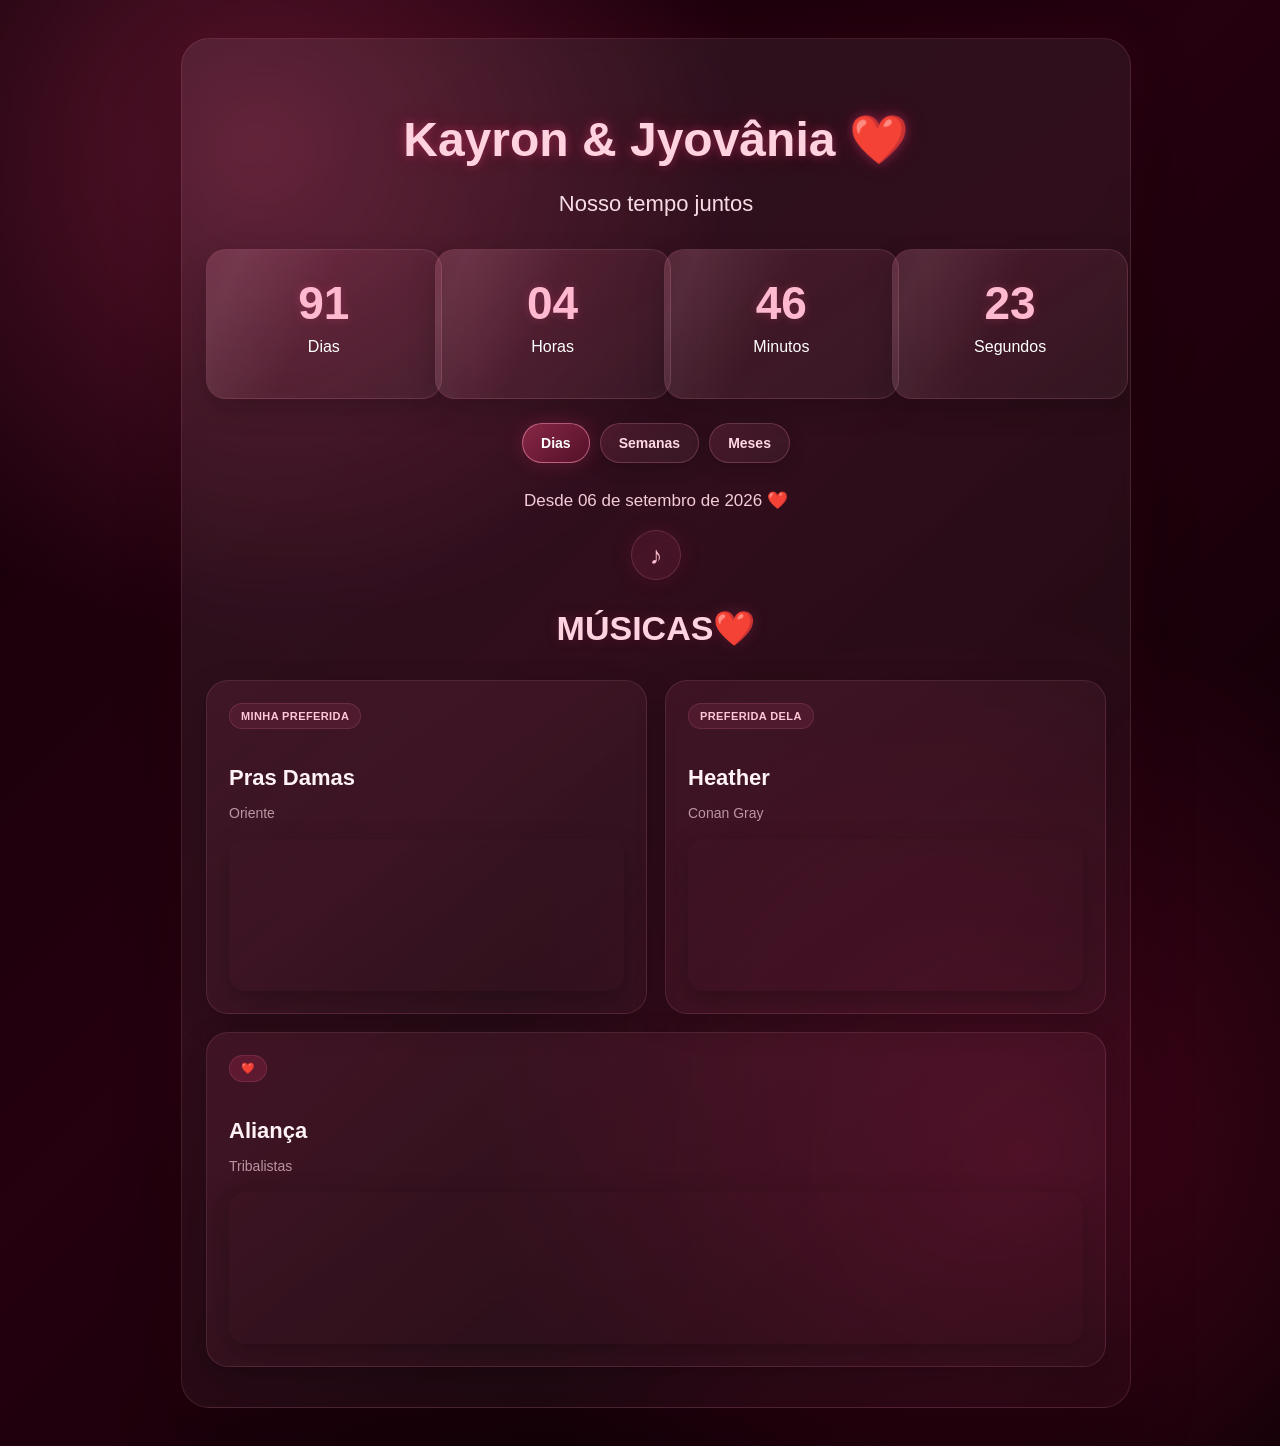
==== index.html @ 37001bbb "Add files via upload" ====
<!DOCTYPE html>
<html lang="pt-BR">
<head>
    <meta charset="UTF-8">
    <meta name="viewport" content="width=device-width, initial-scale=1.0">

    <title>Kayron & Jyovânia ❤️</title>

    <style>
        * ```css
/*
============================================
NOSSAS MÚSICAS
============================================
*/

.secao-musicas {
    width: 100%;

    /*
    Esse espaço separa bastante o contador
    da área de músicas.
    */
    margin-top: 70px;

    padding-top: 45px;

    border-top:
        1px solid
        rgba(255, 150, 185, 0.12);
}


/*
============================================
TÍTULO
============================================
*/

.titulo-musicas {
    margin-bottom: 32px;
}

.icone-musica {
    display: flex;

    justify-content: center;
    align-items: center;

    width: 48px;
    height: 48px;

    margin:
        0 auto 14px;

    border-radius:
        50%;

    font-size:
        25px;

    color:
        #ffbfd2;

    background:
        rgba(255, 80, 135, 0.10);

    border:
        1px solid
        rgba(255, 150, 185, 0.18);

    box-shadow:
        0 0 25px
        rgba(255, 40, 110, 0.10);
}

.titulo-musicas h2 {
    font-size:
        clamp(25px, 4vw, 34px);

    color:
        #ffd2df;

    margin-bottom:
        8px;

    text-shadow:
        0 0 15px
        rgba(255, 70, 130, 0.18);
}

.titulo-musicas p {
    font-size:
        14px;

    color:
        rgba(255, 225, 235, 0.70);
}


/*
============================================
LISTA
============================================
*/

.lista-musicas {
    display:
        grid;

    grid-template-columns:
        repeat(2, minmax(0, 1fr));

    gap:
        18px;

    width:
        100%;
}


/*
============================================
CARD
============================================
*/

.card-musica {
    position:
        relative;

    padding:
        22px;

    border-radius:
        22px;

    text-align:
        left;

    overflow:
        hidden;

    background:
        linear-gradient(
            145deg,
            rgba(255, 105, 150, 0.09),
            rgba(255, 255, 255, 0.025)
        );

    border:
        1px solid
        rgba(255, 160, 195, 0.13);

    box-shadow:
        0 10px 30px
        rgba(0, 0, 0, 0.22);

    transition:
        transform 0.3s ease,
        border-color 0.3s ease,
        box-shadow 0.3s ease;
}

.card-musica:hover {
    transform:
        translateY(-4px);

    border-color:
        rgba(255, 150, 185, 0.26);

    box-shadow:
        0 16px 40px
        rgba(0, 0, 0, 0.28),
        0 0 25px
        rgba(255, 40, 110, 0.07);
}


/*
A terceira música ocupa a largura inteira.
*/

.musica-extra {
    grid-column:
        1 / -1;
}


/*
============================================
ETIQUETA
============================================
*/

.tipo-musica {
    display:
        inline-block;

    margin-bottom:
        14px;

    padding:
        6px 11px;

    border-radius:
        20px;

    font-size:
        11px;

    font-weight:
        bold;

    letter-spacing:
        0.4px;

    text-transform:
        uppercase;

    color:
        #ffc7d8;

    background:
        rgba(255, 90, 145, 0.10);

    border:
        1px solid
        rgba(255, 145, 180, 0.14);
}

.tipo-musica.especial {
    color:
        #ffd7e3;

    background:
        rgba(255, 55, 120, 0.16);
}


/*
============================================
NOME DA MÚSICA
============================================
*/

.card-musica h3 {
    font-size:
        22px;

    color:
        #fff2f6;

    margin-bottom:
        4px;
}

.artista {
    font-size:
        14px;

    color:
        rgba(255, 220, 230, 0.65);

    margin-bottom:
        18px;
}


/*
============================================
SPOTIFY
============================================
*/

.spotify-player {
    width:
        100%;

    border-radius:
        16px;

    overflow:
        hidden;

    box-shadow:
        0 8px 25px
        rgba(0, 0, 0, 0.25);
}

.spotify-player iframe {
    display:
        block;

    width:
        100%;
}


/*
============================================
CELULAR
============================================
*/

@media (max-width: 600px) {

    .secao-musicas {
        margin-top:
            55px;

        padding-top:
            38px;
    }

    .lista-musicas {
        grid-template-columns:
            1fr;

        gap:
            14px;
    }

    .musica-extra {
        grid-column:
            auto;
    }

    .card-musica {
        padding:
            16px;

        border-radius:
            18px;
    }

    .card-musica h3 {
        font-size:
            20px;
    }

    .titulo-musicas {
        margin-bottom:
            25px;
    }

    .titulo-musicas p {
        font-size:
            13px;

        padding:
            0 10px;
    }

}
         {
            margin: 0;
            padding: 0;
            box-sizing: border-box;
        }

        html,
        body {
            width: 100%;
            min-height: 100%;
        }

        body {
            min-height: 100vh;

            display: flex;
            justify-content: center;
            align-items: center;

            padding: 30px 16px;

            font-family: Arial, Helvetica, sans-serif;

            color: white;
            text-align: center;

            background:
                radial-gradient(
                    circle at 20% 10%,
                    rgba(255, 70, 130, 0.28),
                    transparent 30%
                ),
                radial-gradient(
                    circle at 80% 80%,
                    rgba(255, 20, 100, 0.20),
                    transparent 35%
                ),
                linear-gradient(
                    135deg,
                    #120008,
                    #25000f 45%,
                    #090003 100%
                );

            overflow-x: hidden;

            position: relative;
        }

        /*
        ============================================
        FUNDO COM CORAÇÕES
        ============================================
        */

        .coracoes {
            position: fixed;

            inset: 0;

            width: 100%;
            height: 100%;

            pointer-events: none;

            overflow: hidden;

            z-index: 0;
        }

        .coracao {
            position: absolute;

            bottom: -60px;

            color: rgba(255, 130, 170, 0.55);

            font-size: 22px;

            filter:
                drop-shadow(
                    0 0 8px
                    rgba(255, 80, 140, 0.35)
                );

            animation:
                subirCoracao linear infinite;

            user-select: none;
        }

        @keyframes subirCoracao {

            0% {
                transform:
                    translateY(0)
                    translateX(0)
                    rotate(0deg)
                    scale(0.8);

                opacity: 0;
            }

            10% {
                opacity: 0.65;
            }

            50% {
                transform:
                    translateY(-50vh)
                    translateX(18px)
                    rotate(10deg)
                    scale(1);
            }

            90% {
                opacity: 0.45;
            }

            100% {
                transform:
                    translateY(-115vh)
                    translateX(-18px)
                    rotate(-10deg)
                    scale(1.15);

                opacity: 0;
            }
        }


        /*
        ============================================
        CONTEÚDO
        ============================================
        */

        .container {
            position: relative;

            z-index: 2;

            width: 100%;
            max-width: 900px;

            margin: 0 auto;

            padding: 40px 24px;

            border-radius: 28px;

            background:
                linear-gradient(
                    145deg,
                    rgba(255, 255, 255, 0.075),
                    rgba(255, 255, 255, 0.025)
                );

            border:
                1px solid
                rgba(255, 150, 185, 0.14);

            backdrop-filter: blur(10px);

            box-shadow:
                0 25px 60px
                rgba(0, 0, 0, 0.38),
                0 0 45px
                rgba(255, 30, 100, 0.08);
        }

        h1 {
            font-size:
                clamp(30px, 6vw, 48px);

            margin-bottom: 10px;

            color: #ffd2df;

            line-height: 1.2;

            text-shadow:
                0 0 10px
                rgba(255, 70, 130, 0.35),
                0 0 25px
                rgba(255, 30, 100, 0.18);
        }

        .subtitulo {
            font-size:
                clamp(17px, 3vw, 22px);

            margin-bottom: 32px;

            color: #f7dce5;
        }


        /*
        ============================================
        CONTADOR
        ============================================
        */

        .contador {
            width: 100%;

            display: grid;

            grid-template-columns:
                repeat(4, minmax(0, 1fr));

            gap: 15px;
        }

        .caixa {
            position: relative;

            width: 100%;

            min-width: 0;

            padding: 26px 10px;

            border-radius: 20px;

            background:
                linear-gradient(
                    145deg,
                    rgba(255, 105, 150, 0.12),
                    rgba(255, 255, 255, 0.04)
                );

            border:
                1px solid
                rgba(255, 170, 200, 0.15);

            box-shadow:
                0 10px 28px
                rgba(0, 0, 0, 0.20),
                inset 0 0 20px
                rgba(255, 255, 255, 0.025);

            overflow: hidden;

            transition:
                transform 0.3s ease,
                box-shadow 0.3s ease,
                border-color 0.3s ease;
        }

        .caixa::before {
            content: "";

            position: absolute;

            top: -40%;
            left: -40%;

            width: 80%;
            height: 180%;

            background:
                linear-gradient(
                    90deg,
                    transparent,
                    rgba(255, 255, 255, 0.08),
                    transparent
                );

            transform: rotate(25deg);

            animation:
                brilho 6s ease-in-out infinite;
        }

        @keyframes brilho {

            0%,
            100% {
                transform:
                    translateX(-120%)
                    rotate(25deg);
            }

            50% {
                transform:
                    translateX(260%)
                    rotate(25deg);
            }
        }

        .caixa:hover {
            transform:
                translateY(-4px);

            border-color:
                rgba(255, 140, 180, 0.3);

            box-shadow:
                0 16px 38px
                rgba(0, 0, 0, 0.26),
                0 0 24px
                rgba(255, 40, 110, 0.10);
        }

        .numero {
            position: relative;

            z-index: 1;

            display: block;

            font-size:
                clamp(31px, 5vw, 46px);

            font-weight: bold;

            color: #ffbad0;

            text-shadow:
                0 0 10px
                rgba(255, 80, 140, 0.25);
        }

        .texto {
            position: relative;

            z-index: 1;

            margin-top: 8px;

            font-size:
                clamp(13px, 2vw, 16px);

            color: #ffffff;
        }


        /*
        ============================================
        BOTÕES DO CONTADOR
        ============================================
        */

        .botoes-contador {
            margin-top: 24px;

            display: flex;
            justify-content: center;
            align-items: center;

            gap: 10px;

            flex-wrap: wrap;
        }

        .botao-tempo {
            border: 1px solid rgba(255, 155, 190, 0.22);

            outline: none;

            padding: 11px 18px;

            border-radius: 30px;

            cursor: pointer;

            font-size: 14px;
            font-weight: bold;

            color: #ffd9e4;

            background:
                linear-gradient(
                    145deg,
                    rgba(255, 105, 150, 0.13),
                    rgba(255, 255, 255, 0.04)
                );

            box-shadow:
                0 5px 18px
                rgba(0, 0, 0, 0.20);

            transition:
                transform 0.25s ease,
                background 0.25s ease,
                box-shadow 0.25s ease,
                border-color 0.25s ease;
        }

        .botao-tempo:hover {
            transform:
                translateY(-2px);

            border-color:
                rgba(255, 145, 180, 0.45);

            background:
                linear-gradient(
                    145deg,
                    rgba(255, 105, 150, 0.22),
                    rgba(255, 255, 255, 0.06)
                );

            box-shadow:
                0 8px 22px
                rgba(255, 40, 110, 0.12);
        }

        .botao-tempo.ativo {
            color: white;

            border-color:
                rgba(255, 150, 185, 0.55);

            background:
                linear-gradient(
                    145deg,
                    rgba(255, 75, 130, 0.40),
                    rgba(180, 20, 70, 0.25)
                );

            box-shadow:
                0 0 20px
                rgba(255, 50, 115, 0.18);
        }


        .desde {
            margin-top: 25px;

            font-size:
                clamp(14px, 2.5vw, 17px);

            color: #f5cbd8;

            line-height: 1.5;
        }


        /*
        ============================================
        TABLET
        ============================================
        */

        @media (max-width: 768px) {

            body {
                align-items: flex-start;

                padding-top: 45px;
            }

            .container {
                max-width: 600px;

                padding: 30px 16px;
            }

            .contador {
                grid-template-columns:
                    repeat(2, 1fr);

                gap: 12px;
            }

            .caixa {
                padding:
                    24px 10px;
            }

        }


        /*
        ============================================
        CELULAR
        ============================================
        */

        @media (max-width: 480px) {

            body {
                padding:
                    28px 12px
                    22px;
            }

            .container {
                padding:
                    28px 12px;

                border-radius:
                    22px;
            }

            h1 {
                font-size:
                    30px;

                padding:
                    0 5px;
            }

            .subtitulo {
                font-size:
                    17px;

                margin-top:
                    5px;

                margin-bottom:
                    25px;
            }

            .contador {
                grid-template-columns:
                    repeat(2, minmax(0, 1fr));

                gap:
                    10px;
            }

            .caixa {
                padding:
                    21px 6px;

                border-radius:
                    16px;
            }

            .numero {
                font-size:
                    34px;
            }

            .texto {
                font-size:
                    13px;
            }

            .botoes-contador {
                gap: 8px;

                margin-top: 20px;
            }

            .botao-tempo {
                padding:
                    10px 13px;

                font-size:
                    12px;
            }

            .desde {
                margin-top:
                    22px;

                padding:
                    0 10px;

                font-size:
                    14px;
            }

            .coracao {
                font-size:
                    18px;
            }

        }


        /*
        ============================================
        CELULARES MUITO PEQUENOS
        ============================================
        */

        @media (max-width: 340px) {

            .contador {
                grid-template-columns:
                    1fr;
            }

            .caixa {
                max-width:
                    220px;

                margin:
                    0 auto;
            }

        }
    </style>
</head>

<body>

    <div
        class="coracoes"
        id="coracoes"
    ></div>


    <main class="container">

        <h1>
            Kayron & Jyovânia ❤️
        </h1>

        <p class="subtitulo">
            Nosso tempo juntos
        </p>


        <section class="contador">

            <div class="caixa">

                <span
                    class="numero"
                    id="valor1"
                >
                    0
                </span>

                <p
                    class="texto"
                    id="texto1"
                >
                    Dias
                </p>

            </div>


            <div class="caixa">

                <span
                    class="numero"
                    id="valor2"
                >
                    00
                </span>

                <p
                    class="texto"
                    id="texto2"
                >
                    Horas
                </p>

            </div>


            <div class="caixa">

                <span
                    class="numero"
                    id="valor3"
                >
                    00
                </span>

                <p
                    class="texto"
                    id="texto3"
                >
                    Minutos
                </p>

            </div>


            <div class="caixa">

                <span
                    class="numero"
                    id="valor4"
                >
                    00
                </span>

                <p
                    class="texto"
                    id="texto4"
                >
                    Segundos
                </p>

            </div>

        </section>


        <div class="botoes-contador">

            <button
                class="botao-tempo ativo"
                id="botaoNormal"
                type="button"
            >
                Dias
            </button>

            <button
                class="botao-tempo"
                id="botaoSemanas"
                type="button"
            >
                Semanas
            </button>

            <button
                class="botao-tempo"
                id="botaoMeses"
                type="button"
            >
                Meses
            </button>

        </div>


        <p class="desde">
            Desde 06 de setembro de 2026 ❤️
        </p>
<!-- ============================================
     NOSSAS MÚSICAS
============================================= -->

<section class="secao-musicas">

    <div class="titulo-musicas">

        <span class="icone-musica">
            ♪
        </span>

        <h2>
            MÚSICAS❤️
        </h2>

        <p>
          
        </p>

    </div>


    <div class="lista-musicas">


        <!-- MINHA MÚSICA -->

        <article class="card-musica">

            <div class="tipo-musica">
                Minha preferida
            </div>

            <h3>
                Pras Damas
            </h3>

            <p class="artista">
                Oriente
            </p>

            <div class="spotify-player">

                <iframe
                    style="border-radius: 16px;"
                    src="https://open.spotify.com/embed/track/274REus0NhGTKYA09jvvbW?utm_source=generator"
                    width="100%"
                    height="152"
                    frameborder="0"
                    allowfullscreen=""
                    allow="
                        autoplay;
                        clipboard-write;
                        encrypted-media;
                        fullscreen;
                        picture-in-picture
                    "
                    loading="lazy">
                </iframe>

            </div>

        </article>



        <!-- MÚSICA DELA -->

        <article class="card-musica">

            <div class="tipo-musica">
                Preferida dela
            </div>

            <h3>
                Heather
            </h3>

            <p class="artista">
                Conan Gray
            </p>

            <div class="spotify-player">

                <iframe
                    style="border-radius: 16px;"
                    src="https://open.spotify.com/embed/track/4xqrdfXkTW4T0RauPLv3WA?utm_source=generator"
                    width="100%"
                    height="152"
                    frameborder="0"
                    allowfullscreen=""
                    allow="
                        autoplay;
                        clipboard-write;
                        encrypted-media;
                        fullscreen;
                        picture-in-picture
                    "
                    loading="lazy">
                </iframe>

            </div>

        </article>



        <!-- MÚSICA EXTRA -->

        <article class="card-musica musica-extra">

            <div class="tipo-musica especial">
                ❤️
            </div>

            <h3>
                Aliança
            </h3>

            <p class="artista">
                Tribalistas
            </p>

            <div class="spotify-player">

                <iframe
                    style="border-radius: 16px;"
                    src="https://open.spotify.com/embed/track/1DLKuppSYytOuxhtI6KBGu?utm_source=generator"
                    width="100%"
                    height="152"
                    frameborder="0"
                    allowfullscreen=""
                    allow="
                        autoplay;
                        clipboard-write;
                        encrypted-media;
                        fullscreen;
                        picture-in-picture
                    "
                    loading="lazy">
                </iframe>

            </div>

        </article>


    </div>

</section>

    </main>


    <script>

        document.addEventListener(
            "DOMContentLoaded",
            function () {

                /*
                ========================================
                ELEMENTOS DO CONTADOR
                ========================================
                */

                const valor1 =
                    document.getElementById("valor1");

                const valor2 =
                    document.getElementById("valor2");

                const valor3 =
                    document.getElementById("valor3");

                const valor4 =
                    document.getElementById("valor4");


                const texto1 =
                    document.getElementById("texto1");

                const texto2 =
                    document.getElementById("texto2");

                const texto3 =
                    document.getElementById("texto3");

                const texto4 =
                    document.getElementById("texto4");


                /*
                ========================================
                BOTÕES
                ========================================
                */

                const botaoNormal =
                    document.getElementById(
                        "botaoNormal"
                    );

                const botaoSemanas =
                    document.getElementById(
                        "botaoSemanas"
                    );

                const botaoMeses =
                    document.getElementById(
                        "botaoMeses"
                    );


                /*
                ========================================
                DATA INICIAL
                ========================================
                */

                const dataInicial =
                    new Date(
                        2026,
                        8,
                        6,
                        0,
                        0,
                        0
                    );


                /*
                ========================================
                MODO ATUAL
                ========================================
                */

                let modoAtual =
                    "dias";


                /*
                ========================================
                ALTERAR BOTÃO ATIVO
                ========================================
                */

                function atualizarBotaoAtivo() {

                    botaoNormal
                        .classList
                        .remove("ativo");

                    botaoSemanas
                        .classList
                        .remove("ativo");

                    botaoMeses
                        .classList
                        .remove("ativo");


                    if (modoAtual === "dias") {

                        botaoNormal
                            .classList
                            .add("ativo");

                    }


                    if (modoAtual === "semanas") {

                        botaoSemanas
                            .classList
                            .add("ativo");

                    }


                    if (modoAtual === "meses") {

                        botaoMeses
                            .classList
                            .add("ativo");

                    }

                }


                /*
                ========================================
                CALCULAR TEMPO
                ========================================
                */

                function obterTempo() {

                    const agora =
                        new Date();


                    const diferenca =
                        agora.getTime()
                        -
                        dataInicial.getTime();


                    if (diferenca < 0) {

                        return {
                            dias: 0,
                            horas: 0,
                            minutos: 0,
                            segundos: 0
                        };

                    }


                    const totalSegundos =
                        Math.floor(
                            diferenca / 1000
                        );


                    const dias =
                        Math.floor(
                            totalSegundos
                            / 86400
                        );


                    const horas =
                        Math.floor(
                            (
                                totalSegundos
                                % 86400
                            )
                            / 3600
                        );


                    const minutos =
                        Math.floor(
                            (
                                totalSegundos
                                % 3600
                            )
                            / 60
                        );


                    const segundos =
                        totalSegundos
                        % 60;


                    return {
                        dias,
                        horas,
                        minutos,
                        segundos
                    };

                }


                /*
                ========================================
                ATUALIZAR CONTADOR
                ========================================
                */

                function atualizarContador() {

                    const tempo =
                        obterTempo();


                    /*
                    ------------------------------------
                    MODO NORMAL
                    ------------------------------------
                    */

                    if (modoAtual === "dias") {

                        valor1.textContent =
                            tempo.dias;

                        texto1.textContent =
                            tempo.dias === 1
                                ? "Dia"
                                : "Dias";


                        valor2.textContent =
                            String(
                                tempo.horas
                            )
                            .padStart(
                                2,
                                "0"
                            );

                        texto2.textContent =
                            tempo.horas === 1
                                ? "Hora"
                                : "Horas";


                        valor3.textContent =
                            String(
                                tempo.minutos
                            )
                            .padStart(
                                2,
                                "0"
                            );

                        texto3.textContent =
                            tempo.minutos === 1
                                ? "Minuto"
                                : "Minutos";


                        valor4.textContent =
                            String(
                                tempo.segundos
                            )
                            .padStart(
                                2,
                                "0"
                            );

                        texto4.textContent =
                            tempo.segundos === 1
                                ? "Segundo"
                                : "Segundos";

                    }


                    /*
                    ------------------------------------
                    MODO SEMANAS
                    ------------------------------------
                    */

                    if (modoAtual === "semanas") {

                        const semanas =
                            Math.floor(
                                tempo.dias / 7
                            );


                        const diasRestantes =
                            tempo.dias % 7;


                        valor1.textContent =
                            semanas;

                        texto1.textContent =
                            semanas === 1
                                ? "Semana"
                                : "Semanas";


                        valor2.textContent =
                            diasRestantes;

                        texto2.textContent =
                            diasRestantes === 1
                                ? "Dia"
                                : "Dias";


                        valor3.textContent =
                            String(
                                tempo.horas
                            )
                            .padStart(
                                2,
                                "0"
                            );

                        texto3.textContent =
                            tempo.horas === 1
                                ? "Hora"
                                : "Horas";


                        valor4.textContent =
                            String(
                                tempo.minutos
                            )
                            .padStart(
                                2,
                                "0"
                            );

                        texto4.textContent =
                            tempo.minutos === 1
                                ? "Minuto"
                                : "Minutos";

                    }


                    /*
                    ------------------------------------
                    MODO MESES
                    1 MÊS = 30 DIAS
                    ------------------------------------
                    */

                    if (modoAtual === "meses") {

                        const meses =
                            Math.floor(
                                tempo.dias / 30
                            );


                        const diasRestantes =
                            tempo.dias % 30;


                        valor1.textContent =
                            meses;

                        texto1.textContent =
                            meses === 1
                                ? "Mês"
                                : "Meses";


                        valor2.textContent =
                            diasRestantes;

                        texto2.textContent =
                            diasRestantes === 1
                                ? "Dia"
                                : "Dias";


                        valor3.textContent =
                            String(
                                tempo.horas
                            )
                            .padStart(
                                2,
                                "0"
                            );

                        texto3.textContent =
                            tempo.horas === 1
                                ? "Hora"
                                : "Horas";


                        valor4.textContent =
                            String(
                                tempo.minutos
                            )
                            .padStart(
                                2,
                                "0"
                            );

                        texto4.textContent =
                            tempo.minutos === 1
                                ? "Minuto"
                                : "Minutos";

                    }

                }


                /*
                ========================================
                CLIQUE EM DIAS
                ========================================
                */

                botaoNormal.addEventListener(
                    "click",
                    function () {

                        modoAtual =
                            "dias";

                        atualizarBotaoAtivo();

                        atualizarContador();

                    }
                );


                /*
                ========================================
                CLIQUE EM SEMANAS
                ========================================
                */

                botaoSemanas.addEventListener(
                    "click",
                    function () {

                        modoAtual =
                            "semanas";

                        atualizarBotaoAtivo();

                        atualizarContador();

                    }
                );


                /*
                ========================================
                CLIQUE EM MESES
                ========================================
                */

                botaoMeses.addEventListener(
                    "click",
                    function () {

                        const tempo =
                            obterTempo();


                        /*
                        Só funciona quando completar
                        pelo menos 30 dias.
                        */

                        if (tempo.dias < 30) {

                            return;

                        }


                        modoAtual =
                            "meses";

                        atualizarBotaoAtivo();

                        atualizarContador();

                    }
                );


                /*
                ========================================
                INICIAR CONTADOR
                ========================================
                */

                atualizarContador();


                setInterval(
                    atualizarContador,
                    1000
                );


                /*
                ========================================
                CORAÇÕES ANIMADOS
                ========================================
                */

                const areaCoracoes =
                    document.getElementById(
                        "coracoes"
                    );


                const quantidadeCoracoes =
                    window.innerWidth <= 480
                    ? 18
                    : 30;


                for (
                    let i = 0;
                    i < quantidadeCoracoes;
                    i++
                ) {

                    const coracao =
                        document.createElement(
                            "span"
                        );


                    coracao.classList.add(
                        "coracao"
                    );


                    coracao.innerHTML =
                        "♥";


                    coracao.style.left =
                        Math.random()
                        * 100
                        + "%";


                    coracao.style.fontSize =
                        (
                            Math.random()
                            * 18
                            + 12
                        )
                        + "px";


                    coracao.style.animationDuration =
                        (
                            Math.random()
                            * 10
                            + 12
                        )
                        + "s";


                    coracao.style.animationDelay =
                        (
                            Math.random()
                            * -18
                        )
                        + "s";


                    coracao.style.opacity =
                        Math.random()
                        * 0.45
                        + 0.2;


                    areaCoracoes.appendChild(
                        coracao
                    );

                }

            }
        );

    </script>

</body>
</html>
```
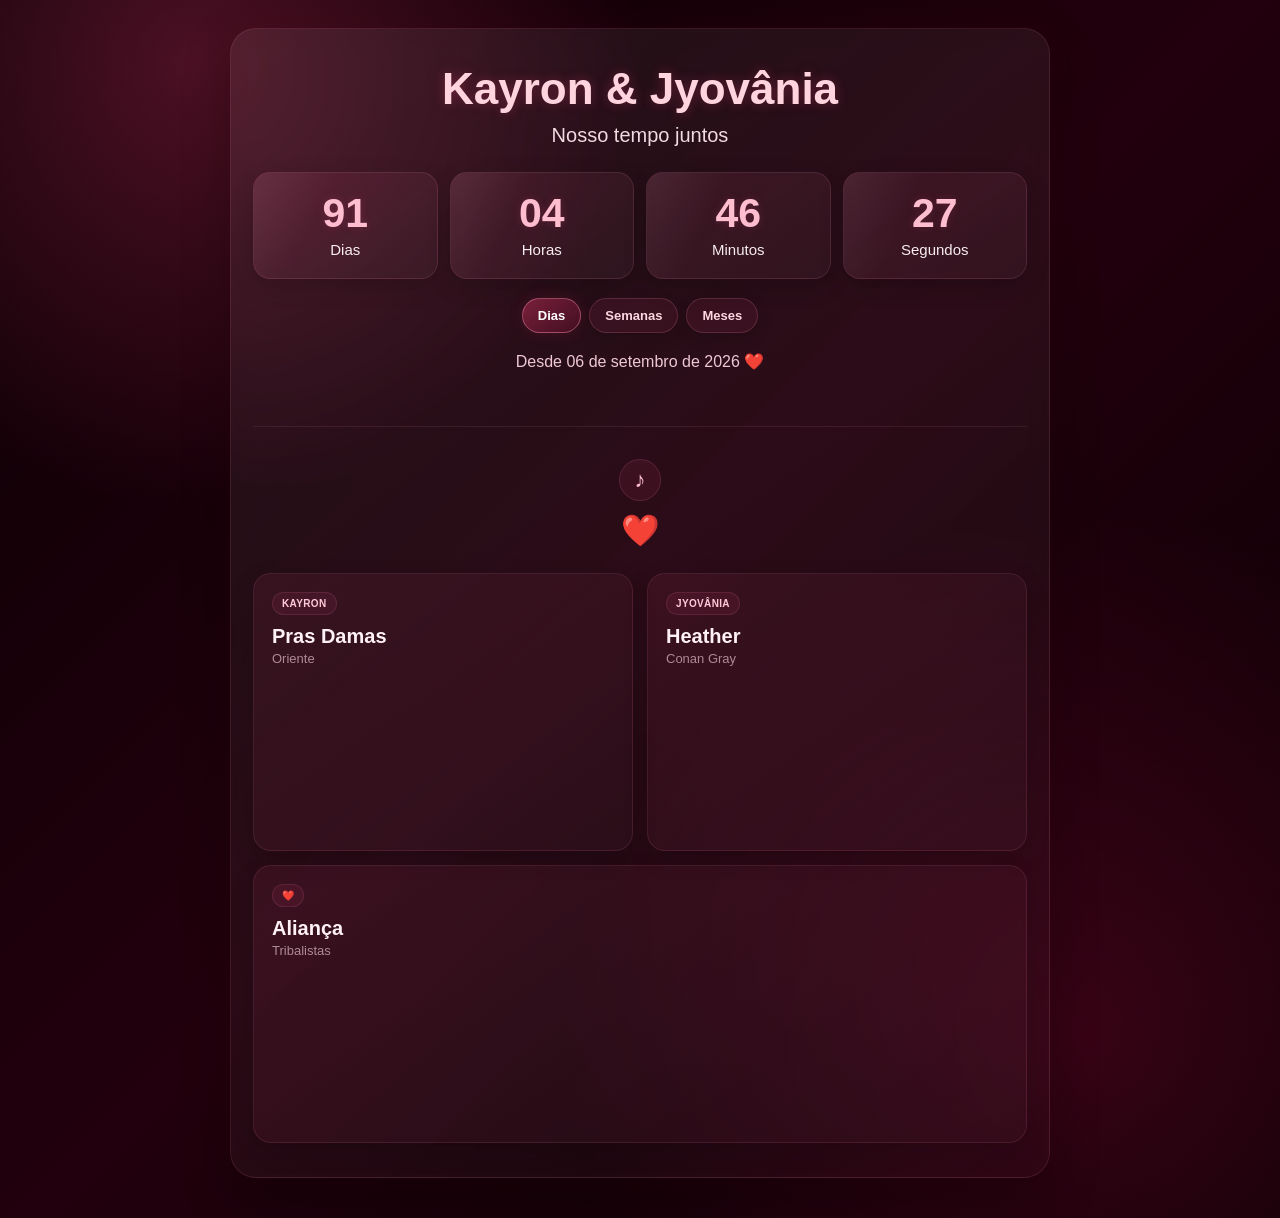
==== commit 532a7928: "Add files via upload" ====
--- a/index.html
+++ b/index.html
@@ -4,356 +4,10 @@
     <meta charset="UTF-8">
     <meta name="viewport" content="width=device-width, initial-scale=1.0">
 
-    <title>Kayron & Jyovânia ❤️</title>
+    <title>Kayron & Jyovânia </title>
 
     <style>
-        * ```css
-/*
-============================================
-NOSSAS MÚSICAS
-============================================
-*/
-
-.secao-musicas {
-    width: 100%;
-
-    /*
-    Esse espaço separa bastante o contador
-    da área de músicas.
-    */
-    margin-top: 70px;
-
-    padding-top: 45px;
-
-    border-top:
-        1px solid
-        rgba(255, 150, 185, 0.12);
-}
-
-
-/*
-============================================
-TÍTULO
-============================================
-*/
-
-.titulo-musicas {
-    margin-bottom: 32px;
-}
-
-.icone-musica {
-    display: flex;
-
-    justify-content: center;
-    align-items: center;
-
-    width: 48px;
-    height: 48px;
-
-    margin:
-        0 auto 14px;
-
-    border-radius:
-        50%;
-
-    font-size:
-        25px;
-
-    color:
-        #ffbfd2;
-
-    background:
-        rgba(255, 80, 135, 0.10);
-
-    border:
-        1px solid
-        rgba(255, 150, 185, 0.18);
-
-    box-shadow:
-        0 0 25px
-        rgba(255, 40, 110, 0.10);
-}
-
-.titulo-musicas h2 {
-    font-size:
-        clamp(25px, 4vw, 34px);
-
-    color:
-        #ffd2df;
-
-    margin-bottom:
-        8px;
-
-    text-shadow:
-        0 0 15px
-        rgba(255, 70, 130, 0.18);
-}
-
-.titulo-musicas p {
-    font-size:
-        14px;
-
-    color:
-        rgba(255, 225, 235, 0.70);
-}
-
-
-/*
-============================================
-LISTA
-============================================
-*/
-
-.lista-musicas {
-    display:
-        grid;
-
-    grid-template-columns:
-        repeat(2, minmax(0, 1fr));
-
-    gap:
-        18px;
-
-    width:
-        100%;
-}
-
-
-/*
-============================================
-CARD
-============================================
-*/
-
-.card-musica {
-    position:
-        relative;
-
-    padding:
-        22px;
-
-    border-radius:
-        22px;
-
-    text-align:
-        left;
-
-    overflow:
-        hidden;
-
-    background:
-        linear-gradient(
-            145deg,
-            rgba(255, 105, 150, 0.09),
-            rgba(255, 255, 255, 0.025)
-        );
-
-    border:
-        1px solid
-        rgba(255, 160, 195, 0.13);
-
-    box-shadow:
-        0 10px 30px
-        rgba(0, 0, 0, 0.22);
-
-    transition:
-        transform 0.3s ease,
-        border-color 0.3s ease,
-        box-shadow 0.3s ease;
-}
-
-.card-musica:hover {
-    transform:
-        translateY(-4px);
-
-    border-color:
-        rgba(255, 150, 185, 0.26);
-
-    box-shadow:
-        0 16px 40px
-        rgba(0, 0, 0, 0.28),
-        0 0 25px
-        rgba(255, 40, 110, 0.07);
-}
-
-
-/*
-A terceira música ocupa a largura inteira.
-*/
-
-.musica-extra {
-    grid-column:
-        1 / -1;
-}
-
-
-/*
-============================================
-ETIQUETA
-============================================
-*/
-
-.tipo-musica {
-    display:
-        inline-block;
-
-    margin-bottom:
-        14px;
-
-    padding:
-        6px 11px;
-
-    border-radius:
-        20px;
-
-    font-size:
-        11px;
-
-    font-weight:
-        bold;
-
-    letter-spacing:
-        0.4px;
-
-    text-transform:
-        uppercase;
-
-    color:
-        #ffc7d8;
-
-    background:
-        rgba(255, 90, 145, 0.10);
-
-    border:
-        1px solid
-        rgba(255, 145, 180, 0.14);
-}
-
-.tipo-musica.especial {
-    color:
-        #ffd7e3;
-
-    background:
-        rgba(255, 55, 120, 0.16);
-}
-
-
-/*
-============================================
-NOME DA MÚSICA
-============================================
-*/
-
-.card-musica h3 {
-    font-size:
-        22px;
-
-    color:
-        #fff2f6;
-
-    margin-bottom:
-        4px;
-}
-
-.artista {
-    font-size:
-        14px;
-
-    color:
-        rgba(255, 220, 230, 0.65);
-
-    margin-bottom:
-        18px;
-}
-
-
-/*
-============================================
-SPOTIFY
-============================================
-*/
-
-.spotify-player {
-    width:
-        100%;
-
-    border-radius:
-        16px;
-
-    overflow:
-        hidden;
-
-    box-shadow:
-        0 8px 25px
-        rgba(0, 0, 0, 0.25);
-}
-
-.spotify-player iframe {
-    display:
-        block;
-
-    width:
-        100%;
-}
-
-
-/*
-============================================
-CELULAR
-============================================
-*/
-
-@media (max-width: 600px) {
-
-    .secao-musicas {
-        margin-top:
-            55px;
-
-        padding-top:
-            38px;
-    }
-
-    .lista-musicas {
-        grid-template-columns:
-            1fr;
-
-        gap:
-            14px;
-    }
-
-    .musica-extra {
-        grid-column:
-            auto;
-    }
-
-    .card-musica {
-        padding:
-            16px;
-
-        border-radius:
-            18px;
-    }
-
-    .card-musica h3 {
-        font-size:
-            20px;
-    }
-
-    .titulo-musicas {
-        margin-bottom:
-            25px;
-    }
-
-    .titulo-musicas p {
-        font-size:
-            13px;
-
-        padding:
-            0 10px;
-    }
-
-}
-         {
+        * {
             margin: 0;
             padding: 0;
             box-sizing: border-box;
@@ -370,9 +24,9 @@
 
             display: flex;
             justify-content: center;
-            align-items: center;
-
-            padding: 30px 16px;
+            align-items: flex-start;
+
+            padding: 28px 14px 40px;
 
             font-family: Arial, Helvetica, sans-serif;
 
@@ -381,20 +35,20 @@
 
             background:
                 radial-gradient(
-                    circle at 20% 10%,
-                    rgba(255, 70, 130, 0.28),
-                    transparent 30%
+                    circle at 15% 5%,
+                    rgba(255, 65, 125, 0.25),
+                    transparent 28%
                 ),
                 radial-gradient(
-                    circle at 80% 80%,
-                    rgba(255, 20, 100, 0.20),
+                    circle at 85% 85%,
+                    rgba(255, 20, 100, 0.16),
                     transparent 35%
                 ),
                 linear-gradient(
                     135deg,
-                    #120008,
-                    #25000f 45%,
-                    #090003 100%
+                    #0b0004,
+                    #22000d 50%,
+                    #090003
                 );
 
             overflow-x: hidden;
@@ -404,20 +58,18 @@
 
         /*
         ============================================
-        FUNDO COM CORAÇÕES
+        CORAÇÕES DE FUNDO
         ============================================
         */
 
         .coracoes {
             position: fixed;
-
             inset: 0;
 
             width: 100%;
             height: 100%;
 
             pointer-events: none;
-
             overflow: hidden;
 
             z-index: 0;
@@ -428,14 +80,12 @@
 
             bottom: -60px;
 
-            color: rgba(255, 130, 170, 0.55);
-
-            font-size: 22px;
+            color: rgba(255, 125, 165, 0.48);
 
             filter:
                 drop-shadow(
-                    0 0 8px
-                    rgba(255, 80, 140, 0.35)
+                    0 0 7px
+                    rgba(255, 70, 130, 0.25)
                 );
 
             animation:
@@ -450,34 +100,27 @@
                 transform:
                     translateY(0)
                     translateX(0)
-                    rotate(0deg)
                     scale(0.8);
 
                 opacity: 0;
             }
 
             10% {
-                opacity: 0.65;
+                opacity: 0.6;
             }
 
             50% {
                 transform:
                     translateY(-50vh)
-                    translateX(18px)
-                    rotate(10deg)
+                    translateX(14px)
                     scale(1);
-            }
-
-            90% {
-                opacity: 0.45;
             }
 
             100% {
                 transform:
                     translateY(-115vh)
-                    translateX(-18px)
-                    rotate(-10deg)
-                    scale(1.15);
+                    translateX(-12px)
+                    scale(1.1);
 
                 opacity: 0;
             }
@@ -486,68 +129,63 @@
 
         /*
         ============================================
-        CONTEÚDO
+        CONTAINER PRINCIPAL
         ============================================
         */
 
         .container {
             position: relative;
-
             z-index: 2;
 
             width: 100%;
-            max-width: 900px;
+            max-width: 820px;
 
             margin: 0 auto;
 
-            padding: 40px 24px;
-
-            border-radius: 28px;
+            padding: 34px 22px;
+
+            border-radius: 26px;
 
             background:
                 linear-gradient(
                     145deg,
-                    rgba(255, 255, 255, 0.075),
-                    rgba(255, 255, 255, 0.025)
+                    rgba(255, 255, 255, 0.07),
+                    rgba(255, 255, 255, 0.02)
                 );
 
             border:
                 1px solid
-                rgba(255, 150, 185, 0.14);
+                rgba(255, 145, 180, 0.12);
 
             backdrop-filter: blur(10px);
 
             box-shadow:
-                0 25px 60px
-                rgba(0, 0, 0, 0.38),
-                0 0 45px
-                rgba(255, 30, 100, 0.08);
+                0 20px 45px
+                rgba(0, 0, 0, 0.34),
+                0 0 35px
+                rgba(255, 20, 90, 0.05);
         }
 
         h1 {
-            font-size:
-                clamp(30px, 6vw, 48px);
-
-            margin-bottom: 10px;
-
-            color: #ffd2df;
+            font-size: clamp(29px, 5vw, 44px);
 
             line-height: 1.2;
 
+            margin-bottom: 8px;
+
+            color: #ffd4df;
+
             text-shadow:
-                0 0 10px
-                rgba(255, 70, 130, 0.35),
-                0 0 25px
-                rgba(255, 30, 100, 0.18);
+                0 0 12px
+                rgba(255, 70, 130, 0.28);
         }
 
         .subtitulo {
-            font-size:
-                clamp(17px, 3vw, 22px);
-
-            margin-bottom: 32px;
-
-            color: #f7dce5;
+            font-size: clamp(16px, 2.8vw, 20px);
+
+            margin-bottom: 25px;
+
+            color: #f3d9e1;
         }
 
 
@@ -565,7 +203,7 @@
             grid-template-columns:
                 repeat(4, minmax(0, 1fr));
 
-            gap: 15px;
+            gap: 12px;
         }
 
         .caixa {
@@ -575,33 +213,26 @@
 
             min-width: 0;
 
-            padding: 26px 10px;
-
-            border-radius: 20px;
+            padding: 20px 8px;
+
+            border-radius: 17px;
 
             background:
                 linear-gradient(
                     145deg,
-                    rgba(255, 105, 150, 0.12),
-                    rgba(255, 255, 255, 0.04)
+                    rgba(255, 95, 145, 0.105),
+                    rgba(255, 255, 255, 0.03)
                 );
 
             border:
                 1px solid
-                rgba(255, 170, 200, 0.15);
+                rgba(255, 160, 195, 0.12);
 
             box-shadow:
-                0 10px 28px
-                rgba(0, 0, 0, 0.20),
-                inset 0 0 20px
-                rgba(255, 255, 255, 0.025);
+                0 8px 22px
+                rgba(0, 0, 0, 0.18);
 
             overflow: hidden;
-
-            transition:
-                transform 0.3s ease,
-                box-shadow 0.3s ease,
-                border-color 0.3s ease;
         }
 
         .caixa::before {
@@ -609,24 +240,24 @@
 
             position: absolute;
 
-            top: -40%;
-            left: -40%;
-
-            width: 80%;
-            height: 180%;
+            top: -50%;
+            left: -45%;
+
+            width: 75%;
+            height: 190%;
 
             background:
                 linear-gradient(
                     90deg,
                     transparent,
-                    rgba(255, 255, 255, 0.08),
+                    rgba(255,255,255,0.06),
                     transparent
                 );
 
             transform: rotate(25deg);
 
             animation:
-                brilho 6s ease-in-out infinite;
+                brilho 7s ease-in-out infinite;
         }
 
         @keyframes brilho {
@@ -634,163 +265,318 @@
             0%,
             100% {
                 transform:
-                    translateX(-120%)
+                    translateX(-140%)
                     rotate(25deg);
             }
 
             50% {
                 transform:
-                    translateX(260%)
+                    translateX(300%)
                     rotate(25deg);
             }
-        }
-
-        .caixa:hover {
-            transform:
-                translateY(-4px);
-
-            border-color:
-                rgba(255, 140, 180, 0.3);
-
-            box-shadow:
-                0 16px 38px
-                rgba(0, 0, 0, 0.26),
-                0 0 24px
-                rgba(255, 40, 110, 0.10);
         }
 
         .numero {
             position: relative;
-
             z-index: 1;
 
             display: block;
 
             font-size:
-                clamp(31px, 5vw, 46px);
+                clamp(28px, 4.5vw, 41px);
 
             font-weight: bold;
 
-            color: #ffbad0;
+            line-height: 1;
+
+            color: #ffbdd0;
 
             text-shadow:
-                0 0 10px
-                rgba(255, 80, 140, 0.25);
+                0 0 8px
+                rgba(255, 80, 140, 0.18);
         }
 
         .texto {
             position: relative;
-
             z-index: 1;
 
-            margin-top: 8px;
+            margin-top: 7px;
 
             font-size:
-                clamp(13px, 2vw, 16px);
-
-            color: #ffffff;
+                clamp(12px, 1.8vw, 15px);
+
+            color: #f7edf0;
         }
 
 
         /*
         ============================================
-        BOTÕES DO CONTADOR
+        BOTÕES
         ============================================
         */
 
         .botoes-contador {
-            margin-top: 24px;
+            margin-top: 19px;
 
             display: flex;
             justify-content: center;
             align-items: center;
 
-            gap: 10px;
+            gap: 8px;
 
             flex-wrap: wrap;
         }
 
         .botao-tempo {
-            border: 1px solid rgba(255, 155, 190, 0.22);
+            border:
+                1px solid
+                rgba(255, 145, 180, 0.18);
 
             outline: none;
 
-            padding: 11px 18px;
-
-            border-radius: 30px;
+            padding:
+                9px 15px;
+
+            border-radius:
+                999px;
 
             cursor: pointer;
 
-            font-size: 14px;
+            font-size: 13px;
             font-weight: bold;
 
-            color: #ffd9e4;
+            color: #ffd7e2;
+
+            background:
+                rgba(255, 85, 135, 0.08);
+
+            box-shadow:
+                0 5px 15px
+                rgba(0, 0, 0, 0.15);
+
+            transition:
+                0.25s ease;
+        }
+
+        .botao-tempo:hover {
+            transform:
+                translateY(-2px);
+
+            background:
+                rgba(255, 90, 145, 0.15);
+        }
+
+        .botao-tempo.ativo {
+            color: white;
 
             background:
                 linear-gradient(
                     145deg,
-                    rgba(255, 105, 150, 0.13),
-                    rgba(255, 255, 255, 0.04)
+                    rgba(255, 65, 120, 0.38),
+                    rgba(155, 15, 60, 0.24)
                 );
 
+            border-color:
+                rgba(255, 150, 185, 0.4);
+
             box-shadow:
-                0 5px 18px
-                rgba(0, 0, 0, 0.20);
-
-            transition:
-                transform 0.25s ease,
-                background 0.25s ease,
-                box-shadow 0.25s ease,
-                border-color 0.25s ease;
-        }
-
-        .botao-tempo:hover {
-            transform:
-                translateY(-2px);
-
-            border-color:
-                rgba(255, 145, 180, 0.45);
+                0 0 16px
+                rgba(255, 40, 105, 0.12);
+        }
+
+        .desde {
+            margin-top: 19px;
+
+            font-size:
+                clamp(13px, 2vw, 16px);
+
+            color: #efc8d4;
+        }
+
+
+        /*
+        ============================================
+        SEÇÃO DE MÚSICAS
+        ============================================
+        */
+
+        .secao-musicas {
+            width: 100%;
+
+            margin-top: 55px;
+
+            padding-top: 32px;
+
+            border-top:
+                1px solid
+                rgba(255, 145, 180, 0.10);
+        }
+
+        .titulo-musicas {
+            margin-bottom: 24px;
+        }
+
+        .icone-musica {
+            display: flex;
+            justify-content: center;
+            align-items: center;
+
+            width: 42px;
+            height: 42px;
+
+            margin:
+                0 auto 11px;
+
+            border-radius: 50%;
+
+            font-size: 22px;
+
+            color: #ffc1d2;
+
+            background:
+                rgba(255, 70, 125, 0.09);
+
+            border:
+                1px solid
+                rgba(255, 145, 180, 0.14);
+        }
+
+        .titulo-musicas h2 {
+            font-size:
+                clamp(23px, 4vw, 31px);
+
+            color:
+                #ffd2df;
+
+            margin-bottom:
+                6px;
+        }
+
+        .titulo-musicas p {
+            font-size:
+                13px;
+
+            color:
+                rgba(255, 220, 230, 0.66);
+        }
+
+        .lista-musicas {
+            display:
+                grid;
+
+            grid-template-columns:
+                repeat(2, minmax(0, 1fr));
+
+            gap:
+                14px;
+        }
+
+        .card-musica {
+            padding:
+                18px;
+
+            border-radius:
+                18px;
+
+            text-align:
+                left;
 
             background:
                 linear-gradient(
                     145deg,
-                    rgba(255, 105, 150, 0.22),
-                    rgba(255, 255, 255, 0.06)
+                    rgba(255, 85, 135, 0.075),
+                    rgba(255,255,255,0.02)
                 );
+
+            border:
+                1px solid
+                rgba(255, 150, 185, 0.11);
 
             box-shadow:
                 0 8px 22px
-                rgba(255, 40, 110, 0.12);
-        }
-
-        .botao-tempo.ativo {
-            color: white;
-
-            border-color:
-                rgba(255, 150, 185, 0.55);
+                rgba(0,0,0,0.18);
+        }
+
+        .musica-extra {
+            grid-column:
+                1 / -1;
+        }
+
+        .tipo-musica {
+            display:
+                inline-block;
+
+            margin-bottom:
+                10px;
+
+            padding:
+                5px 9px;
+
+            border-radius:
+                999px;
+
+            font-size:
+                10px;
+
+            font-weight:
+                bold;
+
+            text-transform:
+                uppercase;
+
+            letter-spacing:
+                0.35px;
+
+            color:
+                #ffc9d8;
 
             background:
-                linear-gradient(
-                    145deg,
-                    rgba(255, 75, 130, 0.40),
-                    rgba(180, 20, 70, 0.25)
-                );
-
-            box-shadow:
-                0 0 20px
-                rgba(255, 50, 115, 0.18);
-        }
-
-
-        .desde {
-            margin-top: 25px;
-
+                rgba(255, 85, 135, 0.08);
+
+            border:
+                1px solid
+                rgba(255, 140, 180, 0.12);
+        }
+
+        .card-musica h3 {
             font-size:
-                clamp(14px, 2.5vw, 17px);
-
-            color: #f5cbd8;
-
-            line-height: 1.5;
+                20px;
+
+            margin-bottom:
+                3px;
+
+            color:
+                #fff1f5;
+        }
+
+        .artista {
+            margin-bottom:
+                14px;
+
+            font-size:
+                13px;
+
+            color:
+                rgba(255, 220, 230, 0.60);
+        }
+
+        .spotify-player {
+            width:
+                100%;
+
+            border-radius:
+                14px;
+
+            overflow:
+                hidden;
+        }
+
+        .spotify-player iframe {
+            display:
+                block;
+
+            width:
+                100%;
         }
 
 
@@ -800,30 +586,36 @@
         ============================================
         */
 
-        @media (max-width: 768px) {
-
-            body {
-                align-items: flex-start;
-
-                padding-top: 45px;
-            }
+        @media (max-width: 700px) {
 
             .container {
-                max-width: 600px;
-
-                padding: 30px 16px;
+                max-width: 560px;
+
+                padding:
+                    28px 16px;
             }
 
             .contador {
                 grid-template-columns:
-                    repeat(2, 1fr);
-
-                gap: 12px;
+                    repeat(2, minmax(0, 1fr));
+
+                gap:
+                    10px;
             }
 
             .caixa {
                 padding:
-                    24px 10px;
+                    18px 8px;
+            }
+
+            .lista-musicas {
+                grid-template-columns:
+                    1fr;
+            }
+
+            .musica-extra {
+                grid-column:
+                    auto;
             }
 
         }
@@ -839,91 +631,177 @@
 
             body {
                 padding:
-                    28px 12px
-                    22px;
+                    18px 10px 30px;
             }
 
             .container {
+                width:
+                    100%;
+
                 padding:
-                    28px 12px;
+                    23px 12px;
 
                 border-radius:
-                    22px;
+                    20px;
             }
 
             h1 {
                 font-size:
-                    30px;
-
-                padding:
-                    0 5px;
+                    28px;
+
+                margin-bottom:
+                    6px;
             }
 
             .subtitulo {
                 font-size:
-                    17px;
-
+                    15px;
+
+                margin-bottom:
+                    20px;
+            }
+
+            .contador {
+                grid-template-columns:
+                    repeat(2, 1fr);
+
+                gap:
+                    8px;
+            }
+
+            .caixa {
+                padding:
+                    15px 5px;
+
+                border-radius:
+                    14px;
+            }
+
+            .numero {
+                font-size:
+                    29px;
+            }
+
+            .texto {
                 margin-top:
                     5px;
 
+                font-size:
+                    11px;
+            }
+
+            .botoes-contador {
+                margin-top:
+                    15px;
+
+                gap:
+                    6px;
+            }
+
+            .botao-tempo {
+                padding:
+                    8px 11px;
+
+                font-size:
+                    11px;
+            }
+
+            .desde {
+                margin-top:
+                    15px;
+
+                font-size:
+                    13px;
+            }
+
+            .secao-musicas {
+                margin-top:
+                    42px;
+
+                padding-top:
+                    28px;
+            }
+
+            .titulo-musicas {
                 margin-bottom:
-                    25px;
-            }
-
-            .contador {
-                grid-template-columns:
-                    repeat(2, minmax(0, 1fr));
-
+                    19px;
+            }
+
+            .icone-musica {
+                width:
+                    38px;
+
+                height:
+                    38px;
+
+                font-size:
+                    20px;
+
+                margin-bottom:
+                    9px;
+            }
+
+            .titulo-musicas h2 {
+                font-size:
+                    23px;
+            }
+
+            .titulo-musicas p {
+                font-size:
+                    12px;
+
+                line-height:
+                    1.4;
+
+                padding:
+                    0 8px;
+            }
+
+            .lista-musicas {
                 gap:
                     10px;
             }
 
-            .caixa {
+            .card-musica {
                 padding:
-                    21px 6px;
+                    14px;
 
                 border-radius:
-                    16px;
-            }
-
-            .numero {
+                    15px;
+            }
+
+            .card-musica h3 {
                 font-size:
-                    34px;
-            }
-
-            .texto {
-                font-size:
-                    13px;
-            }
-
-            .botoes-contador {
-                gap: 8px;
-
-                margin-top: 20px;
-            }
-
-            .botao-tempo {
-                padding:
-                    10px 13px;
-
+                    18px;
+            }
+
+            .artista {
                 font-size:
                     12px;
-            }
-
-            .desde {
-                margin-top:
-                    22px;
+
+                margin-bottom:
+                    11px;
+            }
+
+            .tipo-musica {
+                font-size:
+                    9px;
 
                 padding:
-                    0 10px;
-
-                font-size:
-                    14px;
+                    4px 8px;
+
+                margin-bottom:
+                    8px;
+            }
+
+            .spotify-player iframe {
+                height:
+                    152px;
             }
 
             .coracao {
                 font-size:
-                    18px;
+                    15px;
             }
 
         }
@@ -937,17 +815,32 @@
 
         @media (max-width: 340px) {
 
+            .container {
+                padding:
+                    20px 9px;
+            }
+
             .contador {
-                grid-template-columns:
-                    1fr;
+                gap:
+                    7px;
             }
 
             .caixa {
-                max-width:
-                    220px;
-
-                margin:
-                    0 auto;
+                padding:
+                    14px 4px;
+            }
+
+            .numero {
+                font-size:
+                    26px;
+            }
+
+            .botao-tempo {
+                padding:
+                    7px 9px;
+
+                font-size:
+                    10px;
             }
 
         }
@@ -965,7 +858,7 @@
     <main class="container">
 
         <h1>
-            Kayron & Jyovânia ❤️
+            Kayron & Jyovânia 
         </h1>
 
         <p class="subtitulo">
@@ -976,7 +869,6 @@
         <section class="contador">
 
             <div class="caixa">
-
                 <span
                     class="numero"
                     id="valor1"
@@ -990,12 +882,10 @@
                 >
                     Dias
                 </p>
-
             </div>
 
 
             <div class="caixa">
-
                 <span
                     class="numero"
                     id="valor2"
@@ -1009,12 +899,10 @@
                 >
                     Horas
                 </p>
-
             </div>
 
 
             <div class="caixa">
-
                 <span
                     class="numero"
                     id="valor3"
@@ -1028,12 +916,10 @@
                 >
                     Minutos
                 </p>
-
             </div>
 
 
             <div class="caixa">
-
                 <span
                     class="numero"
                     id="valor4"
@@ -1047,7 +933,6 @@
                 >
                     Segundos
                 </p>
-
             </div>
 
         </section>
@@ -1085,157 +970,152 @@
         <p class="desde">
             Desde 06 de setembro de 2026 ❤️
         </p>
-<!-- ============================================
-     NOSSAS MÚSICAS
-============================================= -->
-
-<section class="secao-musicas">
-
-    <div class="titulo-musicas">
-
-        <span class="icone-musica">
-            ♪
-        </span>
-
-        <h2>
-            MÚSICAS❤️
-        </h2>
-
-        <p>
-          
-        </p>
-
-    </div>
-
-
-    <div class="lista-musicas">
-
-
-        <!-- MINHA MÚSICA -->
-
-        <article class="card-musica">
-
-            <div class="tipo-musica">
-                Minha preferida
+
+
+        <!-- ========================================
+             MÚSICAS
+        ========================================= -->
+
+        <section class="secao-musicas">
+
+            <div class="titulo-musicas">
+
+                <span class="icone-musica">
+                    ♪
+                </span>
+
+                <h2>
+                      ❤️
+                </h2>
+
+                <p>
+                    
+                </p>
+
             </div>
 
-            <h3>
-                Pras Damas
-            </h3>
-
-            <p class="artista">
-                Oriente
-            </p>
-
-            <div class="spotify-player">
-
-                <iframe
-                    style="border-radius: 16px;"
-                    src="https://open.spotify.com/embed/track/274REus0NhGTKYA09jvvbW?utm_source=generator"
-                    width="100%"
-                    height="152"
-                    frameborder="0"
-                    allowfullscreen=""
-                    allow="
-                        autoplay;
-                        clipboard-write;
-                        encrypted-media;
-                        fullscreen;
-                        picture-in-picture
-                    "
-                    loading="lazy">
-                </iframe>
+
+            <div class="lista-musicas">
+
+
+                <article class="card-musica">
+
+                    <div class="tipo-musica">
+                        Kayron
+                    </div>
+
+                    <h3>
+                        Pras Damas
+                    </h3>
+
+                    <p class="artista">
+                        Oriente
+                    </p>
+
+                    <div class="spotify-player">
+
+                        <iframe
+                            style="border-radius: 14px;"
+                            src="https://open.spotify.com/embed/track/274REus0NhGTKYA09jvvbW?utm_source=generator"
+                            width="100%"
+                            height="152"
+                            frameborder="0"
+                            allowfullscreen=""
+                            allow="
+                                autoplay;
+                                clipboard-write;
+                                encrypted-media;
+                                fullscreen;
+                                picture-in-picture
+                            "
+                            loading="lazy">
+                        </iframe>
+
+                    </div>
+
+                </article>
+
+
+
+                <article class="card-musica">
+
+                    <div class="tipo-musica">
+                        Jyovânia
+                    </div>
+
+                    <h3>
+                        Heather
+                    </h3>
+
+                    <p class="artista">
+                        Conan Gray
+                    </p>
+
+                    <div class="spotify-player">
+
+                        <iframe
+                            style="border-radius: 14px;"
+                            src="https://open.spotify.com/embed/track/4xqrdfXkTW4T0RauPLv3WA?utm_source=generator"
+                            width="100%"
+                            height="152"
+                            frameborder="0"
+                            allowfullscreen=""
+                            allow="
+                                autoplay;
+                                clipboard-write;
+                                encrypted-media;
+                                fullscreen;
+                                picture-in-picture
+                            "
+                            loading="lazy">
+                        </iframe>
+
+                    </div>
+
+                </article>
+
+
+
+                <article class="card-musica musica-extra">
+
+                    <div class="tipo-musica">
+                       ❤️
+                    </div>
+
+                    <h3>
+                        Aliança
+                    </h3>
+
+                    <p class="artista">
+                        Tribalistas
+                    </p>
+
+                    <div class="spotify-player">
+
+                        <iframe
+                            style="border-radius: 14px;"
+                            src="https://open.spotify.com/embed/track/1DLKuppSYytOuxhtI6KBGu?utm_source=generator"
+                            width="100%"
+                            height="152"
+                            frameborder="0"
+                            allowfullscreen=""
+                            allow="
+                                autoplay;
+                                clipboard-write;
+                                encrypted-media;
+                                fullscreen;
+                                picture-in-picture
+                            "
+                            loading="lazy">
+                        </iframe>
+
+                    </div>
+
+                </article>
 
             </div>
 
-        </article>
-
-
-
-        <!-- MÚSICA DELA -->
-
-        <article class="card-musica">
-
-            <div class="tipo-musica">
-                Preferida dela
-            </div>
-
-            <h3>
-                Heather
-            </h3>
-
-            <p class="artista">
-                Conan Gray
-            </p>
-
-            <div class="spotify-player">
-
-                <iframe
-                    style="border-radius: 16px;"
-                    src="https://open.spotify.com/embed/track/4xqrdfXkTW4T0RauPLv3WA?utm_source=generator"
-                    width="100%"
-                    height="152"
-                    frameborder="0"
-                    allowfullscreen=""
-                    allow="
-                        autoplay;
-                        clipboard-write;
-                        encrypted-media;
-                        fullscreen;
-                        picture-in-picture
-                    "
-                    loading="lazy">
-                </iframe>
-
-            </div>
-
-        </article>
-
-
-
-        <!-- MÚSICA EXTRA -->
-
-        <article class="card-musica musica-extra">
-
-            <div class="tipo-musica especial">
-                ❤️
-            </div>
-
-            <h3>
-                Aliança
-            </h3>
-
-            <p class="artista">
-                Tribalistas
-            </p>
-
-            <div class="spotify-player">
-
-                <iframe
-                    style="border-radius: 16px;"
-                    src="https://open.spotify.com/embed/track/1DLKuppSYytOuxhtI6KBGu?utm_source=generator"
-                    width="100%"
-                    height="152"
-                    frameborder="0"
-                    allowfullscreen=""
-                    allow="
-                        autoplay;
-                        clipboard-write;
-                        encrypted-media;
-                        fullscreen;
-                        picture-in-picture
-                    "
-                    loading="lazy">
-                </iframe>
-
-            </div>
-
-        </article>
-
-
-    </div>
-
-</section>
+        </section>
 
     </main>
 
@@ -1246,12 +1126,6 @@
             "DOMContentLoaded",
             function () {
 
-                /*
-                ========================================
-                ELEMENTOS DO CONTADOR
-                ========================================
-                */
-
                 const valor1 =
                     document.getElementById("valor1");
 
@@ -1277,12 +1151,6 @@
                 const texto4 =
                     document.getElementById("texto4");
 
-
-                /*
-                ========================================
-                BOTÕES
-                ========================================
-                */
 
                 const botaoNormal =
                     document.getElementById(
@@ -1299,12 +1167,6 @@
                         "botaoMeses"
                     );
 
-
-                /*
-                ========================================
-                DATA INICIAL
-                ========================================
-                */
 
                 const dataInicial =
                     new Date(
@@ -1317,71 +1179,33 @@
                     );
 
 
-                /*
-                ========================================
-                MODO ATUAL
-                ========================================
-                */
-
                 let modoAtual =
                     "dias";
 
 
-                /*
-                ========================================
-                ALTERAR BOTÃO ATIVO
-                ========================================
-                */
-
                 function atualizarBotaoAtivo() {
 
-                    botaoNormal
-                        .classList
-                        .remove("ativo");
-
-                    botaoSemanas
-                        .classList
-                        .remove("ativo");
-
-                    botaoMeses
-                        .classList
-                        .remove("ativo");
+                    botaoNormal.classList.remove("ativo");
+                    botaoSemanas.classList.remove("ativo");
+                    botaoMeses.classList.remove("ativo");
 
 
                     if (modoAtual === "dias") {
-
-                        botaoNormal
-                            .classList
-                            .add("ativo");
-
+                        botaoNormal.classList.add("ativo");
                     }
 
 
                     if (modoAtual === "semanas") {
-
-                        botaoSemanas
-                            .classList
-                            .add("ativo");
-
+                        botaoSemanas.classList.add("ativo");
                     }
 
 
                     if (modoAtual === "meses") {
-
-                        botaoMeses
-                            .classList
-                            .add("ativo");
-
+                        botaoMeses.classList.add("ativo");
                     }
 
                 }
 
-
-                /*
-                ========================================
-                CALCULAR TEMPO
-                ========================================
-                */
 
                 function obterTempo() {
 
@@ -1413,65 +1237,46 @@
                         );
 
 
-                    const dias =
-                        Math.floor(
+                    return {
+
+                        dias:
+                            Math.floor(
+                                totalSegundos
+                                / 86400
+                            ),
+
+                        horas:
+                            Math.floor(
+                                (
+                                    totalSegundos
+                                    % 86400
+                                )
+                                / 3600
+                            ),
+
+                        minutos:
+                            Math.floor(
+                                (
+                                    totalSegundos
+                                    % 3600
+                                )
+                                / 60
+                            ),
+
+                        segundos:
                             totalSegundos
-                            / 86400
-                        );
-
-
-                    const horas =
-                        Math.floor(
-                            (
-                                totalSegundos
-                                % 86400
-                            )
-                            / 3600
-                        );
-
-
-                    const minutos =
-                        Math.floor(
-                            (
-                                totalSegundos
-                                % 3600
-                            )
-                            / 60
-                        );
-
-
-                    const segundos =
-                        totalSegundos
-                        % 60;
-
-
-                    return {
-                        dias,
-                        horas,
-                        minutos,
-                        segundos
+                            % 60
+
                     };
 
                 }
 
-
-                /*
-                ========================================
-                ATUALIZAR CONTADOR
-                ========================================
-                */
 
                 function atualizarContador() {
 
                     const tempo =
                         obterTempo();
 
-
-                    /*
-                    ------------------------------------
-                    MODO NORMAL
-                    ------------------------------------
-                    */
 
                     if (modoAtual === "dias") {
 
@@ -1487,55 +1292,31 @@
                         valor2.textContent =
                             String(
                                 tempo.horas
-                            )
-                            .padStart(
-                                2,
-                                "0"
-                            );
+                            ).padStart(2, "0");
 
                         texto2.textContent =
-                            tempo.horas === 1
-                                ? "Hora"
-                                : "Horas";
+                            "Horas";
 
 
                         valor3.textContent =
                             String(
                                 tempo.minutos
-                            )
-                            .padStart(
-                                2,
-                                "0"
-                            );
+                            ).padStart(2, "0");
 
                         texto3.textContent =
-                            tempo.minutos === 1
-                                ? "Minuto"
-                                : "Minutos";
+                            "Minutos";
 
 
                         valor4.textContent =
                             String(
                                 tempo.segundos
-                            )
-                            .padStart(
-                                2,
-                                "0"
-                            );
+                            ).padStart(2, "0");
 
                         texto4.textContent =
-                            tempo.segundos === 1
-                                ? "Segundo"
-                                : "Segundos";
+                            "Segundos";
 
                     }
 
-
-                    /*
-                    ------------------------------------
-                    MODO SEMANAS
-                    ------------------------------------
-                    */
 
                     if (modoAtual === "semanas") {
 
@@ -1570,41 +1351,22 @@
                         valor3.textContent =
                             String(
                                 tempo.horas
-                            )
-                            .padStart(
-                                2,
-                                "0"
-                            );
+                            ).padStart(2, "0");
 
                         texto3.textContent =
-                            tempo.horas === 1
-                                ? "Hora"
-                                : "Horas";
+                            "Horas";
 
 
                         valor4.textContent =
                             String(
                                 tempo.minutos
-                            )
-                            .padStart(
-                                2,
-                                "0"
-                            );
+                            ).padStart(2, "0");
 
                         texto4.textContent =
-                            tempo.minutos === 1
-                                ? "Minuto"
-                                : "Minutos";
+                            "Minutos";
 
                     }
 
-
-                    /*
-                    ------------------------------------
-                    MODO MESES
-                    1 MÊS = 30 DIAS
-                    ------------------------------------
-                    */
 
                     if (modoAtual === "meses") {
 
@@ -1639,42 +1401,24 @@
                         valor3.textContent =
                             String(
                                 tempo.horas
-                            )
-                            .padStart(
-                                2,
-                                "0"
-                            );
+                            ).padStart(2, "0");
 
                         texto3.textContent =
-                            tempo.horas === 1
-                                ? "Hora"
-                                : "Horas";
+                            "Horas";
 
 
                         valor4.textContent =
                             String(
                                 tempo.minutos
-                            )
-                            .padStart(
-                                2,
-                                "0"
-                            );
+                            ).padStart(2, "0");
 
                         texto4.textContent =
-                            tempo.minutos === 1
-                                ? "Minuto"
-                                : "Minutos";
+                            "Minutos";
 
                     }
 
                 }
 
-
-                /*
-                ========================================
-                CLIQUE EM DIAS
-                ========================================
-                */
 
                 botaoNormal.addEventListener(
                     "click",
@@ -1684,18 +1428,11 @@
                             "dias";
 
                         atualizarBotaoAtivo();
-
                         atualizarContador();
 
                     }
                 );
 
-
-                /*
-                ========================================
-                CLIQUE EM SEMANAS
-                ========================================
-                */
 
                 botaoSemanas.addEventListener(
                     "click",
@@ -1705,18 +1442,11 @@
                             "semanas";
 
                         atualizarBotaoAtivo();
-
                         atualizarContador();
 
                     }
                 );
 
-
-                /*
-                ========================================
-                CLIQUE EM MESES
-                ========================================
-                */
 
                 botaoMeses.addEventListener(
                     "click",
@@ -1726,15 +1456,8 @@
                             obterTempo();
 
 
-                        /*
-                        Só funciona quando completar
-                        pelo menos 30 dias.
-                        */
-
                         if (tempo.dias < 30) {
-
                             return;
-
                         }
 
 
@@ -1742,21 +1465,13 @@
                             "meses";
 
                         atualizarBotaoAtivo();
-
                         atualizarContador();
 
                     }
                 );
 
 
-                /*
-                ========================================
-                INICIAR CONTADOR
-                ========================================
-                */
-
                 atualizarContador();
-
 
                 setInterval(
                     atualizarContador,
@@ -1766,7 +1481,7 @@
 
                 /*
                 ========================================
-                CORAÇÕES ANIMADOS
+                CORAÇÕES
                 ========================================
                 */
 
@@ -1778,8 +1493,8 @@
 
                 const quantidadeCoracoes =
                     window.innerWidth <= 480
-                    ? 18
-                    : 30;
+                    ? 15
+                    : 26;
 
 
                 for (
@@ -1812,8 +1527,8 @@
                     coracao.style.fontSize =
                         (
                             Math.random()
-                            * 18
-                            + 12
+                            * 14
+                            + 10
                         )
                         + "px";
 
@@ -1822,7 +1537,7 @@
                         (
                             Math.random()
                             * 10
-                            + 12
+                            + 13
                         )
                         + "s";
 
@@ -1835,12 +1550,6 @@
                         + "s";
 
 
-                    coracao.style.opacity =
-                        Math.random()
-                        * 0.45
-                        + 0.2;
-
-
                     areaCoracoes.appendChild(
                         coracao
                     );
@@ -1853,5 +1562,4 @@
     </script>
 
 </body>
-</html>
-```+</html>
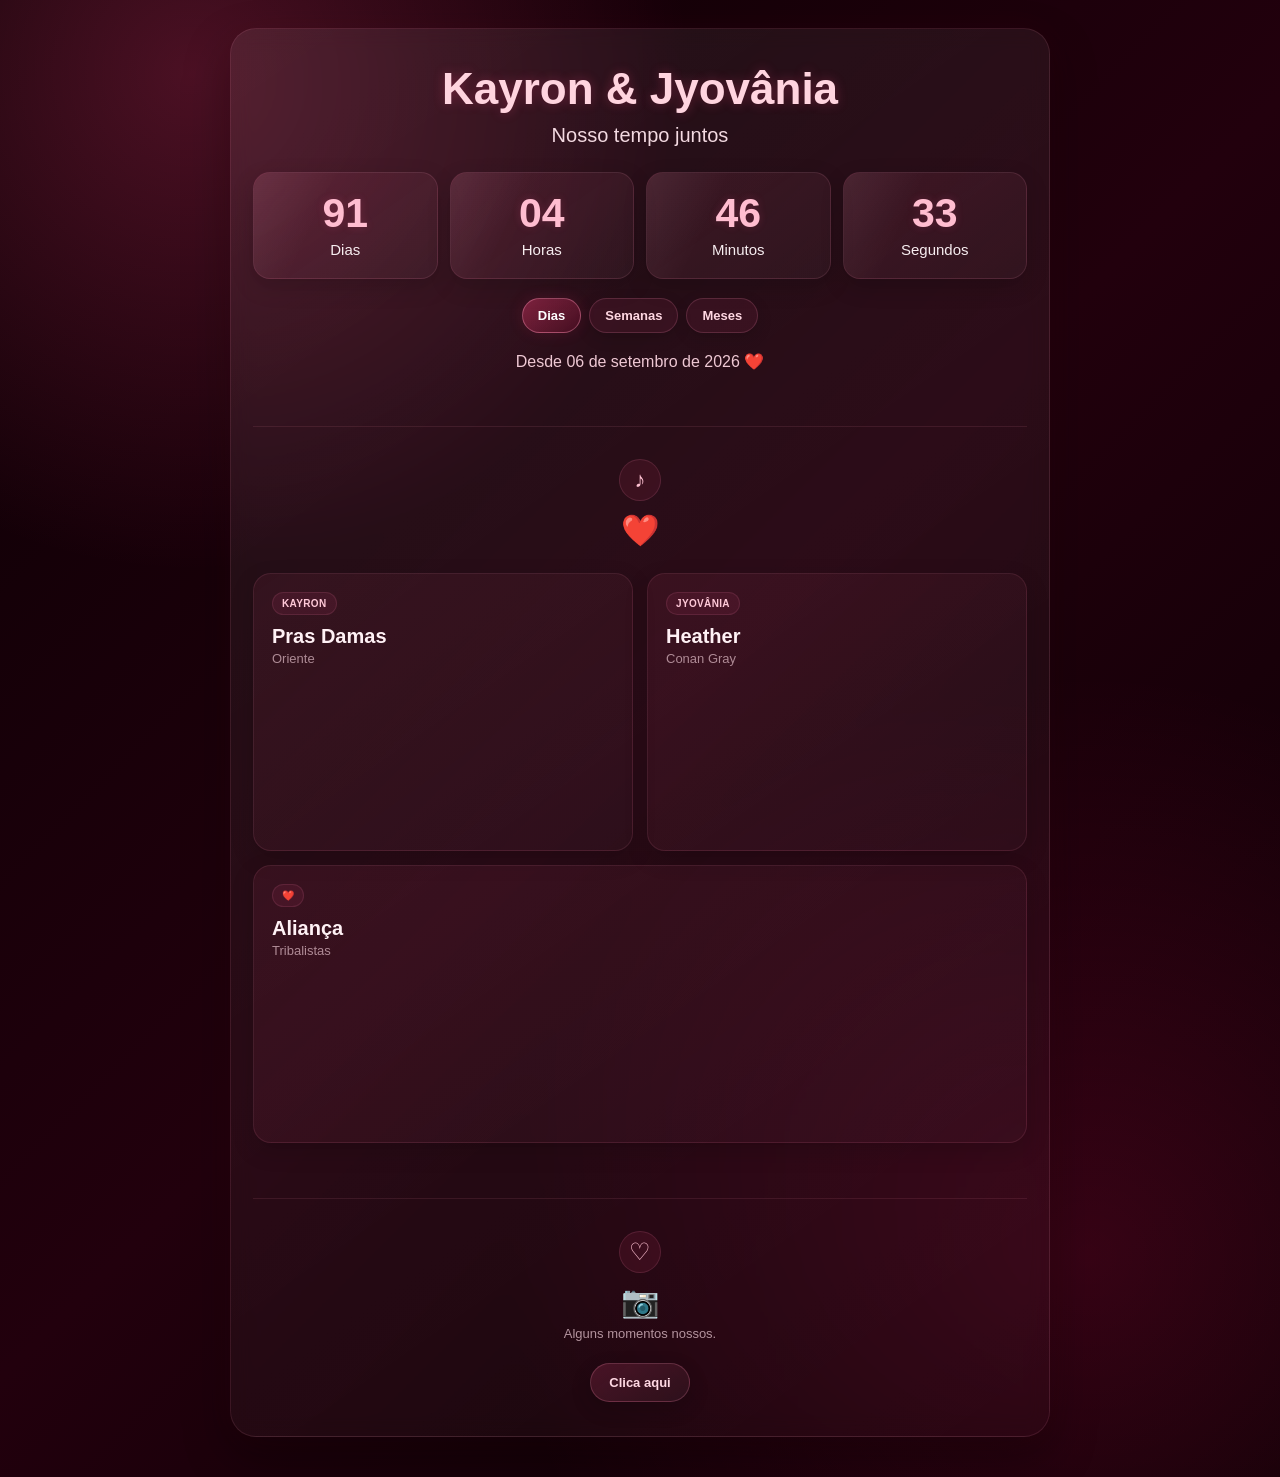
==== commit 4db33919: "Add files via upload" ====
--- a/index.html
+++ b/index.html
@@ -844,6 +844,467 @@
             }
 
         }
+        /* ============================================
+   FOTOS
+============================================ */
+
+.secao-fotos {
+    width: 100%;
+    margin-top: 55px;
+    padding-top: 32px;
+
+    border-top:
+        1px solid
+        rgba(255, 145, 180, 0.10);
+}
+
+.titulo-fotos {
+    margin-bottom: 22px;
+}
+
+.icone-foto {
+    display: flex;
+    justify-content: center;
+    align-items: center;
+
+    width: 42px;
+    height: 42px;
+
+    margin: 0 auto 10px;
+
+    border-radius: 50%;
+
+    font-size: 24px;
+
+    color: #ffc1d2;
+
+    background:
+        rgba(255, 70, 125, 0.09);
+
+    border:
+        1px solid
+        rgba(255, 145, 180, 0.14);
+}
+
+.titulo-fotos h2 {
+    font-size:
+        clamp(23px, 4vw, 31px);
+
+    color: #ffd2df;
+
+    margin-bottom: 6px;
+}
+
+.titulo-fotos p {
+    font-size: 13px;
+
+    color:
+        rgba(255, 220, 230, 0.66);
+}
+
+
+/* GALERIA */
+
+.galeria-fotos {
+    display: grid;
+
+    grid-template-columns:
+        repeat(2, 1fr);
+
+    gap: 10px;
+}
+
+.foto-card {
+    width: 100%;
+
+    aspect-ratio: 1 / 1;
+
+    overflow: hidden;
+
+    border-radius: 16px;
+
+    border:
+        1px solid
+        rgba(255, 150, 185, 0.12);
+
+    background:
+        rgba(255,255,255,0.03);
+
+    box-shadow:
+        0 8px 22px
+        rgba(0,0,0,0.20);
+}
+
+.foto-card img {
+    width: 100%;
+    height: 100%;
+
+    display: block;
+
+    object-fit: cover;
+
+    transition:
+        transform 0.35s ease;
+}
+
+.foto-card:hover img {
+    transform:
+        scale(1.04);
+}
+
+
+/* Foto vertical das alianças */
+
+.foto-alta {
+    grid-row:
+        span 2;
+
+    aspect-ratio:
+        auto;
+
+    min-height:
+        420px;
+}
+
+
+/* Última foto ocupa largura inteira */
+
+.foto-destaque {
+    grid-column:
+        1 / -1;
+
+    aspect-ratio:
+        16 / 9;
+}
+
+
+/* ============================================
+   CELULAR
+============================================ */
+
+@media (max-width: 480px) {
+
+    .secao-fotos {
+        margin-top:
+            42px;
+
+        padding-top:
+            28px;
+    }
+
+    .galeria-fotos {
+        grid-template-columns:
+            repeat(2, 1fr);
+
+        gap:
+            7px;
+    }
+
+    .foto-card {
+        border-radius:
+            12px;
+    }
+
+    .foto-alta {
+        min-height:
+            320px;
+    }
+
+    .foto-destaque {
+        grid-column:
+            1 / -1;
+    }
+
+}
+/* ============================================
+   BOTÃO PARA REVELAR AS FOTOS
+============================================ */
+
+.botao-revelar-fotos {
+    border:
+        1px solid
+        rgba(255, 145, 180, 0.22);
+
+    outline: none;
+
+    padding:
+        11px 18px;
+
+    border-radius:
+        999px;
+
+    cursor: pointer;
+
+    font-size: 13px;
+    font-weight: bold;
+
+    color: #ffd8e3;
+
+    background:
+        linear-gradient(
+            145deg,
+            rgba(255, 80, 135, 0.18),
+            rgba(255, 255, 255, 0.04)
+        );
+
+    box-shadow:
+        0 7px 20px
+        rgba(0, 0, 0, 0.20);
+
+    transition:
+        transform 0.25s ease,
+        background 0.25s ease,
+        box-shadow 0.25s ease;
+}
+
+.botao-revelar-fotos:hover {
+    transform:
+        translateY(-2px);
+
+    background:
+        linear-gradient(
+            145deg,
+            rgba(255, 80, 135, 0.27),
+            rgba(255, 255, 255, 0.06)
+        );
+
+    box-shadow:
+        0 10px 25px
+        rgba(255, 40, 110, 0.10);
+}
+
+
+/* ============================================
+   MOSTRAR / ESCONDER GALERIA
+============================================ */
+
+.galeria-fotos {
+    margin-top: 22px;
+
+    transition:
+        opacity 0.4s ease,
+        transform 0.4s ease;
+}
+
+.galeria-fotos.escondida {
+    display: none;
+}
+
+.galeria-fotos.aparecendo {
+    animation:
+        aparecerGaleria 0.5s ease;
+}
+
+@keyframes aparecerGaleria {
+
+    from {
+        opacity: 0;
+
+        transform:
+            translateY(15px);
+    }
+
+    to {
+        opacity: 1;
+
+        transform:
+            translateY(0);
+    }
+}
+
+
+/* ============================================
+   FOTOS CLICÁVEIS
+============================================ */
+
+.foto-card {
+    cursor: pointer;
+}
+
+.foto-card img {
+    cursor: zoom-in;
+}
+
+
+/* ============================================
+   TELA CHEIA
+============================================ */
+
+.visualizador-foto {
+    position: fixed;
+
+    inset: 0;
+
+    width: 100%;
+    height: 100%;
+
+    display: none;
+
+    justify-content: center;
+    align-items: center;
+
+    padding: 25px;
+
+    background:
+        rgba(0, 0, 0, 0.94);
+
+    backdrop-filter:
+        blur(8px);
+
+    z-index: 99999;
+}
+
+.visualizador-foto.ativo {
+    display: flex;
+
+    animation:
+        aparecerVisualizador
+        0.25s ease;
+}
+
+@keyframes aparecerVisualizador {
+
+    from {
+        opacity: 0;
+    }
+
+    to {
+        opacity: 1;
+    }
+}
+
+
+/* FOTO AMPLIADA */
+
+.visualizador-foto img {
+    display: block;
+
+    max-width:
+        95vw;
+
+    max-height:
+        90vh;
+
+    width:
+        auto;
+
+    height:
+        auto;
+
+    object-fit:
+        contain;
+
+    border-radius:
+        14px;
+
+    box-shadow:
+        0 15px 60px
+        rgba(0, 0, 0, 0.65);
+}
+
+
+/* BOTÃO X */
+
+.fechar-foto {
+    position: absolute;
+
+    top: 20px;
+    right: 20px;
+
+    width: 44px;
+    height: 44px;
+
+    display: flex;
+    justify-content: center;
+    align-items: center;
+
+    border: none;
+
+    border-radius:
+        50%;
+
+    cursor: pointer;
+
+    font-size:
+        21px;
+
+    color: white;
+
+    background:
+        rgba(255, 255, 255, 0.12);
+
+    border:
+        1px solid
+        rgba(255, 255, 255, 0.16);
+
+    backdrop-filter:
+        blur(10px);
+
+    z-index:
+        100000;
+
+    transition:
+        background 0.25s ease,
+        transform 0.25s ease;
+}
+
+.fechar-foto:hover {
+    background:
+        rgba(255, 75, 125, 0.35);
+
+    transform:
+        scale(1.06);
+}
+
+
+/* ============================================
+   CELULAR
+============================================ */
+
+@media (max-width: 480px) {
+
+    .botao-revelar-fotos {
+        padding:
+            10px 15px;
+
+        font-size:
+            12px;
+    }
+
+    .visualizador-foto {
+        padding:
+            12px;
+    }
+
+    .visualizador-foto img {
+        max-width:
+            96vw;
+
+        max-height:
+            86vh;
+
+        border-radius:
+            10px;
+    }
+
+    .fechar-foto {
+        top:
+            12px;
+
+        right:
+            12px;
+
+        width:
+            40px;
+
+        height:
+            40px;
+
+        font-size:
+            19px;
+    }
+
+}
     </style>
 </head>
 
@@ -1116,7 +1577,98 @@
             </div>
 
         </section>
-
+    <section class="secao-fotos">
+
+    <div class="titulo-fotos">
+        <span class="icone-foto">♡</span>
+
+        <h2>📷</h2>
+
+        <p>Alguns momentos nossos.</p>
+    </div>
+
+    <button
+        class="botao-revelar-fotos"
+        id="botaoRevelarFotos"
+        type="button"
+    >
+        Clica aqui
+    </button>
+
+
+    <div
+        class="galeria-fotos escondida"
+        id="galeriaFotos"
+    >
+
+        <div class="foto-card foto-alta">
+            <img
+                src="imagens/foto1.jpeg"
+                alt="Nossa foto 1"
+                class="foto-galeria"
+            >
+        </div>
+
+        <div class="foto-card">
+            <img
+                src="imagens/foto2.jpeg"
+                alt="Nossa foto 2"
+                class="foto-galeria"
+            >
+        </div>
+
+        <div class="foto-card">
+            <img
+                src="imagens/foto3.jpeg"
+                alt="Nossa foto 3"
+                class="foto-galeria"
+            >
+        </div>
+
+        <div class="foto-card">
+            <img
+                src="imagens/foto4.jpeg"
+                alt="Nossa foto 4"
+                class="foto-galeria"
+            >
+        </div>
+
+        <div class="foto-card foto-destaque">
+            <img
+                src="imagens/foto5.jpeg"
+                alt="Nossa foto 5"
+                class="foto-galeria"
+            >
+        </div>
+
+    </div>
+
+</section>
+
+
+<!-- FOTO EM TELA CHEIA -->
+
+<div
+    class="visualizador-foto"
+    id="visualizadorFoto"
+>
+
+    <button
+        class="fechar-foto"
+        id="fecharFoto"
+        type="button"
+        aria-label="Fechar foto"
+    >
+        ✕
+    </button>
+
+    <img
+        src=""
+        alt="Foto ampliada"
+        id="fotoAmpliada"
+    >
+
+</div>
     </main>
 
 
@@ -1559,6 +2111,209 @@
             }
         );
 
+        /*
+========================================
+GALERIA DE FOTOS
+========================================
+*/
+
+const botaoRevelarFotos =
+    document.getElementById(
+        "botaoRevelarFotos"
+    );
+
+const galeriaFotos =
+    document.getElementById(
+        "galeriaFotos"
+    );
+
+const fotosGaleria =
+    document.querySelectorAll(
+        ".foto-galeria"
+    );
+
+const visualizadorFoto =
+    document.getElementById(
+        "visualizadorFoto"
+    );
+
+const fotoAmpliada =
+    document.getElementById(
+        "fotoAmpliada"
+    );
+
+const fecharFoto =
+    document.getElementById(
+        "fecharFoto"
+    );
+
+
+/*
+----------------------------------------
+MOSTRAR / ESCONDER FOTOS
+----------------------------------------
+*/
+
+botaoRevelarFotos.addEventListener(
+    "click",
+    function () {
+
+        const estaEscondida =
+            galeriaFotos
+                .classList
+                .contains(
+                    "escondida"
+                );
+
+
+        if (estaEscondida) {
+
+            galeriaFotos
+                .classList
+                .remove(
+                    "escondida"
+                );
+
+            galeriaFotos
+                .classList
+                .add(
+                    "aparecendo"
+                );
+
+            botaoRevelarFotos
+                .textContent =
+                "Esconder nossas fotos ❤️";
+
+        }
+
+        else {
+
+            galeriaFotos
+                .classList
+                .add(
+                    "escondida"
+                );
+
+            galeriaFotos
+                .classList
+                .remove(
+                    "aparecendo"
+                );
+
+            botaoRevelarFotos
+                .textContent =
+                "Ver nossas fotos ❤️";
+
+        }
+
+    }
+);
+
+
+/*
+----------------------------------------
+ABRIR FOTO EM TELA CHEIA
+----------------------------------------
+*/
+
+fotosGaleria.forEach(
+    function (foto) {
+
+        foto.addEventListener(
+            "click",
+            function () {
+
+                fotoAmpliada.src =
+                    foto.src;
+
+                fotoAmpliada.alt =
+                    foto.alt;
+
+                visualizadorFoto
+                    .classList
+                    .add(
+                        "ativo"
+                    );
+
+                document.body.style.overflow =
+                    "hidden";
+
+            }
+        );
+
+    }
+);
+
+
+/*
+----------------------------------------
+FECHAR FOTO
+----------------------------------------
+*/
+
+function fecharVisualizador() {
+
+    visualizadorFoto
+        .classList
+        .remove(
+            "ativo"
+        );
+
+    fotoAmpliada.src =
+        "";
+
+    document.body.style.overflow =
+        "";
+
+}
+
+
+fecharFoto.addEventListener(
+    "click",
+    fecharVisualizador
+);
+
+
+/*
+Clique fora da foto também fecha.
+*/
+
+visualizadorFoto.addEventListener(
+    "click",
+    function (evento) {
+
+        if (
+            evento.target ===
+            visualizadorFoto
+        ) {
+
+            fecharVisualizador();
+
+        }
+
+    }
+);
+
+
+/*
+ESC também fecha no computador.
+*/
+
+document.addEventListener(
+    "keydown",
+    function (evento) {
+
+        if (
+            evento.key ===
+            "Escape"
+        ) {
+
+            fecharVisualizador();
+
+        }
+
+    }
+);
     </script>
 
 </body>
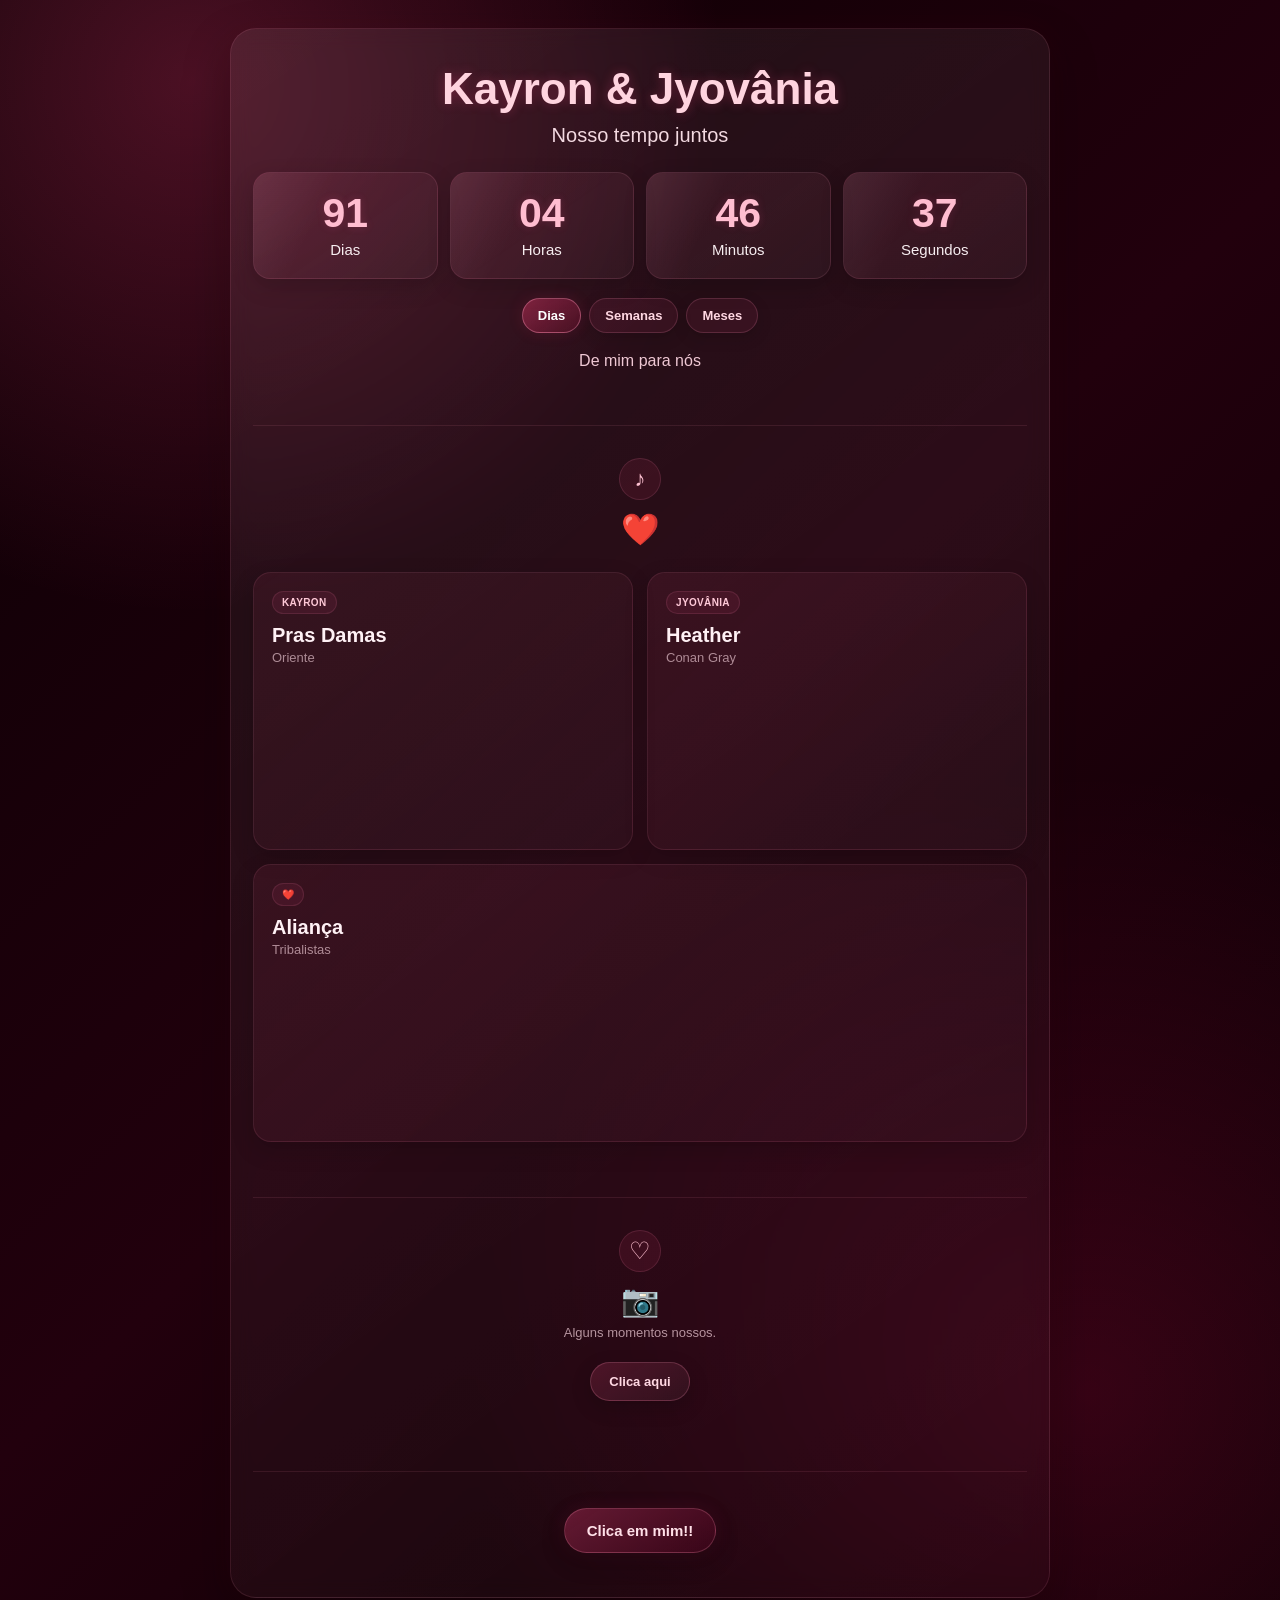
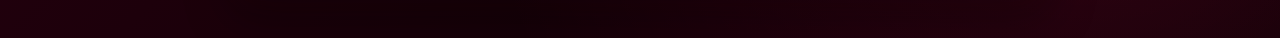
==== commit 80d41944: "Add files via upload" ====
--- a/index.html
+++ b/index.html
@@ -1,2320 +1,4241 @@
-<!DOCTYPE html>
-<html lang="pt-BR">
-<head>
-    <meta charset="UTF-8">
-    <meta name="viewport" content="width=device-width, initial-scale=1.0">
-
-    <title>Kayron & Jyovânia </title>
-
-    <style>
-        * {
-            margin: 0;
-            padding: 0;
-            box-sizing: border-box;
-        }
-
-        html,
-        body {
-            width: 100%;
-            min-height: 100%;
-        }
-
-        body {
-            min-height: 100vh;
-
-            display: flex;
-            justify-content: center;
-            align-items: flex-start;
-
-            padding: 28px 14px 40px;
-
-            font-family: Arial, Helvetica, sans-serif;
-
-            color: white;
-            text-align: center;
-
-            background:
-                radial-gradient(
-                    circle at 15% 5%,
-                    rgba(255, 65, 125, 0.25),
-                    transparent 28%
-                ),
-                radial-gradient(
-                    circle at 85% 85%,
-                    rgba(255, 20, 100, 0.16),
-                    transparent 35%
-                ),
-                linear-gradient(
-                    135deg,
-                    #0b0004,
-                    #22000d 50%,
-                    #090003
-                );
-
-            overflow-x: hidden;
-
-            position: relative;
-        }
-
-        /*
-        ============================================
-        CORAÇÕES DE FUNDO
-        ============================================
-        */
-
-        .coracoes {
-            position: fixed;
-            inset: 0;
-
-            width: 100%;
-            height: 100%;
-
-            pointer-events: none;
-            overflow: hidden;
-
-            z-index: 0;
-        }
-
-        .coracao {
-            position: absolute;
-
-            bottom: -60px;
-
-            color: rgba(255, 125, 165, 0.48);
-
-            filter:
-                drop-shadow(
-                    0 0 7px
-                    rgba(255, 70, 130, 0.25)
-                );
-
-            animation:
-                subirCoracao linear infinite;
-
-            user-select: none;
-        }
-
-        @keyframes subirCoracao {
-
-            0% {
-                transform:
-                    translateY(0)
-                    translateX(0)
-                    scale(0.8);
-
-                opacity: 0;
-            }
-
-            10% {
-                opacity: 0.6;
-            }
-
-            50% {
-                transform:
-                    translateY(-50vh)
-                    translateX(14px)
-                    scale(1);
-            }
-
-            100% {
-                transform:
-                    translateY(-115vh)
-                    translateX(-12px)
-                    scale(1.1);
-
-                opacity: 0;
-            }
-        }
-
-
-        /*
-        ============================================
-        CONTAINER PRINCIPAL
-        ============================================
-        */
-
-        .container {
-            position: relative;
-            z-index: 2;
-
-            width: 100%;
-            max-width: 820px;
-
-            margin: 0 auto;
-
-            padding: 34px 22px;
-
-            border-radius: 26px;
-
-            background:
-                linear-gradient(
-                    145deg,
-                    rgba(255, 255, 255, 0.07),
-                    rgba(255, 255, 255, 0.02)
-                );
-
-            border:
-                1px solid
-                rgba(255, 145, 180, 0.12);
-
-            backdrop-filter: blur(10px);
-
-            box-shadow:
-                0 20px 45px
-                rgba(0, 0, 0, 0.34),
-                0 0 35px
-                rgba(255, 20, 90, 0.05);
-        }
-
-        h1 {
-            font-size: clamp(29px, 5vw, 44px);
-
-            line-height: 1.2;
-
-            margin-bottom: 8px;
-
-            color: #ffd4df;
-
-            text-shadow:
-                0 0 12px
-                rgba(255, 70, 130, 0.28);
-        }
-
-        .subtitulo {
-            font-size: clamp(16px, 2.8vw, 20px);
-
-            margin-bottom: 25px;
-
-            color: #f3d9e1;
-        }
-
-
-        /*
-        ============================================
-        CONTADOR
-        ============================================
-        */
-
-        .contador {
-            width: 100%;
-
-            display: grid;
-
-            grid-template-columns:
-                repeat(4, minmax(0, 1fr));
-
-            gap: 12px;
-        }
-
-        .caixa {
-            position: relative;
-
-            width: 100%;
-
-            min-width: 0;
-
-            padding: 20px 8px;
-
-            border-radius: 17px;
-
-            background:
-                linear-gradient(
-                    145deg,
-                    rgba(255, 95, 145, 0.105),
-                    rgba(255, 255, 255, 0.03)
-                );
-
-            border:
-                1px solid
-                rgba(255, 160, 195, 0.12);
-
-            box-shadow:
-                0 8px 22px
-                rgba(0, 0, 0, 0.18);
-
-            overflow: hidden;
-        }
-
-        .caixa::before {
-            content: "";
-
-            position: absolute;
-
-            top: -50%;
-            left: -45%;
-
-            width: 75%;
-            height: 190%;
-
-            background:
-                linear-gradient(
-                    90deg,
-                    transparent,
-                    rgba(255,255,255,0.06),
-                    transparent
-                );
-
-            transform: rotate(25deg);
-
-            animation:
-                brilho 7s ease-in-out infinite;
-        }
-
-        @keyframes brilho {
-
-            0%,
-            100% {
-                transform:
-                    translateX(-140%)
-                    rotate(25deg);
-            }
-
-            50% {
-                transform:
-                    translateX(300%)
-                    rotate(25deg);
-            }
-        }
-
-        .numero {
-            position: relative;
-            z-index: 1;
-
-            display: block;
-
-            font-size:
-                clamp(28px, 4.5vw, 41px);
-
-            font-weight: bold;
-
-            line-height: 1;
-
-            color: #ffbdd0;
-
-            text-shadow:
-                0 0 8px
-                rgba(255, 80, 140, 0.18);
-        }
-
-        .texto {
-            position: relative;
-            z-index: 1;
-
-            margin-top: 7px;
-
-            font-size:
-                clamp(12px, 1.8vw, 15px);
-
-            color: #f7edf0;
-        }
-
-
-        /*
-        ============================================
-        BOTÕES
-        ============================================
-        */
-
-        .botoes-contador {
-            margin-top: 19px;
-
-            display: flex;
-            justify-content: center;
-            align-items: center;
-
-            gap: 8px;
-
-            flex-wrap: wrap;
-        }
-
-        .botao-tempo {
-            border:
-                1px solid
-                rgba(255, 145, 180, 0.18);
-
-            outline: none;
-
-            padding:
-                9px 15px;
-
-            border-radius:
-                999px;
-
-            cursor: pointer;
-
-            font-size: 13px;
-            font-weight: bold;
-
-            color: #ffd7e2;
-
-            background:
-                rgba(255, 85, 135, 0.08);
-
-            box-shadow:
-                0 5px 15px
-                rgba(0, 0, 0, 0.15);
-
-            transition:
-                0.25s ease;
-        }
-
-        .botao-tempo:hover {
-            transform:
-                translateY(-2px);
-
-            background:
-                rgba(255, 90, 145, 0.15);
-        }
-
-        .botao-tempo.ativo {
-            color: white;
-
-            background:
-                linear-gradient(
-                    145deg,
-                    rgba(255, 65, 120, 0.38),
-                    rgba(155, 15, 60, 0.24)
-                );
-
-            border-color:
-                rgba(255, 150, 185, 0.4);
-
-            box-shadow:
-                0 0 16px
-                rgba(255, 40, 105, 0.12);
-        }
-
-        .desde {
-            margin-top: 19px;
-
-            font-size:
-                clamp(13px, 2vw, 16px);
-
-            color: #efc8d4;
-        }
-
-
-        /*
-        ============================================
-        SEÇÃO DE MÚSICAS
-        ============================================
-        */
-
-        .secao-musicas {
-            width: 100%;
-
-            margin-top: 55px;
-
-            padding-top: 32px;
-
-            border-top:
-                1px solid
-                rgba(255, 145, 180, 0.10);
-        }
-
-        .titulo-musicas {
-            margin-bottom: 24px;
-        }
-
-        .icone-musica {
-            display: flex;
-            justify-content: center;
-            align-items: center;
-
-            width: 42px;
-            height: 42px;
-
-            margin:
-                0 auto 11px;
-
-            border-radius: 50%;
-
-            font-size: 22px;
-
-            color: #ffc1d2;
-
-            background:
-                rgba(255, 70, 125, 0.09);
-
-            border:
-                1px solid
-                rgba(255, 145, 180, 0.14);
-        }
-
-        .titulo-musicas h2 {
-            font-size:
-                clamp(23px, 4vw, 31px);
-
-            color:
-                #ffd2df;
-
-            margin-bottom:
-                6px;
-        }
-
-        .titulo-musicas p {
-            font-size:
-                13px;
-
-            color:
-                rgba(255, 220, 230, 0.66);
-        }
-
-        .lista-musicas {
-            display:
-                grid;
-
-            grid-template-columns:
-                repeat(2, minmax(0, 1fr));
-
-            gap:
-                14px;
-        }
-
-        .card-musica {
-            padding:
-                18px;
-
-            border-radius:
-                18px;
-
-            text-align:
-                left;
-
-            background:
-                linear-gradient(
-                    145deg,
-                    rgba(255, 85, 135, 0.075),
-                    rgba(255,255,255,0.02)
-                );
-
-            border:
-                1px solid
-                rgba(255, 150, 185, 0.11);
-
-            box-shadow:
-                0 8px 22px
-                rgba(0,0,0,0.18);
-        }
-
-        .musica-extra {
-            grid-column:
-                1 / -1;
-        }
-
-        .tipo-musica {
-            display:
-                inline-block;
-
-            margin-bottom:
-                10px;
-
-            padding:
-                5px 9px;
-
-            border-radius:
-                999px;
-
-            font-size:
-                10px;
-
-            font-weight:
-                bold;
-
-            text-transform:
-                uppercase;
-
-            letter-spacing:
-                0.35px;
-
-            color:
-                #ffc9d8;
-
-            background:
-                rgba(255, 85, 135, 0.08);
-
-            border:
-                1px solid
-                rgba(255, 140, 180, 0.12);
-        }
-
-        .card-musica h3 {
-            font-size:
-                20px;
-
-            margin-bottom:
-                3px;
-
-            color:
-                #fff1f5;
-        }
-
-        .artista {
-            margin-bottom:
-                14px;
-
-            font-size:
-                13px;
-
-            color:
-                rgba(255, 220, 230, 0.60);
-        }
-
-        .spotify-player {
-            width:
-                100%;
-
-            border-radius:
-                14px;
-
-            overflow:
-                hidden;
-        }
-
-        .spotify-player iframe {
-            display:
-                block;
-
-            width:
-                100%;
-        }
-
-
-        /*
-        ============================================
-        TABLET
-        ============================================
-        */
-
-        @media (max-width: 700px) {
-
-            .container {
-                max-width: 560px;
-
-                padding:
-                    28px 16px;
-            }
-
-            .contador {
-                grid-template-columns:
-                    repeat(2, minmax(0, 1fr));
-
-                gap:
-                    10px;
-            }
-
-            .caixa {
-                padding:
-                    18px 8px;
-            }
-
-            .lista-musicas {
-                grid-template-columns:
-                    1fr;
-            }
-
-            .musica-extra {
-                grid-column:
-                    auto;
-            }
-
-        }
-
-
-        /*
-        ============================================
-        CELULAR
-        ============================================
-        */
-
-        @media (max-width: 480px) {
-
-            body {
-                padding:
-                    18px 10px 30px;
-            }
-
-            .container {
-                width:
-                    100%;
-
-                padding:
-                    23px 12px;
-
-                border-radius:
-                    20px;
-            }
-
-            h1 {
-                font-size:
-                    28px;
-
-                margin-bottom:
-                    6px;
-            }
-
-            .subtitulo {
-                font-size:
-                    15px;
-
-                margin-bottom:
-                    20px;
-            }
-
-            .contador {
-                grid-template-columns:
-                    repeat(2, 1fr);
-
-                gap:
-                    8px;
-            }
-
-            .caixa {
-                padding:
-                    15px 5px;
-
-                border-radius:
-                    14px;
-            }
-
-            .numero {
-                font-size:
-                    29px;
-            }
-
-            .texto {
-                margin-top:
-                    5px;
-
-                font-size:
-                    11px;
-            }
-
-            .botoes-contador {
-                margin-top:
-                    15px;
-
-                gap:
-                    6px;
-            }
-
-            .botao-tempo {
-                padding:
-                    8px 11px;
-
-                font-size:
-                    11px;
-            }
-
-            .desde {
-                margin-top:
-                    15px;
-
-                font-size:
-                    13px;
-            }
-
-            .secao-musicas {
-                margin-top:
-                    42px;
-
-                padding-top:
-                    28px;
-            }
-
-            .titulo-musicas {
-                margin-bottom:
-                    19px;
-            }
-
-            .icone-musica {
-                width:
-                    38px;
-
-                height:
-                    38px;
-
-                font-size:
-                    20px;
-
-                margin-bottom:
-                    9px;
-            }
-
-            .titulo-musicas h2 {
-                font-size:
-                    23px;
-            }
-
-            .titulo-musicas p {
-                font-size:
-                    12px;
-
-                line-height:
-                    1.4;
-
-                padding:
-                    0 8px;
-            }
-
-            .lista-musicas {
-                gap:
-                    10px;
-            }
-
-            .card-musica {
-                padding:
-                    14px;
-
-                border-radius:
-                    15px;
-            }
-
-            .card-musica h3 {
-                font-size:
-                    18px;
-            }
-
-            .artista {
-                font-size:
-                    12px;
-
-                margin-bottom:
-                    11px;
-            }
-
-            .tipo-musica {
-                font-size:
-                    9px;
-
-                padding:
-                    4px 8px;
-
-                margin-bottom:
-                    8px;
-            }
-
-            .spotify-player iframe {
-                height:
-                    152px;
-            }
-
-            .coracao {
-                font-size:
-                    15px;
-            }
-
-        }
-
-
-        /*
-        ============================================
-        CELULARES MUITO PEQUENOS
-        ============================================
-        */
-
-        @media (max-width: 340px) {
-
-            .container {
-                padding:
-                    20px 9px;
-            }
-
-            .contador {
-                gap:
-                    7px;
-            }
-
-            .caixa {
-                padding:
-                    14px 4px;
-            }
-
-            .numero {
-                font-size:
-                    26px;
-            }
-
-            .botao-tempo {
-                padding:
-                    7px 9px;
-
-                font-size:
-                    10px;
-            }
-
-        }
-        /* ============================================
-   FOTOS
-============================================ */
-
-.secao-fotos {
-    width: 100%;
-    margin-top: 55px;
-    padding-top: 32px;
-
-    border-top:
-        1px solid
-        rgba(255, 145, 180, 0.10);
-}
-
-.titulo-fotos {
-    margin-bottom: 22px;
-}
-
-.icone-foto {
-    display: flex;
-    justify-content: center;
-    align-items: center;
-
-    width: 42px;
-    height: 42px;
-
-    margin: 0 auto 10px;
-
-    border-radius: 50%;
-
-    font-size: 24px;
-
-    color: #ffc1d2;
-
-    background:
-        rgba(255, 70, 125, 0.09);
-
-    border:
-        1px solid
-        rgba(255, 145, 180, 0.14);
-}
-
-.titulo-fotos h2 {
-    font-size:
-        clamp(23px, 4vw, 31px);
-
-    color: #ffd2df;
-
-    margin-bottom: 6px;
-}
-
-.titulo-fotos p {
-    font-size: 13px;
-
-    color:
-        rgba(255, 220, 230, 0.66);
-}
-
-
-/* GALERIA */
-
-.galeria-fotos {
-    display: grid;
-
-    grid-template-columns:
-        repeat(2, 1fr);
-
-    gap: 10px;
-}
-
-.foto-card {
-    width: 100%;
-
-    aspect-ratio: 1 / 1;
-
-    overflow: hidden;
-
-    border-radius: 16px;
-
-    border:
-        1px solid
-        rgba(255, 150, 185, 0.12);
-
-    background:
-        rgba(255,255,255,0.03);
-
-    box-shadow:
-        0 8px 22px
-        rgba(0,0,0,0.20);
-}
-
-.foto-card img {
-    width: 100%;
-    height: 100%;
-
-    display: block;
-
-    object-fit: cover;
-
-    transition:
-        transform 0.35s ease;
-}
-
-.foto-card:hover img {
-    transform:
-        scale(1.04);
-}
-
-
-/* Foto vertical das alianças */
-
-.foto-alta {
-    grid-row:
-        span 2;
-
-    aspect-ratio:
-        auto;
-
-    min-height:
-        420px;
-}
-
-
-/* Última foto ocupa largura inteira */
-
-.foto-destaque {
-    grid-column:
-        1 / -1;
-
-    aspect-ratio:
-        16 / 9;
-}
-
-
-/* ============================================
-   CELULAR
-============================================ */
-
-@media (max-width: 480px) {
-
-    .secao-fotos {
-        margin-top:
-            42px;
-
-        padding-top:
-            28px;
-    }
-
-    .galeria-fotos {
-        grid-template-columns:
-            repeat(2, 1fr);
-
-        gap:
-            7px;
-    }
-
-    .foto-card {
-        border-radius:
-            12px;
-    }
-
-    .foto-alta {
-        min-height:
-            320px;
-    }
-
-    .foto-destaque {
-        grid-column:
-            1 / -1;
-    }
-
-}
-/* ============================================
-   BOTÃO PARA REVELAR AS FOTOS
-============================================ */
-
-.botao-revelar-fotos {
-    border:
-        1px solid
-        rgba(255, 145, 180, 0.22);
-
-    outline: none;
-
-    padding:
-        11px 18px;
-
-    border-radius:
-        999px;
-
-    cursor: pointer;
-
-    font-size: 13px;
-    font-weight: bold;
-
-    color: #ffd8e3;
-
-    background:
-        linear-gradient(
-            145deg,
-            rgba(255, 80, 135, 0.18),
-            rgba(255, 255, 255, 0.04)
-        );
-
-    box-shadow:
-        0 7px 20px
-        rgba(0, 0, 0, 0.20);
-
-    transition:
-        transform 0.25s ease,
-        background 0.25s ease,
-        box-shadow 0.25s ease;
-}
-
-.botao-revelar-fotos:hover {
-    transform:
-        translateY(-2px);
-
-    background:
-        linear-gradient(
-            145deg,
-            rgba(255, 80, 135, 0.27),
-            rgba(255, 255, 255, 0.06)
-        );
-
-    box-shadow:
-        0 10px 25px
-        rgba(255, 40, 110, 0.10);
-}
-
-
-/* ============================================
-   MOSTRAR / ESCONDER GALERIA
-============================================ */
-
-.galeria-fotos {
-    margin-top: 22px;
-
-    transition:
-        opacity 0.4s ease,
-        transform 0.4s ease;
-}
-
-.galeria-fotos.escondida {
-    display: none;
-}
-
-.galeria-fotos.aparecendo {
-    animation:
-        aparecerGaleria 0.5s ease;
-}
-
-@keyframes aparecerGaleria {
-
-    from {
-        opacity: 0;
-
-        transform:
-            translateY(15px);
-    }
-
-    to {
-        opacity: 1;
-
-        transform:
-            translateY(0);
-    }
-}
-
-
-/* ============================================
-   FOTOS CLICÁVEIS
-============================================ */
-
-.foto-card {
-    cursor: pointer;
-}
-
-.foto-card img {
-    cursor: zoom-in;
-}
-
-
-/* ============================================
-   TELA CHEIA
-============================================ */
-
-.visualizador-foto {
-    position: fixed;
-
-    inset: 0;
-
-    width: 100%;
-    height: 100%;
-
-    display: none;
-
-    justify-content: center;
-    align-items: center;
-
-    padding: 25px;
-
-    background:
-        rgba(0, 0, 0, 0.94);
-
-    backdrop-filter:
-        blur(8px);
-
-    z-index: 99999;
-}
-
-.visualizador-foto.ativo {
-    display: flex;
-
-    animation:
-        aparecerVisualizador
-        0.25s ease;
-}
-
-@keyframes aparecerVisualizador {
-
-    from {
-        opacity: 0;
-    }
-
-    to {
-        opacity: 1;
-    }
-}
-
-
-/* FOTO AMPLIADA */
-
-.visualizador-foto img {
-    display: block;
-
-    max-width:
-        95vw;
-
-    max-height:
-        90vh;
-
-    width:
-        auto;
-
-    height:
-        auto;
-
-    object-fit:
-        contain;
-
-    border-radius:
-        14px;
-
-    box-shadow:
-        0 15px 60px
-        rgba(0, 0, 0, 0.65);
-}
-
-
-/* BOTÃO X */
-
-.fechar-foto {
-    position: absolute;
-
-    top: 20px;
-    right: 20px;
-
-    width: 44px;
-    height: 44px;
-
-    display: flex;
-    justify-content: center;
-    align-items: center;
-
-    border: none;
-
-    border-radius:
-        50%;
-
-    cursor: pointer;
-
-    font-size:
-        21px;
-
-    color: white;
-
-    background:
-        rgba(255, 255, 255, 0.12);
-
-    border:
-        1px solid
-        rgba(255, 255, 255, 0.16);
-
-    backdrop-filter:
-        blur(10px);
-
-    z-index:
-        100000;
-
-    transition:
-        background 0.25s ease,
-        transform 0.25s ease;
-}
-
-.fechar-foto:hover {
-    background:
-        rgba(255, 75, 125, 0.35);
-
-    transform:
-        scale(1.06);
-}
-
-
-/* ============================================
-   CELULAR
-============================================ */
-
-@media (max-width: 480px) {
-
-    .botao-revelar-fotos {
-        padding:
-            10px 15px;
-
-        font-size:
-            12px;
-    }
-
-    .visualizador-foto {
-        padding:
-            12px;
-    }
-
-    .visualizador-foto img {
-        max-width:
-            96vw;
-
-        max-height:
-            86vh;
-
-        border-radius:
-            10px;
-    }
-
-    .fechar-foto {
-        top:
-            12px;
-
-        right:
-            12px;
-
-        width:
-            40px;
-
-        height:
-            40px;
-
-        font-size:
-            19px;
-    }
-
-}
-    </style>
-</head>
-
-<body>
-
-    <div
-        class="coracoes"
-        id="coracoes"
-    ></div>
-
-
-    <main class="container">
-
-        <h1>
-            Kayron & Jyovânia 
-        </h1>
-
-        <p class="subtitulo">
-            Nosso tempo juntos
-        </p>
-
-
-        <section class="contador">
-
-            <div class="caixa">
-                <span
-                    class="numero"
-                    id="valor1"
-                >
-                    0
-                </span>
-
-                <p
-                    class="texto"
-                    id="texto1"
-                >
-                    Dias
-                </p>
-            </div>
-
-
-            <div class="caixa">
-                <span
-                    class="numero"
-                    id="valor2"
-                >
-                    00
-                </span>
-
-                <p
-                    class="texto"
-                    id="texto2"
-                >
-                    Horas
-                </p>
-            </div>
-
-
-            <div class="caixa">
-                <span
-                    class="numero"
-                    id="valor3"
-                >
-                    00
-                </span>
-
-                <p
-                    class="texto"
-                    id="texto3"
-                >
-                    Minutos
-                </p>
-            </div>
-
-
-            <div class="caixa">
-                <span
-                    class="numero"
-                    id="valor4"
-                >
-                    00
-                </span>
-
-                <p
-                    class="texto"
-                    id="texto4"
-                >
-                    Segundos
-                </p>
-            </div>
-
-        </section>
-
-
-        <div class="botoes-contador">
-
-            <button
-                class="botao-tempo ativo"
-                id="botaoNormal"
-                type="button"
-            >
-                Dias
-            </button>
-
-            <button
-                class="botao-tempo"
-                id="botaoSemanas"
-                type="button"
-            >
-                Semanas
-            </button>
-
-            <button
-                class="botao-tempo"
-                id="botaoMeses"
-                type="button"
-            >
-                Meses
-            </button>
-
-        </div>
-
-
-        <p class="desde">
-            Desde 06 de setembro de 2026 ❤️
-        </p>
-
-
-        <!-- ========================================
-             MÚSICAS
-        ========================================= -->
-
-        <section class="secao-musicas">
-
-            <div class="titulo-musicas">
-
-                <span class="icone-musica">
-                    ♪
-                </span>
-
-                <h2>
-                      ❤️
-                </h2>
-
-                <p>
-                    
-                </p>
-
-            </div>
-
-
-            <div class="lista-musicas">
-
-
-                <article class="card-musica">
-
-                    <div class="tipo-musica">
-                        Kayron
-                    </div>
-
-                    <h3>
-                        Pras Damas
-                    </h3>
-
-                    <p class="artista">
-                        Oriente
-                    </p>
-
-                    <div class="spotify-player">
-
-                        <iframe
-                            style="border-radius: 14px;"
-                            src="https://open.spotify.com/embed/track/274REus0NhGTKYA09jvvbW?utm_source=generator"
-                            width="100%"
-                            height="152"
-                            frameborder="0"
-                            allowfullscreen=""
-                            allow="
-                                autoplay;
-                                clipboard-write;
-                                encrypted-media;
-                                fullscreen;
-                                picture-in-picture
-                            "
-                            loading="lazy">
-                        </iframe>
-
-                    </div>
-
-                </article>
-
-
-
-                <article class="card-musica">
-
-                    <div class="tipo-musica">
-                        Jyovânia
-                    </div>
-
-                    <h3>
-                        Heather
-                    </h3>
-
-                    <p class="artista">
-                        Conan Gray
-                    </p>
-
-                    <div class="spotify-player">
-
-                        <iframe
-                            style="border-radius: 14px;"
-                            src="https://open.spotify.com/embed/track/4xqrdfXkTW4T0RauPLv3WA?utm_source=generator"
-                            width="100%"
-                            height="152"
-                            frameborder="0"
-                            allowfullscreen=""
-                            allow="
-                                autoplay;
-                                clipboard-write;
-                                encrypted-media;
-                                fullscreen;
-                                picture-in-picture
-                            "
-                            loading="lazy">
-                        </iframe>
-
-                    </div>
-
-                </article>
-
-
-
-                <article class="card-musica musica-extra">
-
-                    <div class="tipo-musica">
-                       ❤️
-                    </div>
-
-                    <h3>
-                        Aliança
-                    </h3>
-
-                    <p class="artista">
-                        Tribalistas
-                    </p>
-
-                    <div class="spotify-player">
-
-                        <iframe
-                            style="border-radius: 14px;"
-                            src="https://open.spotify.com/embed/track/1DLKuppSYytOuxhtI6KBGu?utm_source=generator"
-                            width="100%"
-                            height="152"
-                            frameborder="0"
-                            allowfullscreen=""
-                            allow="
-                                autoplay;
-                                clipboard-write;
-                                encrypted-media;
-                                fullscreen;
-                                picture-in-picture
-                            "
-                            loading="lazy">
-                        </iframe>
-
-                    </div>
-
-                </article>
-
-            </div>
-
-        </section>
-    <section class="secao-fotos">
-
-    <div class="titulo-fotos">
-        <span class="icone-foto">♡</span>
-
-        <h2>📷</h2>
-
-        <p>Alguns momentos nossos.</p>
-    </div>
-
-    <button
-        class="botao-revelar-fotos"
-        id="botaoRevelarFotos"
-        type="button"
-    >
-        Clica aqui
-    </button>
-
-
-    <div
-        class="galeria-fotos escondida"
-        id="galeriaFotos"
-    >
-
-        <div class="foto-card foto-alta">
-            <img
-                src="imagens/foto1.jpeg"
-                alt="Nossa foto 1"
-                class="foto-galeria"
-            >
-        </div>
-
-        <div class="foto-card">
-            <img
-                src="imagens/foto2.jpeg"
-                alt="Nossa foto 2"
-                class="foto-galeria"
-            >
-        </div>
-
-        <div class="foto-card">
-            <img
-                src="imagens/foto3.jpeg"
-                alt="Nossa foto 3"
-                class="foto-galeria"
-            >
-        </div>
-
-        <div class="foto-card">
-            <img
-                src="imagens/foto4.jpeg"
-                alt="Nossa foto 4"
-                class="foto-galeria"
-            >
-        </div>
-
-        <div class="foto-card foto-destaque">
-            <img
-                src="imagens/foto5.jpeg"
-                alt="Nossa foto 5"
-                class="foto-galeria"
-            >
-        </div>
-
-    </div>
-
-</section>
-
-
-<!-- FOTO EM TELA CHEIA -->
-
-<div
-    class="visualizador-foto"
-    id="visualizadorFoto"
->
-
-    <button
-        class="fechar-foto"
-        id="fecharFoto"
-        type="button"
-        aria-label="Fechar foto"
-    >
-        ✕
-    </button>
-
-    <img
-        src=""
-        alt="Foto ampliada"
-        id="fotoAmpliada"
-    >
-
-</div>
-    </main>
-
-
-    <script>
-
-        document.addEventListener(
-            "DOMContentLoaded",
-            function () {
-
-                const valor1 =
-                    document.getElementById("valor1");
-
-                const valor2 =
-                    document.getElementById("valor2");
-
-                const valor3 =
-                    document.getElementById("valor3");
-
-                const valor4 =
-                    document.getElementById("valor4");
-
-
-                const texto1 =
-                    document.getElementById("texto1");
-
-                const texto2 =
-                    document.getElementById("texto2");
-
-                const texto3 =
-                    document.getElementById("texto3");
-
-                const texto4 =
-                    document.getElementById("texto4");
-
-
-                const botaoNormal =
-                    document.getElementById(
-                        "botaoNormal"
-                    );
-
-                const botaoSemanas =
-                    document.getElementById(
-                        "botaoSemanas"
-                    );
-
-                const botaoMeses =
-                    document.getElementById(
-                        "botaoMeses"
-                    );
-
-
-                const dataInicial =
-                    new Date(
-                        2026,
-                        8,
-                        6,
-                        0,
-                        0,
-                        0
-                    );
-
-
-                let modoAtual =
-                    "dias";
-
-
-                function atualizarBotaoAtivo() {
-
-                    botaoNormal.classList.remove("ativo");
-                    botaoSemanas.classList.remove("ativo");
-                    botaoMeses.classList.remove("ativo");
-
-
-                    if (modoAtual === "dias") {
-                        botaoNormal.classList.add("ativo");
-                    }
-
-
-                    if (modoAtual === "semanas") {
-                        botaoSemanas.classList.add("ativo");
-                    }
-
-
-                    if (modoAtual === "meses") {
-                        botaoMeses.classList.add("ativo");
-                    }
-
-                }
-
-
-                function obterTempo() {
-
-                    const agora =
-                        new Date();
-
-
-                    const diferenca =
-                        agora.getTime()
-                        -
-                        dataInicial.getTime();
-
-
-                    if (diferenca < 0) {
-
-                        return {
-                            dias: 0,
-                            horas: 0,
-                            minutos: 0,
-                            segundos: 0
-                        };
-
-                    }
-
-
-                    const totalSegundos =
-                        Math.floor(
-                            diferenca / 1000
-                        );
-
-
-                    return {
-
-                        dias:
-                            Math.floor(
-                                totalSegundos
-                                / 86400
-                            ),
-
-                        horas:
-                            Math.floor(
-                                (
-                                    totalSegundos
-                                    % 86400
-                                )
-                                / 3600
-                            ),
-
-                        minutos:
-                            Math.floor(
-                                (
-                                    totalSegundos
-                                    % 3600
-                                )
-                                / 60
-                            ),
-
-                        segundos:
-                            totalSegundos
-                            % 60
-
-                    };
-
-                }
-
-
-                function atualizarContador() {
-
-                    const tempo =
-                        obterTempo();
-
-
-                    if (modoAtual === "dias") {
-
-                        valor1.textContent =
-                            tempo.dias;
-
-                        texto1.textContent =
-                            tempo.dias === 1
-                                ? "Dia"
-                                : "Dias";
-
-
-                        valor2.textContent =
-                            String(
-                                tempo.horas
-                            ).padStart(2, "0");
-
-                        texto2.textContent =
-                            "Horas";
-
-
-                        valor3.textContent =
-                            String(
-                                tempo.minutos
-                            ).padStart(2, "0");
-
-                        texto3.textContent =
-                            "Minutos";
-
-
-                        valor4.textContent =
-                            String(
-                                tempo.segundos
-                            ).padStart(2, "0");
-
-                        texto4.textContent =
-                            "Segundos";
-
-                    }
-
-
-                    if (modoAtual === "semanas") {
-
-                        const semanas =
-                            Math.floor(
-                                tempo.dias / 7
-                            );
-
-
-                        const diasRestantes =
-                            tempo.dias % 7;
-
-
-                        valor1.textContent =
-                            semanas;
-
-                        texto1.textContent =
-                            semanas === 1
-                                ? "Semana"
-                                : "Semanas";
-
-
-                        valor2.textContent =
-                            diasRestantes;
-
-                        texto2.textContent =
-                            diasRestantes === 1
-                                ? "Dia"
-                                : "Dias";
-
-
-                        valor3.textContent =
-                            String(
-                                tempo.horas
-                            ).padStart(2, "0");
-
-                        texto3.textContent =
-                            "Horas";
-
-
-                        valor4.textContent =
-                            String(
-                                tempo.minutos
-                            ).padStart(2, "0");
-
-                        texto4.textContent =
-                            "Minutos";
-
-                    }
-
-
-                    if (modoAtual === "meses") {
-
-                        const meses =
-                            Math.floor(
-                                tempo.dias / 30
-                            );
-
-
-                        const diasRestantes =
-                            tempo.dias % 30;
-
-
-                        valor1.textContent =
-                            meses;
-
-                        texto1.textContent =
-                            meses === 1
-                                ? "Mês"
-                                : "Meses";
-
-
-                        valor2.textContent =
-                            diasRestantes;
-
-                        texto2.textContent =
-                            diasRestantes === 1
-                                ? "Dia"
-                                : "Dias";
-
-
-                        valor3.textContent =
-                            String(
-                                tempo.horas
-                            ).padStart(2, "0");
-
-                        texto3.textContent =
-                            "Horas";
-
-
-                        valor4.textContent =
-                            String(
-                                tempo.minutos
-                            ).padStart(2, "0");
-
-                        texto4.textContent =
-                            "Minutos";
-
-                    }
-
-                }
-
-
-                botaoNormal.addEventListener(
-                    "click",
-                    function () {
-
-                        modoAtual =
-                            "dias";
-
-                        atualizarBotaoAtivo();
-                        atualizarContador();
-
-                    }
-                );
-
-
-                botaoSemanas.addEventListener(
-                    "click",
-                    function () {
-
-                        modoAtual =
-                            "semanas";
-
-                        atualizarBotaoAtivo();
-                        atualizarContador();
-
-                    }
-                );
-
-
-                botaoMeses.addEventListener(
-                    "click",
-                    function () {
-
-                        const tempo =
-                            obterTempo();
-
-
-                        if (tempo.dias < 30) {
-                            return;
-                        }
-
-
-                        modoAtual =
-                            "meses";
-
-                        atualizarBotaoAtivo();
-                        atualizarContador();
-
-                    }
-                );
-
-
-                atualizarContador();
-
-                setInterval(
-                    atualizarContador,
-                    1000
-                );
-
-
-                /*
-                ========================================
-                CORAÇÕES
-                ========================================
-                */
-
-                const areaCoracoes =
-                    document.getElementById(
-                        "coracoes"
-                    );
-
-
-                const quantidadeCoracoes =
-                    window.innerWidth <= 480
-                    ? 15
-                    : 26;
-
-
-                for (
-                    let i = 0;
-                    i < quantidadeCoracoes;
-                    i++
-                ) {
-
-                    const coracao =
-                        document.createElement(
-                            "span"
-                        );
-
-
-                    coracao.classList.add(
-                        "coracao"
-                    );
-
-
-                    coracao.innerHTML =
-                        "♥";
-
-
-                    coracao.style.left =
-                        Math.random()
-                        * 100
-                        + "%";
-
-
-                    coracao.style.fontSize =
-                        (
-                            Math.random()
-                            * 14
-                            + 10
-                        )
-                        + "px";
-
-
-                    coracao.style.animationDuration =
-                        (
-                            Math.random()
-                            * 10
-                            + 13
-                        )
-                        + "s";
-
-
-                    coracao.style.animationDelay =
-                        (
-                            Math.random()
-                            * -18
-                        )
-                        + "s";
-
-
-                    areaCoracoes.appendChild(
-                        coracao
-                    );
-
-                }
-
-            }
-        );
-
-        /*
-========================================
-GALERIA DE FOTOS
-========================================
-*/
-
-const botaoRevelarFotos =
-    document.getElementById(
-        "botaoRevelarFotos"
-    );
-
-const galeriaFotos =
-    document.getElementById(
-        "galeriaFotos"
-    );
-
-const fotosGaleria =
-    document.querySelectorAll(
-        ".foto-galeria"
-    );
-
-const visualizadorFoto =
-    document.getElementById(
-        "visualizadorFoto"
-    );
-
-const fotoAmpliada =
-    document.getElementById(
-        "fotoAmpliada"
-    );
-
-const fecharFoto =
-    document.getElementById(
-        "fecharFoto"
-    );
-
-
-/*
-----------------------------------------
-MOSTRAR / ESCONDER FOTOS
-----------------------------------------
-*/
-
-botaoRevelarFotos.addEventListener(
-    "click",
-    function () {
-
-        const estaEscondida =
-            galeriaFotos
-                .classList
-                .contains(
-                    "escondida"
-                );
-
-
-        if (estaEscondida) {
-
-            galeriaFotos
-                .classList
-                .remove(
-                    "escondida"
-                );
-
-            galeriaFotos
-                .classList
-                .add(
-                    "aparecendo"
-                );
-
-            botaoRevelarFotos
-                .textContent =
-                "Esconder nossas fotos ❤️";
-
-        }
-
-        else {
-
-            galeriaFotos
-                .classList
-                .add(
-                    "escondida"
-                );
-
-            galeriaFotos
-                .classList
-                .remove(
-                    "aparecendo"
-                );
-
-            botaoRevelarFotos
-                .textContent =
-                "Ver nossas fotos ❤️";
-
-        }
-
-    }
-);
-
-
-/*
-----------------------------------------
-ABRIR FOTO EM TELA CHEIA
-----------------------------------------
-*/
-
-fotosGaleria.forEach(
-    function (foto) {
-
-        foto.addEventListener(
-            "click",
-            function () {
-
-                fotoAmpliada.src =
-                    foto.src;
-
-                fotoAmpliada.alt =
-                    foto.alt;
-
-                visualizadorFoto
-                    .classList
-                    .add(
-                        "ativo"
-                    );
-
-                document.body.style.overflow =
-                    "hidden";
-
-            }
-        );
-
-    }
-);
-
-
-/*
-----------------------------------------
-FECHAR FOTO
-----------------------------------------
-*/
-
-function fecharVisualizador() {
-
-    visualizadorFoto
-        .classList
-        .remove(
-            "ativo"
-        );
-
-    fotoAmpliada.src =
-        "";
-
-    document.body.style.overflow =
-        "";
-
-}
-
-
-fecharFoto.addEventListener(
-    "click",
-    fecharVisualizador
-);
-
-
-/*
-Clique fora da foto também fecha.
-*/
-
-visualizadorFoto.addEventListener(
-    "click",
-    function (evento) {
-
-        if (
-            evento.target ===
-            visualizadorFoto
-        ) {
-
-            fecharVisualizador();
-
-        }
-
-    }
-);
-
-
-/*
-ESC também fecha no computador.
-*/
-
-document.addEventListener(
-    "keydown",
-    function (evento) {
-
-        if (
-            evento.key ===
-            "Escape"
-        ) {
-
-            fecharVisualizador();
-
-        }
-
-    }
-);
-    </script>
-
-</body>
+<!DOCTYPE html>
+
+<html lang="pt-BR">
+
+<head>
+
+    <meta charset="UTF-8">
+
+    <meta name="viewport" content="width=device-width, initial-scale=1.0">
+
+
+
+    <title>Kayron & Jyovânia ❤️</title>
+
+
+
+    <style>
+
+        * {
+
+            margin: 0;
+
+            padding: 0;
+
+            box-sizing: border-box;
+
+        }
+
+
+
+        html,
+
+        body {
+
+            width: 100%;
+
+            min-height: 100%;
+
+        }
+
+
+
+        body {
+
+            min-height: 100vh;
+
+
+
+            display: flex;
+
+            justify-content: center;
+
+            align-items: flex-start;
+
+
+
+            padding: 28px 14px 40px;
+
+
+
+            font-family: Arial, Helvetica, sans-serif;
+
+
+
+            color: white;
+
+            text-align: center;
+
+
+
+            background:
+
+                radial-gradient(
+
+                    circle at 15% 5%,
+
+                    rgba(255, 65, 125, 0.25),
+
+                    transparent 28%
+
+                ),
+
+                radial-gradient(
+
+                    circle at 85% 85%,
+
+                    rgba(255, 20, 100, 0.16),
+
+                    transparent 35%
+
+                ),
+
+                linear-gradient(
+
+                    135deg,
+
+                    #0b0004,
+
+                    #22000d 50%,
+
+                    #090003
+
+                );
+
+
+
+            overflow-x: hidden;
+
+
+
+            position: relative;
+
+        }
+
+
+
+        /*
+
+        ============================================
+
+        CORAÇÕES DE FUNDO
+
+        ============================================
+
+        */
+
+
+
+        .coracoes {
+
+            position: fixed;
+
+            inset: 0;
+
+
+
+            width: 100%;
+
+            height: 100%;
+
+
+
+            pointer-events: none;
+
+            overflow: hidden;
+
+
+
+            z-index: 0;
+
+        }
+
+
+
+        .coracao {
+
+            position: absolute;
+
+
+
+            bottom: -60px;
+
+
+
+            color: rgba(255, 125, 165, 0.48);
+
+
+
+            filter:
+
+                drop-shadow(
+
+                    0 0 7px
+
+                    rgba(255, 70, 130, 0.25)
+
+                );
+
+
+
+            animation:
+
+                subirCoracao linear infinite;
+
+
+
+            user-select: none;
+
+        }
+
+
+
+        @keyframes subirCoracao {
+
+
+
+            0% {
+
+                transform:
+
+                    translateY(0)
+
+                    translateX(0)
+
+                    scale(0.8);
+
+
+
+                opacity: 0;
+
+            }
+
+
+
+            10% {
+
+                opacity: 0.6;
+
+            }
+
+
+
+            50% {
+
+                transform:
+
+                    translateY(-50vh)
+
+                    translateX(14px)
+
+                    scale(1);
+
+            }
+
+
+
+            100% {
+
+                transform:
+
+                    translateY(-115vh)
+
+                    translateX(-12px)
+
+                    scale(1.1);
+
+
+
+                opacity: 0;
+
+            }
+
+        }
+
+
+
+
+
+        /*
+
+        ============================================
+
+        CONTAINER PRINCIPAL
+
+        ============================================
+
+        */
+
+
+
+        .container {
+
+            position: relative;
+
+            z-index: 2;
+
+
+
+            width: 100%;
+
+            max-width: 820px;
+
+
+
+            margin: 0 auto;
+
+
+
+            padding: 34px 22px;
+
+
+
+            border-radius: 26px;
+
+
+
+            background:
+
+                linear-gradient(
+
+                    145deg,
+
+                    rgba(255, 255, 255, 0.07),
+
+                    rgba(255, 255, 255, 0.02)
+
+                );
+
+
+
+            border:
+
+                1px solid
+
+                rgba(255, 145, 180, 0.12);
+
+
+
+            backdrop-filter: blur(10px);
+
+
+
+            box-shadow:
+
+                0 20px 45px
+
+                rgba(0, 0, 0, 0.34),
+
+                0 0 35px
+
+                rgba(255, 20, 90, 0.05);
+
+        }
+
+
+
+        h1 {
+
+            font-size: clamp(29px, 5vw, 44px);
+
+
+
+            line-height: 1.2;
+
+
+
+            margin-bottom: 8px;
+
+
+
+            color: #ffd4df;
+
+
+
+            text-shadow:
+
+                0 0 12px
+
+                rgba(255, 70, 130, 0.28);
+
+        }
+
+
+
+        .subtitulo {
+
+            font-size: clamp(16px, 2.8vw, 20px);
+
+
+
+            margin-bottom: 25px;
+
+
+
+            color: #f3d9e1;
+
+        }
+
+
+
+
+
+        /*
+
+        ============================================
+
+        CONTADOR
+
+        ============================================
+
+        */
+
+
+
+        .contador {
+
+            width: 100%;
+
+
+
+            display: grid;
+
+
+
+            grid-template-columns:
+
+                repeat(4, minmax(0, 1fr));
+
+
+
+            gap: 12px;
+
+        }
+
+
+
+        .caixa {
+
+            position: relative;
+
+
+
+            width: 100%;
+
+
+
+            min-width: 0;
+
+
+
+            padding: 20px 8px;
+
+
+
+            border-radius: 17px;
+
+
+
+            background:
+
+                linear-gradient(
+
+                    145deg,
+
+                    rgba(255, 95, 145, 0.105),
+
+                    rgba(255, 255, 255, 0.03)
+
+                );
+
+
+
+            border:
+
+                1px solid
+
+                rgba(255, 160, 195, 0.12);
+
+
+
+            box-shadow:
+
+                0 8px 22px
+
+                rgba(0, 0, 0, 0.18);
+
+
+
+            overflow: hidden;
+
+        }
+
+
+
+        .caixa::before {
+
+            content: "";
+
+
+
+            position: absolute;
+
+
+
+            top: -50%;
+
+            left: -45%;
+
+
+
+            width: 75%;
+
+            height: 190%;
+
+
+
+            background:
+
+                linear-gradient(
+
+                    90deg,
+
+                    transparent,
+
+                    rgba(255,255,255,0.06),
+
+                    transparent
+
+                );
+
+
+
+            transform: rotate(25deg);
+
+
+
+            animation:
+
+                brilho 7s ease-in-out infinite;
+
+        }
+
+
+
+        @keyframes brilho {
+
+
+
+            0%,
+
+            100% {
+
+                transform:
+
+                    translateX(-140%)
+
+                    rotate(25deg);
+
+            }
+
+
+
+            50% {
+
+                transform:
+
+                    translateX(300%)
+
+                    rotate(25deg);
+
+            }
+
+        }
+
+
+
+        .numero {
+
+            position: relative;
+
+            z-index: 1;
+
+
+
+            display: block;
+
+
+
+            font-size:
+
+                clamp(28px, 4.5vw, 41px);
+
+
+
+            font-weight: bold;
+
+
+
+            line-height: 1;
+
+
+
+            color: #ffbdd0;
+
+
+
+            text-shadow:
+
+                0 0 8px
+
+                rgba(255, 80, 140, 0.18);
+
+        }
+
+
+
+        .texto {
+
+            position: relative;
+
+            z-index: 1;
+
+
+
+            margin-top: 7px;
+
+
+
+            font-size:
+
+                clamp(12px, 1.8vw, 15px);
+
+
+
+            color: #f7edf0;
+
+        }
+
+
+
+
+
+        /*
+
+        ============================================
+
+        BOTÕES
+
+        ============================================
+
+        */
+
+
+
+        .botoes-contador {
+
+            margin-top: 19px;
+
+
+
+            display: flex;
+
+            justify-content: center;
+
+            align-items: center;
+
+
+
+            gap: 8px;
+
+
+
+            flex-wrap: wrap;
+
+        }
+
+
+
+        .botao-tempo {
+
+            border:
+
+                1px solid
+
+                rgba(255, 145, 180, 0.18);
+
+
+
+            outline: none;
+
+
+
+            padding:
+
+                9px 15px;
+
+
+
+            border-radius:
+
+                999px;
+
+
+
+            cursor: pointer;
+
+
+
+            font-size: 13px;
+
+            font-weight: bold;
+
+
+
+            color: #ffd7e2;
+
+
+
+            background:
+
+                rgba(255, 85, 135, 0.08);
+
+
+
+            box-shadow:
+
+                0 5px 15px
+
+                rgba(0, 0, 0, 0.15);
+
+
+
+            transition:
+
+                0.25s ease;
+
+        }
+
+
+
+        .botao-tempo:hover {
+
+            transform:
+
+                translateY(-2px);
+
+
+
+            background:
+
+                rgba(255, 90, 145, 0.15);
+
+        }
+
+
+
+        .botao-tempo.ativo {
+
+            color: white;
+
+
+
+            background:
+
+                linear-gradient(
+
+                    145deg,
+
+                    rgba(255, 65, 120, 0.38),
+
+                    rgba(155, 15, 60, 0.24)
+
+                );
+
+
+
+            border-color:
+
+                rgba(255, 150, 185, 0.4);
+
+
+
+            box-shadow:
+
+                0 0 16px
+
+                rgba(255, 40, 105, 0.12);
+
+        }
+
+
+
+        .desde {
+
+            margin-top: 19px;
+
+
+
+            font-size:
+
+                clamp(13px, 2vw, 16px);
+
+
+
+            color: #efc8d4;
+
+        }
+
+
+
+
+
+        /*
+
+        ============================================
+
+        SEÇÃO DE MÚSICAS
+
+        ============================================
+
+        */
+
+
+
+        .secao-musicas {
+
+            width: 100%;
+
+
+
+            margin-top: 55px;
+
+
+
+            padding-top: 32px;
+
+
+
+            border-top:
+
+                1px solid
+
+                rgba(255, 145, 180, 0.10);
+
+        }
+
+
+
+        .titulo-musicas {
+
+            margin-bottom: 24px;
+
+        }
+
+
+
+        .icone-musica {
+
+            display: flex;
+
+            justify-content: center;
+
+            align-items: center;
+
+
+
+            width: 42px;
+
+            height: 42px;
+
+
+
+            margin:
+
+                0 auto 11px;
+
+
+
+            border-radius: 50%;
+
+
+
+            font-size: 22px;
+
+
+
+            color: #ffc1d2;
+
+
+
+            background:
+
+                rgba(255, 70, 125, 0.09);
+
+
+
+            border:
+
+                1px solid
+
+                rgba(255, 145, 180, 0.14);
+
+        }
+
+
+
+        .titulo-musicas h2 {
+
+            font-size:
+
+                clamp(23px, 4vw, 31px);
+
+
+
+            color:
+
+                #ffd2df;
+
+
+
+            margin-bottom:
+
+                6px;
+
+        }
+
+
+
+        .titulo-musicas p {
+
+            font-size:
+
+                13px;
+
+
+
+            color:
+
+                rgba(255, 220, 230, 0.66);
+
+        }
+
+
+
+        .lista-musicas {
+
+            display:
+
+                grid;
+
+
+
+            grid-template-columns:
+
+                repeat(2, minmax(0, 1fr));
+
+
+
+            gap:
+
+                14px;
+
+        }
+
+
+
+        .card-musica {
+
+            padding:
+
+                18px;
+
+
+
+            border-radius:
+
+                18px;
+
+
+
+            text-align:
+
+                left;
+
+
+
+            background:
+
+                linear-gradient(
+
+                    145deg,
+
+                    rgba(255, 85, 135, 0.075),
+
+                    rgba(255,255,255,0.02)
+
+                );
+
+
+
+            border:
+
+                1px solid
+
+                rgba(255, 150, 185, 0.11);
+
+
+
+            box-shadow:
+
+                0 8px 22px
+
+                rgba(0,0,0,0.18);
+
+        }
+
+
+
+        .musica-extra {
+
+            grid-column:
+
+                1 / -1;
+
+        }
+
+
+
+        .tipo-musica {
+
+            display:
+
+                inline-block;
+
+
+
+            margin-bottom:
+
+                10px;
+
+
+
+            padding:
+
+                5px 9px;
+
+
+
+            border-radius:
+
+                999px;
+
+
+
+            font-size:
+
+                10px;
+
+
+
+            font-weight:
+
+                bold;
+
+
+
+            text-transform:
+
+                uppercase;
+
+
+
+            letter-spacing:
+
+                0.35px;
+
+
+
+            color:
+
+                #ffc9d8;
+
+
+
+            background:
+
+                rgba(255, 85, 135, 0.08);
+
+
+
+            border:
+
+                1px solid
+
+                rgba(255, 140, 180, 0.12);
+
+        }
+
+
+
+        .card-musica h3 {
+
+            font-size:
+
+                20px;
+
+
+
+            margin-bottom:
+
+                3px;
+
+
+
+            color:
+
+                #fff1f5;
+
+        }
+
+
+
+        .artista {
+
+            margin-bottom:
+
+                14px;
+
+
+
+            font-size:
+
+                13px;
+
+
+
+            color:
+
+                rgba(255, 220, 230, 0.60);
+
+        }
+
+
+
+        .spotify-player {
+
+            width:
+
+                100%;
+
+
+
+            border-radius:
+
+                14px;
+
+
+
+            overflow:
+
+                hidden;
+
+        }
+
+
+
+        .spotify-player iframe {
+
+            display:
+
+                block;
+
+
+
+            width:
+
+                100%;
+
+        }
+
+
+
+
+
+        /*
+
+        ============================================
+
+        TABLET
+
+        ============================================
+
+        */
+
+
+
+        @media (max-width: 700px) {
+
+
+
+            .container {
+
+                max-width: 560px;
+
+
+
+                padding:
+
+                    28px 16px;
+
+            }
+
+
+
+            .contador {
+
+                grid-template-columns:
+
+                    repeat(2, minmax(0, 1fr));
+
+
+
+                gap:
+
+                    10px;
+
+            }
+
+
+
+            .caixa {
+
+                padding:
+
+                    18px 8px;
+
+            }
+
+
+
+            .lista-musicas {
+
+                grid-template-columns:
+
+                    1fr;
+
+            }
+
+
+
+            .musica-extra {
+
+                grid-column:
+
+                    auto;
+
+            }
+
+
+
+        }
+
+
+
+
+
+        /*
+
+        ============================================
+
+        CELULAR
+
+        ============================================
+
+        */
+
+
+
+        @media (max-width: 480px) {
+
+
+
+            body {
+
+                padding:
+
+                    18px 10px 30px;
+
+            }
+
+
+
+            .container {
+
+                width:
+
+                    100%;
+
+
+
+                padding:
+
+                    23px 12px;
+
+
+
+                border-radius:
+
+                    20px;
+
+            }
+
+
+
+            h1 {
+
+                font-size:
+
+                    28px;
+
+
+
+                margin-bottom:
+
+                    6px;
+
+            }
+
+
+
+            .subtitulo {
+
+                font-size:
+
+                    15px;
+
+
+
+                margin-bottom:
+
+                    20px;
+
+            }
+
+
+
+            .contador {
+
+                grid-template-columns:
+
+                    repeat(2, 1fr);
+
+
+
+                gap:
+
+                    8px;
+
+            }
+
+
+
+            .caixa {
+
+                padding:
+
+                    15px 5px;
+
+
+
+                border-radius:
+
+                    14px;
+
+            }
+
+
+
+            .numero {
+
+                font-size:
+
+                    29px;
+
+            }
+
+
+
+            .texto {
+
+                margin-top:
+
+                    5px;
+
+
+
+                font-size:
+
+                    11px;
+
+            }
+
+
+
+            .botoes-contador {
+
+                margin-top:
+
+                    15px;
+
+
+
+                gap:
+
+                    6px;
+
+            }
+
+
+
+            .botao-tempo {
+
+                padding:
+
+                    8px 11px;
+
+
+
+                font-size:
+
+                    11px;
+
+            }
+
+
+
+            .desde {
+
+                margin-top:
+
+                    15px;
+
+
+
+                font-size:
+
+                    13px;
+
+            }
+
+
+
+            .secao-musicas {
+
+                margin-top:
+
+                    42px;
+
+
+
+                padding-top:
+
+                    28px;
+
+            }
+
+
+
+            .titulo-musicas {
+
+                margin-bottom:
+
+                    19px;
+
+            }
+
+
+
+            .icone-musica {
+
+                width:
+
+                    38px;
+
+
+
+                height:
+
+                    38px;
+
+
+
+                font-size:
+
+                    20px;
+
+
+
+                margin-bottom:
+
+                    9px;
+
+            }
+
+
+
+            .titulo-musicas h2 {
+
+                font-size:
+
+                    23px;
+
+            }
+
+
+
+            .titulo-musicas p {
+
+                font-size:
+
+                    12px;
+
+
+
+                line-height:
+
+                    1.4;
+
+
+
+                padding:
+
+                    0 8px;
+
+            }
+
+
+
+            .lista-musicas {
+
+                gap:
+
+                    10px;
+
+            }
+
+
+
+            .card-musica {
+
+                padding:
+
+                    14px;
+
+
+
+                border-radius:
+
+                    15px;
+
+            }
+
+
+
+            .card-musica h3 {
+
+                font-size:
+
+                    18px;
+
+            }
+
+
+
+            .artista {
+
+                font-size:
+
+                    12px;
+
+
+
+                margin-bottom:
+
+                    11px;
+
+            }
+
+
+
+            .tipo-musica {
+
+                font-size:
+
+                    9px;
+
+
+
+                padding:
+
+                    4px 8px;
+
+
+
+                margin-bottom:
+
+                    8px;
+
+            }
+
+
+
+            .spotify-player iframe {
+
+                height:
+
+                    152px;
+
+            }
+
+
+
+            .coracao {
+
+                font-size:
+
+                    15px;
+
+            }
+
+
+
+        }
+
+
+
+
+
+        /*
+
+        ============================================
+
+        CELULARES MUITO PEQUENOS
+
+        ============================================
+
+        */
+
+
+
+        @media (max-width: 340px) {
+
+
+
+            .container {
+
+                padding:
+
+                    20px 9px;
+
+            }
+
+
+
+            .contador {
+
+                gap:
+
+                    7px;
+
+            }
+
+
+
+            .caixa {
+
+                padding:
+
+                    14px 4px;
+
+            }
+
+
+
+            .numero {
+
+                font-size:
+
+                    26px;
+
+            }
+
+
+
+            .botao-tempo {
+
+                padding:
+
+                    7px 9px;
+
+
+
+                font-size:
+
+                    10px;
+
+            }
+
+
+
+        }
+
+        /* ============================================
+
+   FOTOS
+
+============================================ */
+
+
+
+.secao-fotos {
+
+    width: 100%;
+
+    margin-top: 55px;
+
+    padding-top: 32px;
+
+
+
+    border-top:
+
+        1px solid
+
+        rgba(255, 145, 180, 0.10);
+
+}
+
+
+
+.titulo-fotos {
+
+    margin-bottom: 22px;
+
+}
+
+
+
+.icone-foto {
+
+    display: flex;
+
+    justify-content: center;
+
+    align-items: center;
+
+
+
+    width: 42px;
+
+    height: 42px;
+
+
+
+    margin: 0 auto 10px;
+
+
+
+    border-radius: 50%;
+
+
+
+    font-size: 24px;
+
+
+
+    color: #ffc1d2;
+
+
+
+    background:
+
+        rgba(255, 70, 125, 0.09);
+
+
+
+    border:
+
+        1px solid
+
+        rgba(255, 145, 180, 0.14);
+
+}
+
+
+
+.titulo-fotos h2 {
+
+    font-size:
+
+        clamp(23px, 4vw, 31px);
+
+
+
+    color: #ffd2df;
+
+
+
+    margin-bottom: 6px;
+
+}
+
+
+
+.titulo-fotos p {
+
+    font-size: 13px;
+
+
+
+    color:
+
+        rgba(255, 220, 230, 0.66);
+
+}
+
+
+
+
+
+/* GALERIA */
+
+
+
+.galeria-fotos {
+
+    display: grid;
+
+
+
+    grid-template-columns:
+
+        repeat(2, 1fr);
+
+
+
+    gap: 10px;
+
+}
+
+
+
+.foto-card {
+
+    width: 100%;
+
+
+
+    aspect-ratio: 1 / 1;
+
+
+
+    overflow: hidden;
+
+
+
+    border-radius: 16px;
+
+
+
+    border:
+
+        1px solid
+
+        rgba(255, 150, 185, 0.12);
+
+
+
+    background:
+
+        rgba(255,255,255,0.03);
+
+
+
+    box-shadow:
+
+        0 8px 22px
+
+        rgba(0,0,0,0.20);
+
+}
+
+
+
+.foto-card img {
+
+    width: 100%;
+
+    height: 100%;
+
+
+
+    display: block;
+
+
+
+    object-fit: cover;
+
+
+
+    transition:
+
+        transform 0.35s ease;
+
+}
+
+
+
+.foto-card:hover img {
+
+    transform:
+
+        scale(1.04);
+
+}
+
+
+
+
+
+/* Foto vertical das alianças */
+
+
+
+.foto-alta {
+
+    grid-row:
+
+        span 2;
+
+
+
+    aspect-ratio:
+
+        auto;
+
+
+
+    min-height:
+
+        420px;
+
+}
+
+
+
+
+
+/* Última foto ocupa largura inteira */
+
+
+
+.foto-destaque {
+
+    grid-column:
+
+        1 / -1;
+
+
+
+    aspect-ratio:
+
+        16 / 9;
+
+}
+
+
+
+
+
+/* ============================================
+
+   CELULAR
+
+============================================ */
+
+
+
+@media (max-width: 480px) {
+
+
+
+    .secao-fotos {
+
+        margin-top:
+
+            42px;
+
+
+
+        padding-top:
+
+            28px;
+
+    }
+
+
+
+    .galeria-fotos {
+
+        grid-template-columns:
+
+            repeat(2, 1fr);
+
+
+
+        gap:
+
+            7px;
+
+    }
+
+
+
+    .foto-card {
+
+        border-radius:
+
+            12px;
+
+    }
+
+
+
+    .foto-alta {
+
+        min-height:
+
+            320px;
+
+    }
+
+
+
+    .foto-destaque {
+
+        grid-column:
+
+            1 / -1;
+
+    }
+
+
+
+}
+
+/* ============================================
+
+   BOTÃO PARA REVELAR AS FOTOS
+
+============================================ */
+
+
+
+.botao-revelar-fotos {
+
+    border:
+
+        1px solid
+
+        rgba(255, 145, 180, 0.22);
+
+
+
+    outline: none;
+
+
+
+    padding:
+
+        11px 18px;
+
+
+
+    border-radius:
+
+        999px;
+
+
+
+    cursor: pointer;
+
+
+
+    font-size: 13px;
+
+    font-weight: bold;
+
+
+
+    color: #ffd8e3;
+
+
+
+    background:
+
+        linear-gradient(
+
+            145deg,
+
+            rgba(255, 80, 135, 0.18),
+
+            rgba(255, 255, 255, 0.04)
+
+        );
+
+
+
+    box-shadow:
+
+        0 7px 20px
+
+        rgba(0, 0, 0, 0.20);
+
+
+
+    transition:
+
+        transform 0.25s ease,
+
+        background 0.25s ease,
+
+        box-shadow 0.25s ease;
+
+}
+
+
+
+.botao-revelar-fotos:hover {
+
+    transform:
+
+        translateY(-2px);
+
+
+
+    background:
+
+        linear-gradient(
+
+            145deg,
+
+            rgba(255, 80, 135, 0.27),
+
+            rgba(255, 255, 255, 0.06)
+
+        );
+
+
+
+    box-shadow:
+
+        0 10px 25px
+
+        rgba(255, 40, 110, 0.10);
+
+}
+
+
+
+
+
+/* ============================================
+
+   MOSTRAR / ESCONDER GALERIA
+
+============================================ */
+
+
+
+.galeria-fotos {
+
+    margin-top: 22px;
+
+
+
+    transition:
+
+        opacity 0.4s ease,
+
+        transform 0.4s ease;
+
+}
+
+
+
+.galeria-fotos.escondida {
+
+    display: none;
+
+}
+
+
+
+.galeria-fotos.aparecendo {
+
+    animation:
+
+        aparecerGaleria 0.5s ease;
+
+}
+
+
+
+@keyframes aparecerGaleria {
+
+
+
+    from {
+
+        opacity: 0;
+
+
+
+        transform:
+
+            translateY(15px);
+
+    }
+
+
+
+    to {
+
+        opacity: 1;
+
+
+
+        transform:
+
+            translateY(0);
+
+    }
+
+}
+
+
+
+
+
+/* ============================================
+
+   FOTOS CLICÁVEIS
+
+============================================ */
+
+
+
+.foto-card {
+
+    cursor: pointer;
+
+}
+
+
+
+.foto-card img {
+
+    cursor: zoom-in;
+
+}
+
+
+
+
+
+/* ============================================
+   TELA CHEIA DAS FOTOS
+============================================ */
+
+.visualizador-foto {
+    position: fixed;
+    inset: 0;
+    width: 100%;
+    height: 100dvh;
+    display: none;
+    background: rgba(0, 0, 0, 0.96);
+    z-index: 99999;
+    overflow-y: auto;
+    overflow-x: hidden;
+    -webkit-overflow-scrolling: touch;
+    overscroll-behavior: contain;
+    padding: 64px 12px 24px;
+}
+
+.visualizador-foto.ativo {
+    display: flex;
+    justify-content: center;
+    align-items: flex-start;
+    animation: aparecerVisualizador 0.22s ease;
+}
+
+@keyframes aparecerVisualizador {
+    from { opacity: 0; }
+    to { opacity: 1; }
+}
+
+.visualizador-foto img {
+    display: block;
+    width: auto;
+    height: auto;
+    max-width: min(96vw, 1100px);
+    max-height: calc(100dvh - 88px);
+    object-fit: contain;
+    border-radius: 12px;
+    box-shadow: 0 15px 60px rgba(0, 0, 0, 0.65);
+    margin: auto;
+}
+
+.fechar-foto {
+    position: fixed;
+    top: 12px;
+    right: 12px;
+    width: 44px;
+    height: 44px;
+    display: flex;
+    justify-content: center;
+    align-items: center;
+    border: 1px solid rgba(255, 255, 255, 0.20);
+    border-radius: 50%;
+    cursor: pointer;
+    font-size: 20px;
+    color: white;
+    background: rgba(40, 40, 40, 0.78);
+    backdrop-filter: blur(8px);
+    z-index: 100000;
+}
+
+.fechar-foto:active {
+    transform: scale(0.94);
+}
+
+@media (max-width: 480px) {
+    .botao-revelar-fotos {
+        padding: 10px 15px;
+        font-size: 12px;
+    }
+
+    .visualizador-foto {
+        padding: 62px 8px 18px;
+    }
+
+    .visualizador-foto img {
+        width: 100%;
+        height: auto;
+        max-width: 100%;
+        max-height: none;
+        object-fit: contain;
+        border-radius: 10px;
+        margin: 0 auto;
+    }
+
+    .fechar-foto {
+        width: 40px;
+        height: 40px;
+        font-size: 18px;
+    }
+}
+
+
+
+/* ============================================
+   SURPRESA FINAL
+============================================ */
+
+.secao-surpresa {
+    width: 100%;
+    margin-top: 70px;
+    padding-top: 36px;
+    padding-bottom: 10px;
+    border-top: 1px solid rgba(255, 145, 180, 0.10);
+    text-align: center;
+}
+
+.botao-surpresa {
+    border: 1px solid rgba(255, 145, 180, 0.24);
+    outline: none;
+    padding: 13px 22px;
+    border-radius: 999px;
+    cursor: pointer;
+    font-size: 15px;
+    font-weight: 800;
+    color: #ffe0e8;
+    background: linear-gradient(145deg, rgba(255, 70, 130, 0.30), rgba(120, 0, 45, 0.22));
+    box-shadow: 0 8px 24px rgba(0, 0, 0, 0.24), 0 0 20px rgba(255, 50, 115, 0.10);
+    transition: transform 0.25s ease, background 0.25s ease, box-shadow 0.25s ease;
+}
+
+.botao-surpresa:hover {
+    transform: translateY(-2px) scale(1.02);
+    background: linear-gradient(145deg, rgba(255, 70, 130, 0.42), rgba(150, 0, 55, 0.28));
+    box-shadow: 0 12px 30px rgba(0, 0, 0, 0.28), 0 0 24px rgba(255, 50, 115, 0.15);
+}
+
+.mensagem-surpresa {
+    display: none;
+    margin-top: 8px;
+    padding: 24px 16px;
+    border-radius: 20px;
+    background: linear-gradient(145deg, rgba(255, 80, 135, 0.10), rgba(255, 255, 255, 0.025));
+    border: 1px solid rgba(255, 150, 185, 0.13);
+    box-shadow: 0 10px 28px rgba(0, 0, 0, 0.20);
+}
+
+.mensagem-surpresa.ativa {
+    display: block;
+    animation: aparecerMensagem 0.55s ease;
+}
+
+.mensagem-surpresa h2 {
+    font-size: clamp(30px, 6vw, 46px);
+    color: #ffc4d6;
+    margin-bottom: 14px;
+    text-shadow: 0 0 16px rgba(255, 70, 130, 0.28);
+}
+
+.mensagem-surpresa p {
+    font-size: clamp(14px, 2.6vw, 18px);
+    line-height: 1.6;
+    color: #f7dce5;
+}
+
+.mensagem-surpresa strong {
+    color: #ffbdd0;
+}
+
+@keyframes aparecerMensagem {
+    from {
+        opacity: 0;
+        transform: translateY(14px) scale(0.98);
+    }
+    to {
+        opacity: 1;
+        transform: translateY(0) scale(1);
+    }
+}
+
+.coracao-explosao {
+    position: fixed;
+    left: 50%;
+    top: 50%;
+    pointer-events: none;
+    z-index: 100001;
+    font-size: 22px;
+    color: #ff8fb3;
+    text-shadow: 0 0 10px rgba(255, 70, 130, 0.35);
+    animation: explodirCoracao 1.7s ease-out forwards;
+}
+
+@keyframes explodirCoracao {
+    0% {
+        opacity: 0;
+        transform: translate(-50%, -50%) scale(0.6);
+    }
+    12% {
+        opacity: 1;
+    }
+    100% {
+        opacity: 0;
+        transform: translate(calc(-50% + var(--x)), calc(-50% + var(--y))) rotate(var(--r)) scale(1.3);
+    }
+}
+
+@media (max-width: 480px) {
+    .secao-surpresa {
+        margin-top: 52px;
+        padding-top: 30px;
+    }
+
+    .botao-surpresa {
+        padding: 11px 18px;
+        font-size: 13px;
+    }
+
+    .mensagem-surpresa {
+        padding: 20px 13px;
+        border-radius: 16px;
+    }
+
+    .mensagem-surpresa h2 {
+        font-size: 31px;
+    }
+
+    .mensagem-surpresa p {
+        font-size: 14px;
+    }
+}
+
+</style>
+
+</head>
+
+
+
+<body>
+
+
+
+    <div
+
+        class="coracoes"
+
+        id="coracoes"
+
+    ></div>
+
+
+
+
+
+    <main class="container">
+
+
+
+        <h1>
+
+            Kayron & Jyovânia&#x20;
+
+        </h1>
+
+
+
+        <p class="subtitulo">
+
+            Nosso tempo juntos
+
+        </p>
+
+
+
+
+
+        <section class="contador">
+
+
+
+            <div class="caixa">
+
+                <span
+
+                    class="numero"
+
+                    id="valor1"
+
+                >
+
+                    0
+
+                </span>
+
+
+
+                <p
+
+                    class="texto"
+
+                    id="texto1"
+
+                >
+
+                    Dias
+
+                </p>
+
+            </div>
+
+
+
+
+
+            <div class="caixa">
+
+                <span
+
+                    class="numero"
+
+                    id="valor2"
+
+                >
+
+                    00
+
+                </span>
+
+
+
+                <p
+
+                    class="texto"
+
+                    id="texto2"
+
+                >
+
+                    Horas
+
+                </p>
+
+            </div>
+
+
+
+
+
+            <div class="caixa">
+
+                <span
+
+                    class="numero"
+
+                    id="valor3"
+
+                >
+
+                    00
+
+                </span>
+
+
+
+                <p
+
+                    class="texto"
+
+                    id="texto3"
+
+                >
+
+                    Minutos
+
+                </p>
+
+            </div>
+
+
+
+
+
+            <div class="caixa">
+
+                <span
+
+                    class="numero"
+
+                    id="valor4"
+
+                >
+
+                    00
+
+                </span>
+
+
+
+                <p
+
+                    class="texto"
+
+                    id="texto4"
+
+                >
+
+                    Segundos
+
+                </p>
+
+            </div>
+
+
+
+        </section>
+
+
+
+
+
+        <div class="botoes-contador">
+
+
+
+            <button
+
+                class="botao-tempo ativo"
+
+                id="botaoNormal"
+
+                type="button"
+
+            >
+
+                Dias
+
+            </button>
+
+
+
+            <button
+
+                class="botao-tempo"
+
+                id="botaoSemanas"
+
+                type="button"
+
+            >
+
+                Semanas
+
+            </button>
+
+
+
+            <button
+
+                class="botao-tempo"
+
+                id="botaoMeses"
+
+                type="button"
+
+            >
+
+                Meses
+
+            </button>
+
+
+
+        </div>
+
+
+
+
+
+        <p class="desde">
+
+            De mim para nós
+
+        </p>
+
+
+
+
+
+        <!-- ========================================
+
+             MÚSICAS
+
+        ========================================= -->
+
+
+
+        <section class="secao-musicas">
+
+
+
+            <div class="titulo-musicas">
+
+
+
+                <span class="icone-musica">
+
+                    ♪
+
+                </span>
+
+
+
+                <h2>
+
+                      ❤️
+
+                </h2>
+
+
+
+                <p>
+
+
+
+                </p>
+
+
+
+            </div>
+
+
+
+
+
+            <div class="lista-musicas">
+
+
+
+
+
+                <article class="card-musica">
+
+
+
+                    <div class="tipo-musica">
+
+                        Kayron
+
+                    </div>
+
+
+
+                    <h3>
+
+                        Pras Damas
+
+                    </h3>
+
+
+
+                    <p class="artista">
+
+                        Oriente
+
+                    </p>
+
+
+
+                    <div class="spotify-player">
+
+
+
+                        <iframe
+
+                            style="border-radius: 14px;"
+
+                            src="https://open.spotify.com/embed/track/274REus0NhGTKYA09jvvbW?utm_source=generator"
+
+                            width="100%"
+
+                            height="152"
+
+                            frameborder="0"
+
+                            allowfullscreen=""
+
+                            allow="
+
+                                autoplay;
+
+                                clipboard-write;
+
+                                encrypted-media;
+
+                                fullscreen;
+
+                                picture-in-picture
+
+                            "
+
+                            loading="lazy">
+
+                        </iframe>
+
+
+
+                    </div>
+
+
+
+                </article>
+
+
+
+
+
+
+
+                <article class="card-musica">
+
+
+
+                    <div class="tipo-musica">
+
+                        Jyovânia
+
+                    </div>
+
+
+
+                    <h3>
+
+                        Heather
+
+                    </h3>
+
+
+
+                    <p class="artista">
+
+                        Conan Gray
+
+                    </p>
+
+
+
+                    <div class="spotify-player">
+
+
+
+                        <iframe
+
+                            style="border-radius: 14px;"
+
+                            src="https://open.spotify.com/embed/track/4xqrdfXkTW4T0RauPLv3WA?utm_source=generator"
+
+                            width="100%"
+
+                            height="152"
+
+                            frameborder="0"
+
+                            allowfullscreen=""
+
+                            allow="
+
+                                autoplay;
+
+                                clipboard-write;
+
+                                encrypted-media;
+
+                                fullscreen;
+
+                                picture-in-picture
+
+                            "
+
+                            loading="lazy">
+
+                        </iframe>
+
+
+
+                    </div>
+
+
+
+                </article>
+
+
+
+
+
+
+
+                <article class="card-musica musica-extra">
+
+
+
+                    <div class="tipo-musica">
+
+                       ❤️
+
+                    </div>
+
+
+
+                    <h3>
+
+                        Aliança
+
+                    </h3>
+
+
+
+                    <p class="artista">
+
+                        Tribalistas
+
+                    </p>
+
+
+
+                    <div class="spotify-player">
+
+
+
+                        <iframe
+
+                            style="border-radius: 14px;"
+
+                            src="https://open.spotify.com/embed/track/1DLKuppSYytOuxhtI6KBGu?utm_source=generator"
+
+                            width="100%"
+
+                            height="152"
+
+                            frameborder="0"
+
+                            allowfullscreen=""
+
+                            allow="
+
+                                autoplay;
+
+                                clipboard-write;
+
+                                encrypted-media;
+
+                                fullscreen;
+
+                                picture-in-picture
+
+                            "
+
+                            loading="lazy">
+
+                        </iframe>
+
+
+
+                    </div>
+
+
+
+                </article>
+
+
+
+            </div>
+
+
+
+        </section>
+
+    <section class="secao-fotos">
+
+
+
+    <div class="titulo-fotos">
+
+        <span class="icone-foto">♡</span>
+
+
+
+        <h2>📷</h2>
+
+
+
+        <p>Alguns momentos nossos.</p>
+
+    </div>
+
+
+
+    <button
+
+        class="botao-revelar-fotos"
+
+        id="botaoRevelarFotos"
+
+        type="button"
+
+    >
+
+        Clica aqui
+
+    </button>
+
+
+
+
+
+    <div
+
+        class="galeria-fotos escondida"
+
+        id="galeriaFotos"
+
+    >
+
+
+
+        <div class="foto-card foto-alta">
+
+            <img
+
+                src="imagens/foto1.jpeg"
+
+                alt="Nossa foto 1"
+
+                class="foto-galeria"
+
+            >
+
+        </div>
+
+
+
+        <div class="foto-card">
+
+            <img
+
+                src="imagens/foto2.jpeg"
+
+                alt="Nossa foto 2"
+
+                class="foto-galeria"
+
+            >
+
+        </div>
+
+
+
+        <div class="foto-card">
+
+            <img
+
+                src="imagens/foto3.jpeg"
+
+                alt="Nossa foto 3"
+
+                class="foto-galeria"
+
+            >
+
+        </div>
+
+
+
+        <div class="foto-card">
+
+            <img
+
+                src="imagens/foto4.jpeg"
+
+                alt="Nossa foto 4"
+
+                class="foto-galeria"
+
+            >
+
+        </div>
+
+
+
+        <div class="foto-card foto-destaque">
+
+            <img
+
+                src="imagens/foto5.jpeg"
+
+                alt="Nossa foto 5"
+
+                class="foto-galeria"
+
+            >
+
+        </div>
+
+
+
+    </div>
+
+
+
+</section>
+
+
+
+
+
+
+
+<section class="secao-surpresa" id="secaoSurpresa">
+    <button class="botao-surpresa" id="botaoSurpresa" type="button">
+        Clica em mim!!
+    </button>
+
+    <div class="mensagem-surpresa" id="mensagemSurpresa">
+        <h2>EU TE AMO!!!!! ❤️</h2>
+        <p>
+            Se você me ama, diga <strong>"Chocolate"</strong> no WhatsApp.
+        </p>
+    </div>
+</section>
+
+
+<!-- FOTO EM TELA CHEIA -->
+
+
+
+<div
+
+    class="visualizador-foto"
+
+    id="visualizadorFoto"
+
+>
+
+
+
+    <button
+
+        class="fechar-foto"
+
+        id="fecharFoto"
+
+        type="button"
+
+        aria-label="Fechar foto"
+
+    >
+
+        ✕
+
+    </button>
+
+
+
+    <img
+
+        src=""
+
+        alt="Foto ampliada"
+
+        id="fotoAmpliada"
+
+    >
+
+
+
+</div>
+
+    </main>
+
+
+
+
+
+    <script>
+
+
+
+        document.addEventListener(
+
+            "DOMContentLoaded",
+
+            function () {
+
+
+
+                const valor1 =
+
+                    document.getElementById("valor1");
+
+
+
+                const valor2 =
+
+                    document.getElementById("valor2");
+
+
+
+                const valor3 =
+
+                    document.getElementById("valor3");
+
+
+
+                const valor4 =
+
+                    document.getElementById("valor4");
+
+
+
+
+
+                const texto1 =
+
+                    document.getElementById("texto1");
+
+
+
+                const texto2 =
+
+                    document.getElementById("texto2");
+
+
+
+                const texto3 =
+
+                    document.getElementById("texto3");
+
+
+
+                const texto4 =
+
+                    document.getElementById("texto4");
+
+
+
+
+
+                const botaoNormal =
+
+                    document.getElementById(
+
+                        "botaoNormal"
+
+                    );
+
+
+
+                const botaoSemanas =
+
+                    document.getElementById(
+
+                        "botaoSemanas"
+
+                    );
+
+
+
+                const botaoMeses =
+
+                    document.getElementById(
+
+                        "botaoMeses"
+
+                    );
+
+
+
+
+
+                const dataInicial =
+
+                    new Date(
+
+                        2026,
+
+                        8,
+
+                        6,
+
+                        0,
+
+                        0,
+
+                        0
+
+                    );
+
+
+
+
+
+                let modoAtual =
+
+                    "dias";
+
+
+
+
+
+                function atualizarBotaoAtivo() {
+
+
+
+                    botaoNormal.classList.remove("ativo");
+
+                    botaoSemanas.classList.remove("ativo");
+
+                    botaoMeses.classList.remove("ativo");
+
+
+
+
+
+                    if (modoAtual === "dias") {
+
+                        botaoNormal.classList.add("ativo");
+
+                    }
+
+
+
+
+
+                    if (modoAtual === "semanas") {
+
+                        botaoSemanas.classList.add("ativo");
+
+                    }
+
+
+
+
+
+                    if (modoAtual === "meses") {
+
+                        botaoMeses.classList.add("ativo");
+
+                    }
+
+
+
+                }
+
+
+
+
+
+                function obterTempo() {
+
+
+
+                    const agora =
+
+                        new Date();
+
+
+
+
+
+                    const diferenca =
+
+                        agora.getTime()
+
+                        -
+
+                        dataInicial.getTime();
+
+
+
+
+
+                    if (diferenca < 0) {
+
+
+
+                        return {
+
+                            dias: 0,
+
+                            horas: 0,
+
+                            minutos: 0,
+
+                            segundos: 0
+
+                        };
+
+
+
+                    }
+
+
+
+
+
+                    const totalSegundos =
+
+                        Math.floor(
+
+                            diferenca / 1000
+
+                        );
+
+
+
+
+
+                    return {
+
+
+
+                        dias:
+
+                            Math.floor(
+
+                                totalSegundos
+
+                                / 86400
+
+                            ),
+
+
+
+                        horas:
+
+                            Math.floor(
+
+                                (
+
+                                    totalSegundos
+
+                                    % 86400
+
+                                )
+
+                                / 3600
+
+                            ),
+
+
+
+                        minutos:
+
+                            Math.floor(
+
+                                (
+
+                                    totalSegundos
+
+                                    % 3600
+
+                                )
+
+                                / 60
+
+                            ),
+
+
+
+                        segundos:
+
+                            totalSegundos
+
+                            % 60
+
+
+
+                    };
+
+
+
+                }
+
+
+
+
+
+                function atualizarContador() {
+
+
+
+                    const tempo =
+
+                        obterTempo();
+
+
+
+
+
+                    if (modoAtual === "dias") {
+
+
+
+                        valor1.textContent =
+
+                            tempo.dias;
+
+
+
+                        texto1.textContent =
+
+                            tempo.dias === 1
+
+                                ? "Dia"
+
+                                : "Dias";
+
+
+
+
+
+                        valor2.textContent =
+
+                            String(
+
+                                tempo.horas
+
+                            ).padStart(2, "0");
+
+
+
+                        texto2.textContent =
+
+                            "Horas";
+
+
+
+
+
+                        valor3.textContent =
+
+                            String(
+
+                                tempo.minutos
+
+                            ).padStart(2, "0");
+
+
+
+                        texto3.textContent =
+
+                            "Minutos";
+
+
+
+
+
+                        valor4.textContent =
+
+                            String(
+
+                                tempo.segundos
+
+                            ).padStart(2, "0");
+
+
+
+                        texto4.textContent =
+
+                            "Segundos";
+
+
+
+                    }
+
+
+
+
+
+                    if (modoAtual === "semanas") {
+
+
+
+                        const semanas =
+
+                            Math.floor(
+
+                                tempo.dias / 7
+
+                            );
+
+
+
+
+
+                        const diasRestantes =
+
+                            tempo.dias % 7;
+
+
+
+
+
+                        valor1.textContent =
+
+                            semanas;
+
+
+
+                        texto1.textContent =
+
+                            semanas === 1
+
+                                ? "Semana"
+
+                                : "Semanas";
+
+
+
+
+
+                        valor2.textContent =
+
+                            diasRestantes;
+
+
+
+                        texto2.textContent =
+
+                            diasRestantes === 1
+
+                                ? "Dia"
+
+                                : "Dias";
+
+
+
+
+
+                        valor3.textContent =
+
+                            String(
+
+                                tempo.horas
+
+                            ).padStart(2, "0");
+
+
+
+                        texto3.textContent =
+
+                            "Horas";
+
+
+
+
+
+                        valor4.textContent =
+
+                            String(
+
+                                tempo.minutos
+
+                            ).padStart(2, "0");
+
+
+
+                        texto4.textContent =
+
+                            "Minutos";
+
+
+
+                    }
+
+
+
+
+
+                    if (modoAtual === "meses") {
+
+
+
+                        const meses =
+
+                            Math.floor(
+
+                                tempo.dias / 30
+
+                            );
+
+
+
+
+
+                        const diasRestantes =
+
+                            tempo.dias % 30;
+
+
+
+
+
+                        valor1.textContent =
+
+                            meses;
+
+
+
+                        texto1.textContent =
+
+                            meses === 1
+
+                                ? "Mês"
+
+                                : "Meses";
+
+
+
+
+
+                        valor2.textContent =
+
+                            diasRestantes;
+
+
+
+                        texto2.textContent =
+
+                            diasRestantes === 1
+
+                                ? "Dia"
+
+                                : "Dias";
+
+
+
+
+
+                        valor3.textContent =
+
+                            String(
+
+                                tempo.horas
+
+                            ).padStart(2, "0");
+
+
+
+                        texto3.textContent =
+
+                            "Horas";
+
+
+
+
+
+                        valor4.textContent =
+
+                            String(
+
+                                tempo.minutos
+
+                            ).padStart(2, "0");
+
+
+
+                        texto4.textContent =
+
+                            "Minutos";
+
+
+
+                    }
+
+
+
+                }
+
+
+
+
+
+                botaoNormal.addEventListener(
+
+                    "click",
+
+                    function () {
+
+
+
+                        modoAtual =
+
+                            "dias";
+
+
+
+                        atualizarBotaoAtivo();
+
+                        atualizarContador();
+
+
+
+                    }
+
+                );
+
+
+
+
+
+                botaoSemanas.addEventListener(
+
+                    "click",
+
+                    function () {
+
+
+
+                        modoAtual =
+
+                            "semanas";
+
+
+
+                        atualizarBotaoAtivo();
+
+                        atualizarContador();
+
+
+
+                    }
+
+                );
+
+
+
+
+
+                botaoMeses.addEventListener(
+
+                    "click",
+
+                    function () {
+
+
+
+                        const tempo =
+
+                            obterTempo();
+
+
+
+
+
+                        if (tempo.dias < 30) {
+
+                            return;
+
+                        }
+
+
+
+
+
+                        modoAtual =
+
+                            "meses";
+
+
+
+                        atualizarBotaoAtivo();
+
+                        atualizarContador();
+
+
+
+                    }
+
+                );
+
+
+
+
+
+                atualizarContador();
+
+
+
+                setInterval(
+
+                    atualizarContador,
+
+                    1000
+
+                );
+
+
+
+
+
+                /*
+
+                ========================================
+
+                CORAÇÕES
+
+                ========================================
+
+                */
+
+
+
+                const areaCoracoes =
+
+                    document.getElementById(
+
+                        "coracoes"
+
+                    );
+
+
+
+
+
+                const quantidadeCoracoes =
+
+                    window.innerWidth <= 480
+
+                    ? 15
+
+                    : 26;
+
+
+
+
+
+                for (
+
+                    let i = 0;
+
+                    i < quantidadeCoracoes;
+
+                    i++
+
+                ) {
+
+
+
+                    const coracao =
+
+                        document.createElement(
+
+                            "span"
+
+                        );
+
+
+
+
+
+                    coracao.classList.add(
+
+                        "coracao"
+
+                    );
+
+
+
+
+
+                    coracao.innerHTML =
+
+                        "♥";
+
+
+
+
+
+                    coracao.style.left =
+
+                        Math.random()
+
+                        * 100
+
+                        + "%";
+
+
+
+
+
+                    coracao.style.fontSize =
+
+                        (
+
+                            Math.random()
+
+                            * 14
+
+                            + 10
+
+                        )
+
+                        + "px";
+
+
+
+
+
+                    coracao.style.animationDuration =
+
+                        (
+
+                            Math.random()
+
+                            * 10
+
+                            + 13
+
+                        )
+
+                        + "s";
+
+
+
+
+
+                    coracao.style.animationDelay =
+
+                        (
+
+                            Math.random()
+
+                            * -18
+
+                        )
+
+                        + "s";
+
+
+
+
+
+                    areaCoracoes.appendChild(
+
+                        coracao
+
+                    );
+
+
+
+                }
+
+
+
+            }
+
+        );
+
+
+
+        /* ========================================
+   GALERIA DE FOTOS
+======================================== */
+
+const botaoRevelarFotos = document.getElementById("botaoRevelarFotos");
+const galeriaFotos = document.getElementById("galeriaFotos");
+const fotosGaleria = document.querySelectorAll(".foto-galeria");
+const visualizadorFoto = document.getElementById("visualizadorFoto");
+const fotoAmpliada = document.getElementById("fotoAmpliada");
+const fecharFoto = document.getElementById("fecharFoto");
+
+if (botaoRevelarFotos && galeriaFotos) {
+    botaoRevelarFotos.addEventListener("click", function () {
+        const estaEscondida = galeriaFotos.classList.contains("escondida");
+
+        if (estaEscondida) {
+            galeriaFotos.classList.remove("escondida");
+            galeriaFotos.classList.add("aparecendo");
+            botaoRevelarFotos.textContent = "Esconder nossas fotos ❤️";
+        } else {
+            galeriaFotos.classList.add("escondida");
+            galeriaFotos.classList.remove("aparecendo");
+            botaoRevelarFotos.textContent = "Clica aqui";
+        }
+    });
+}
+
+function abrirVisualizador(foto) {
+    if (!visualizadorFoto || !fotoAmpliada) return;
+
+    fotoAmpliada.src = foto.currentSrc || foto.src;
+    fotoAmpliada.alt = foto.alt || "Foto ampliada";
+    visualizadorFoto.classList.add("ativo");
+    visualizadorFoto.scrollTop = 0;
+}
+
+function fecharVisualizador() {
+    if (!visualizadorFoto || !fotoAmpliada) return;
+
+    visualizadorFoto.classList.remove("ativo");
+    fotoAmpliada.removeAttribute("src");
+}
+
+fotosGaleria.forEach(function (foto) {
+    foto.addEventListener("click", function () {
+        abrirVisualizador(foto);
+    });
+});
+
+if (fecharFoto) {
+    fecharFoto.addEventListener("click", function (evento) {
+        evento.stopPropagation();
+        fecharVisualizador();
+    });
+}
+
+if (visualizadorFoto) {
+    visualizadorFoto.addEventListener("click", function (evento) {
+        if (evento.target === visualizadorFoto) {
+            fecharVisualizador();
+        }
+    });
+}
+
+if (fotoAmpliada) {
+    fotoAmpliada.addEventListener("click", function (evento) {
+        evento.stopPropagation();
+    });
+}
+
+document.addEventListener("keydown", function (evento) {
+    if (evento.key === "Escape" && visualizadorFoto && visualizadorFoto.classList.contains("ativo")) {
+        fecharVisualizador();
+    }
+});
+
+
+
+/* ========================================
+   SURPRESA FINAL
+======================================== */
+
+const botaoSurpresa = document.getElementById("botaoSurpresa");
+const mensagemSurpresa = document.getElementById("mensagemSurpresa");
+
+function criarExplosaoDeCoracoes() {
+    const quantidade = window.innerWidth <= 480 ? 26 : 38;
+
+    for (let i = 0; i < quantidade; i++) {
+        const coracao = document.createElement("span");
+        coracao.className = "coracao-explosao";
+        coracao.textContent = Math.random() > 0.25 ? "♥" : "♡";
+
+        const angulo = Math.random() * Math.PI * 2;
+        const distancia = (window.innerWidth <= 480 ? 120 : 180) + Math.random() * 170;
+        const x = Math.cos(angulo) * distancia;
+        const y = Math.sin(angulo) * distancia;
+        const rotacao = (Math.random() * 100 - 50) + "deg";
+
+        coracao.style.setProperty("--x", x + "px");
+        coracao.style.setProperty("--y", y + "px");
+        coracao.style.setProperty("--r", rotacao);
+        coracao.style.fontSize = (14 + Math.random() * 22) + "px";
+        coracao.style.animationDelay = (Math.random() * 0.15) + "s";
+
+        document.body.appendChild(coracao);
+
+        setTimeout(function () {
+            coracao.remove();
+        }, 2100);
+    }
+}
+
+if (botaoSurpresa && mensagemSurpresa) {
+    botaoSurpresa.addEventListener("click", function () {
+        botaoSurpresa.style.display = "none";
+        mensagemSurpresa.classList.add("ativa");
+        criarExplosaoDeCoracoes();
+
+        setTimeout(function () {
+            mensagemSurpresa.scrollIntoView({
+                behavior: "smooth",
+                block: "center"
+            });
+        }, 120);
+    });
+}
+
+</script>
+
+
+
+</body>
+
 </html>
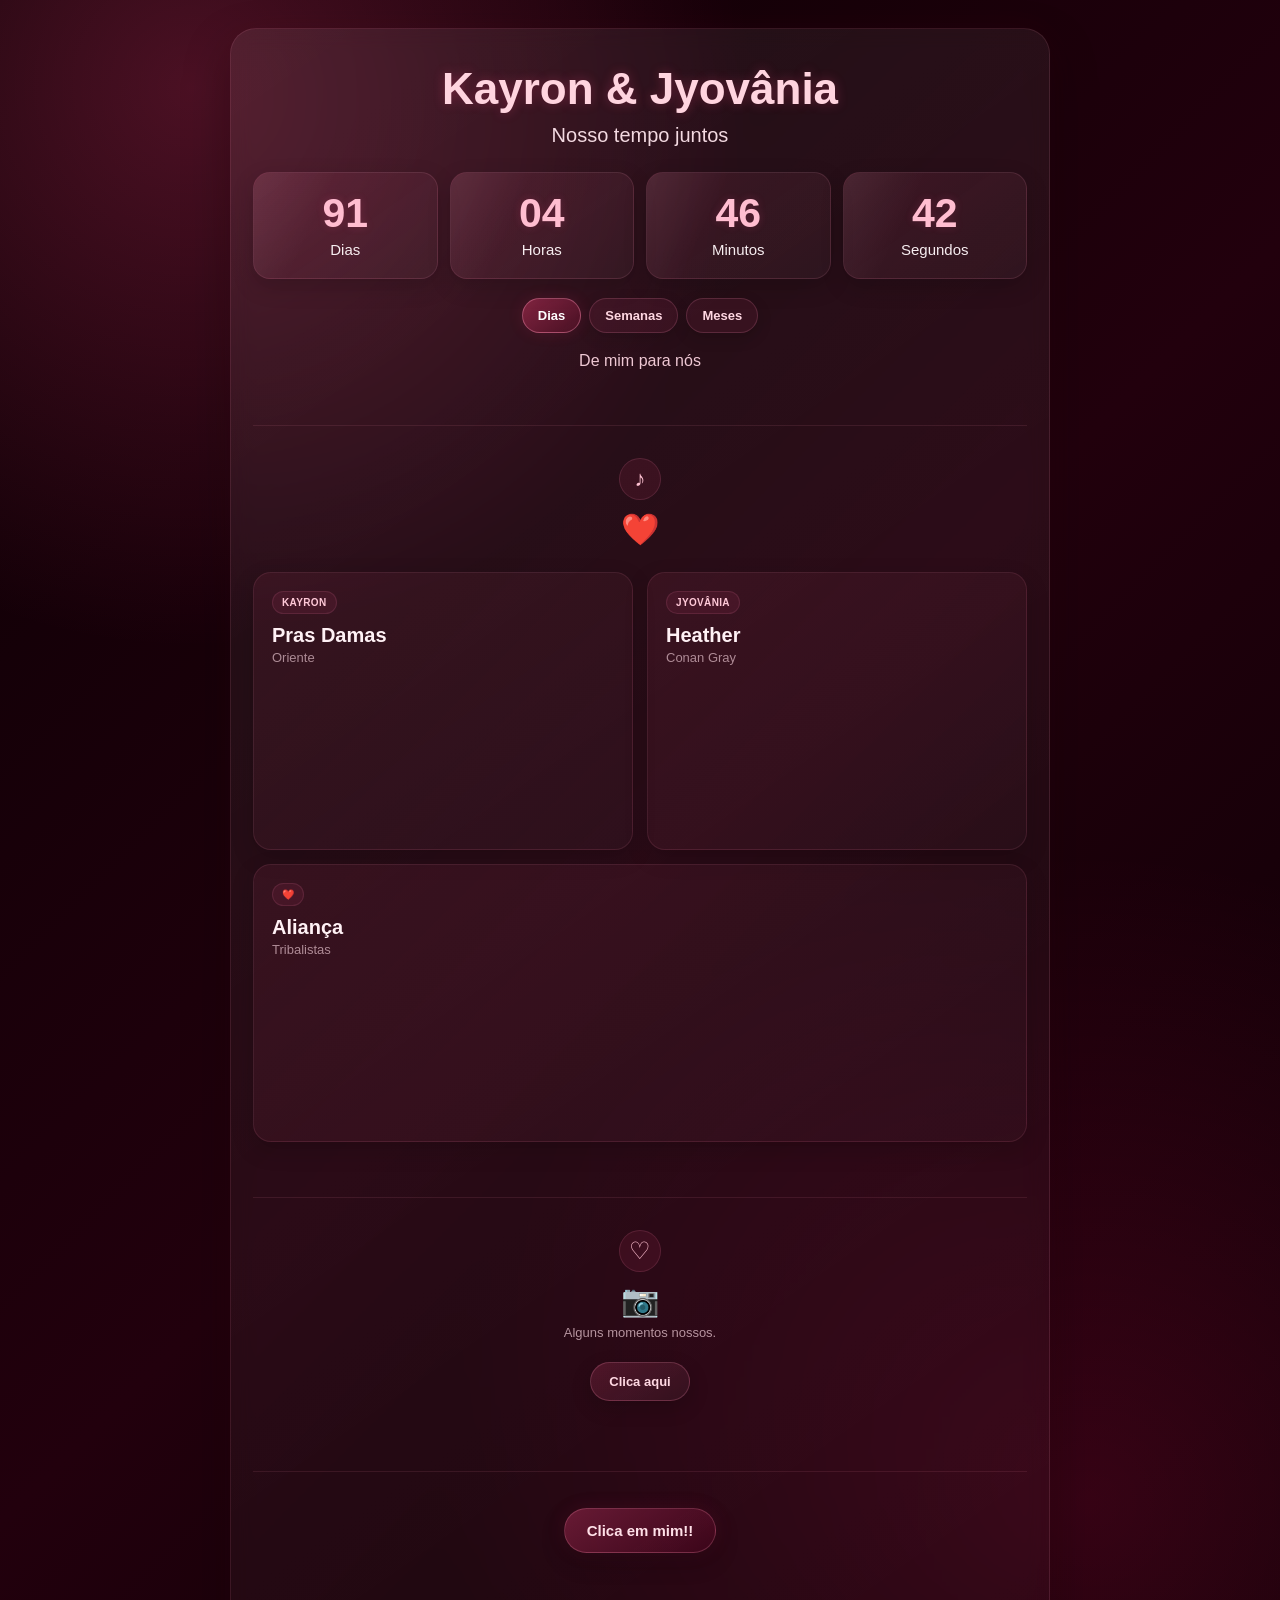
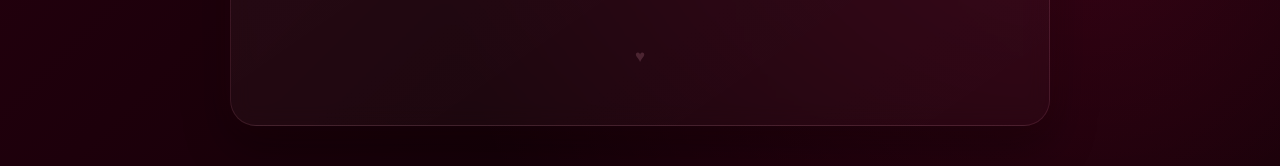
==== commit b03507ff: "Add files via upload" ====
--- a/index.html
+++ b/index.html
@@ -2475,6 +2475,202 @@
         font-size: 14px;
     }
 }
+/* ============================================
+   EASTER EGG
+============================================ */
+
+.easter-egg {
+    width: 100%;
+
+    margin-top: 80px;
+    padding-bottom: 20px;
+
+    text-align: center;
+
+    position: relative;
+}
+
+
+/* CORAÇÃO ESCONDIDO */
+
+.botao-secreto {
+    width: 28px;
+    height: 28px;
+
+    border: none;
+
+    background: transparent;
+
+    color: rgba(255, 170, 195, 0.18);
+
+    font-size: 17px;
+
+    cursor: pointer;
+
+    transition:
+        color 0.3s ease,
+        transform 0.3s ease,
+        text-shadow 0.3s ease;
+}
+
+
+/* Quando passa o mouse */
+
+.botao-secreto:hover {
+    color: rgba(255, 160, 190, 0.50);
+
+    transform: scale(1.15);
+
+    text-shadow:
+        0 0 10px
+        rgba(255, 70, 130, 0.30);
+}
+
+
+/* MENSAGEM ESCONDIDA */
+
+.mensagem-secreta {
+    display: none;
+
+    margin-top: 25px;
+
+    padding: 28px 18px;
+
+    border-radius: 20px;
+
+    background:
+        linear-gradient(
+            145deg,
+            rgba(255, 80, 135, 0.11),
+            rgba(255, 255, 255, 0.025)
+        );
+
+    border:
+        1px solid
+        rgba(255, 145, 180, 0.14);
+
+    box-shadow:
+        0 12px 35px
+        rgba(0, 0, 0, 0.25);
+}
+
+
+/* QUANDO FOR DESBLOQUEADO */
+
+.mensagem-secreta.ativo {
+    display: block;
+
+    animation:
+        revelarSegredo
+        0.6s ease;
+}
+
+
+@keyframes revelarSegredo {
+
+    from {
+        opacity: 0;
+
+        transform:
+            translateY(15px)
+            scale(0.98);
+    }
+
+    to {
+        opacity: 1;
+
+        transform:
+            translateY(0)
+            scale(1);
+    }
+
+}
+
+
+.mensagem-secreta h2 {
+    font-size:
+        clamp(25px, 5vw, 34px);
+
+    color: #ffd0df;
+
+    margin-bottom: 10px;
+
+    text-shadow:
+        0 0 15px
+        rgba(255, 60, 125, 0.25);
+}
+
+
+.mensagem-secreta p {
+    color: #f3d9e1;
+
+    font-size: 14px;
+
+    margin-bottom: 20px;
+}
+
+
+/* BOTÃO PARA OUTRA PÁGINA */
+
+.botao-pagina-secreta {
+    display: inline-block;
+
+    padding: 11px 20px;
+
+    border-radius: 999px;
+
+    text-decoration: none;
+
+    font-size: 13px;
+    font-weight: bold;
+
+    color: white;
+
+    background:
+        linear-gradient(
+            145deg,
+            rgba(255, 65, 120, 0.55),
+            rgba(150, 10, 60, 0.45)
+        );
+
+    border:
+        1px solid
+        rgba(255, 155, 190, 0.32);
+
+    box-shadow:
+        0 7px 22px
+        rgba(255, 40, 110, 0.12);
+
+    transition:
+        transform 0.25s ease,
+        box-shadow 0.25s ease;
+}
+
+
+.botao-pagina-secreta:hover {
+    transform:
+        translateY(-2px)
+        scale(1.03);
+
+    box-shadow:
+        0 10px 28px
+        rgba(255, 40, 110, 0.20);
+}
+
+
+/* CELULAR */
+
+@media (max-width: 480px) {
+
+    .easter-egg {
+        margin-top: 65px;
+    }
+
+    .mensagem-secreta {
+        padding: 24px 14px;
+    }
+
+}
 
 </style>
 
@@ -3220,6 +3416,43 @@
 
 </div>
 
+<!-- EASTER EGG -->
+
+<section class="easter-egg">
+
+    <!-- Botão escondido -->
+    <button
+        id="botaoSecreto"
+        class="botao-secreto"
+        type="button"
+        aria-label="Segredo"
+    >
+        ♥
+    </button>
+
+
+    <!-- Conteúdo que só aparece depois -->
+    <div
+        id="mensagemSecreta"
+        class="mensagem-secreta"
+    >
+
+        <h2>Eu te amo ❤️</h2>
+
+        <p>
+            Se você me ama, clica nesse botão:
+        </p>
+
+        <a
+            href="segredo.html"
+            class="botao-pagina-secreta"
+        >
+            Clica aqui ❤️
+        </a>
+
+    </div>
+
+</section>
     </main>
 
 
@@ -4232,6 +4465,41 @@
     });
 }
 
+/*
+========================================
+EASTER EGG
+========================================
+*/
+
+const botaoSecreto =
+    document.getElementById(
+        "botaoSecreto"
+    );
+
+const mensagemSecreta =
+    document.getElementById(
+        "mensagemSecreta"
+    );
+
+
+botaoSecreto.addEventListener(
+    "click",
+    function () {
+
+        /* some o botão secreto */
+
+        botaoSecreto.style.display =
+            "none";
+
+
+        /* revela a mensagem */
+
+        mensagemSecreta
+            .classList
+            .add("ativo");
+
+    }
+);
 </script>
 
 
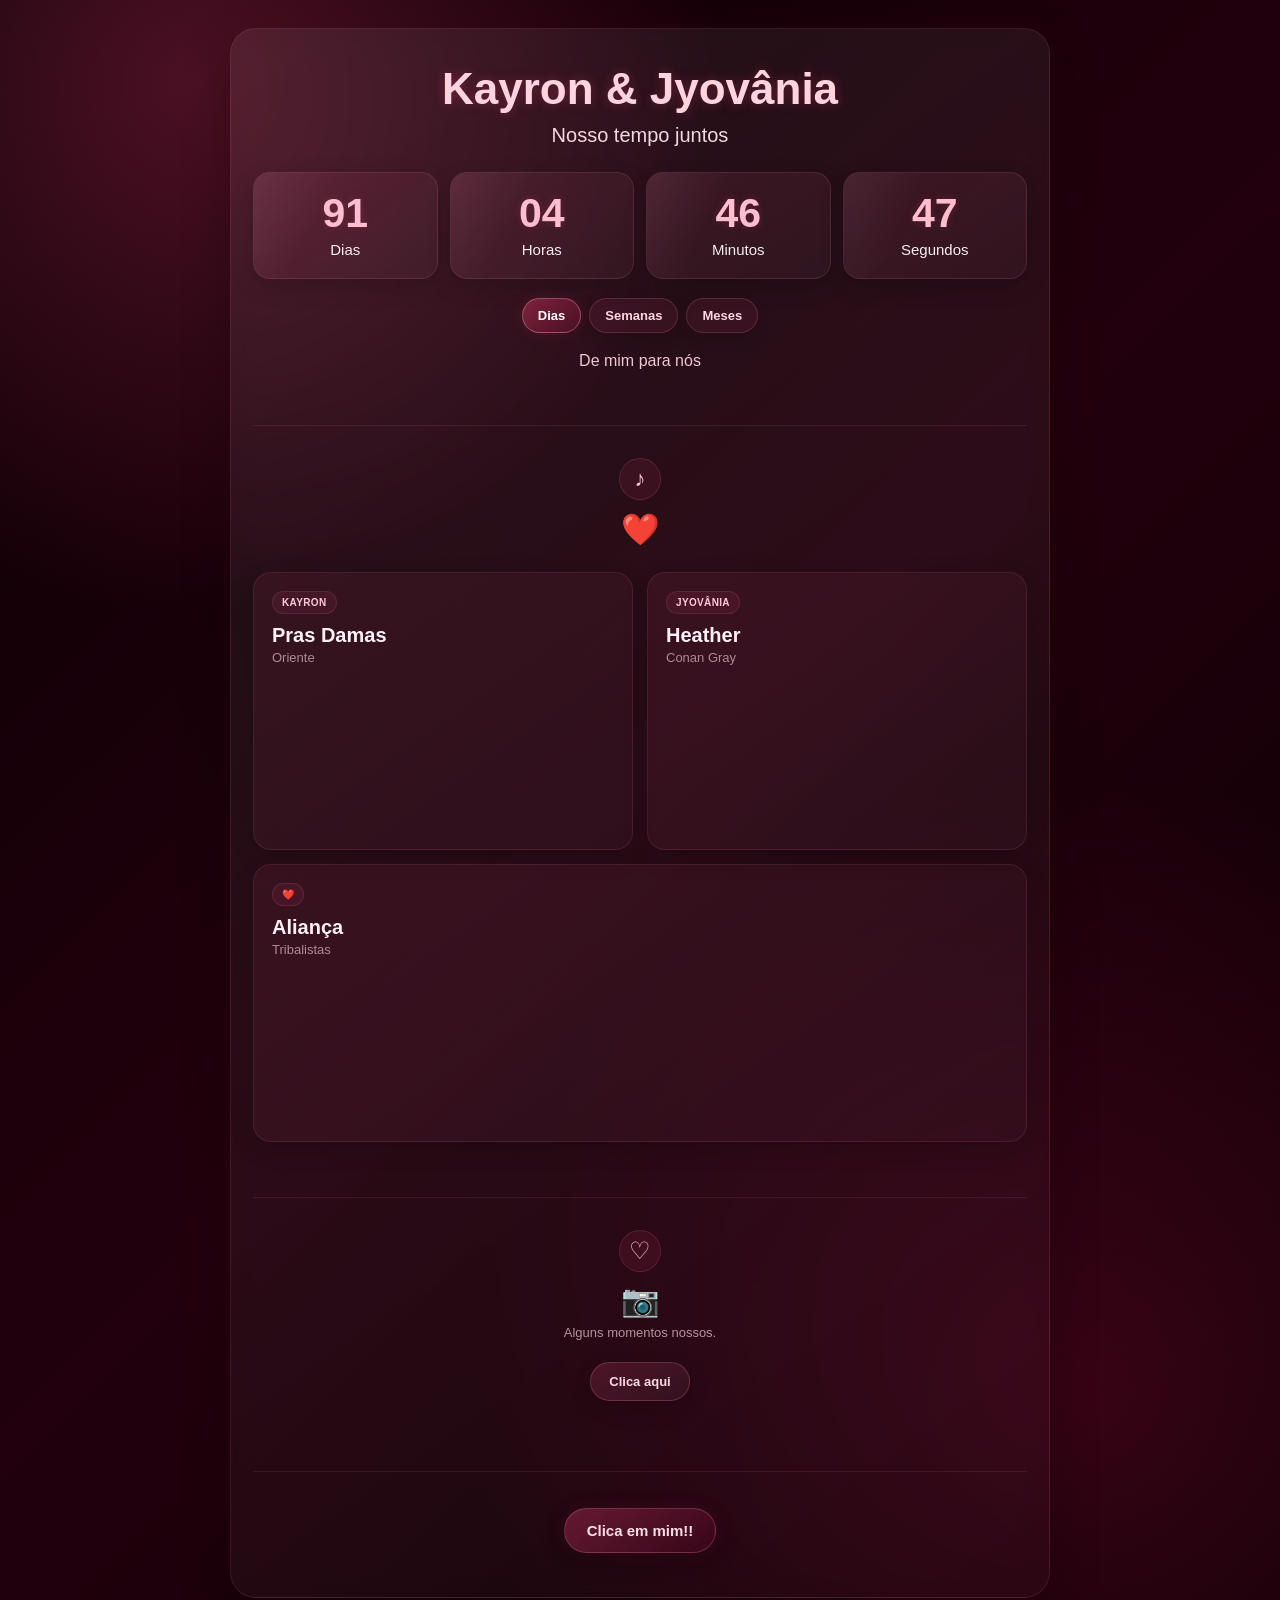
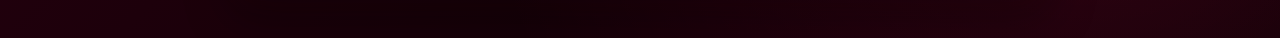
==== commit 0067645f: "Remove Easter egg section from index.html" ====
--- a/index.html
+++ b/index.html
@@ -3416,43 +3416,6 @@
 
 </div>
 
-<!-- EASTER EGG -->
-
-<section class="easter-egg">
-
-    <!-- Botão escondido -->
-    <button
-        id="botaoSecreto"
-        class="botao-secreto"
-        type="button"
-        aria-label="Segredo"
-    >
-        ♥
-    </button>
-
-
-    <!-- Conteúdo que só aparece depois -->
-    <div
-        id="mensagemSecreta"
-        class="mensagem-secreta"
-    >
-
-        <h2>Eu te amo ❤️</h2>
-
-        <p>
-            Se você me ama, clica nesse botão:
-        </p>
-
-        <a
-            href="segredo.html"
-            class="botao-pagina-secreta"
-        >
-            Clica aqui ❤️
-        </a>
-
-    </div>
-
-</section>
     </main>
 
 
@@ -4506,4 +4469,4 @@
 
 </body>
 
-</html>+</html>
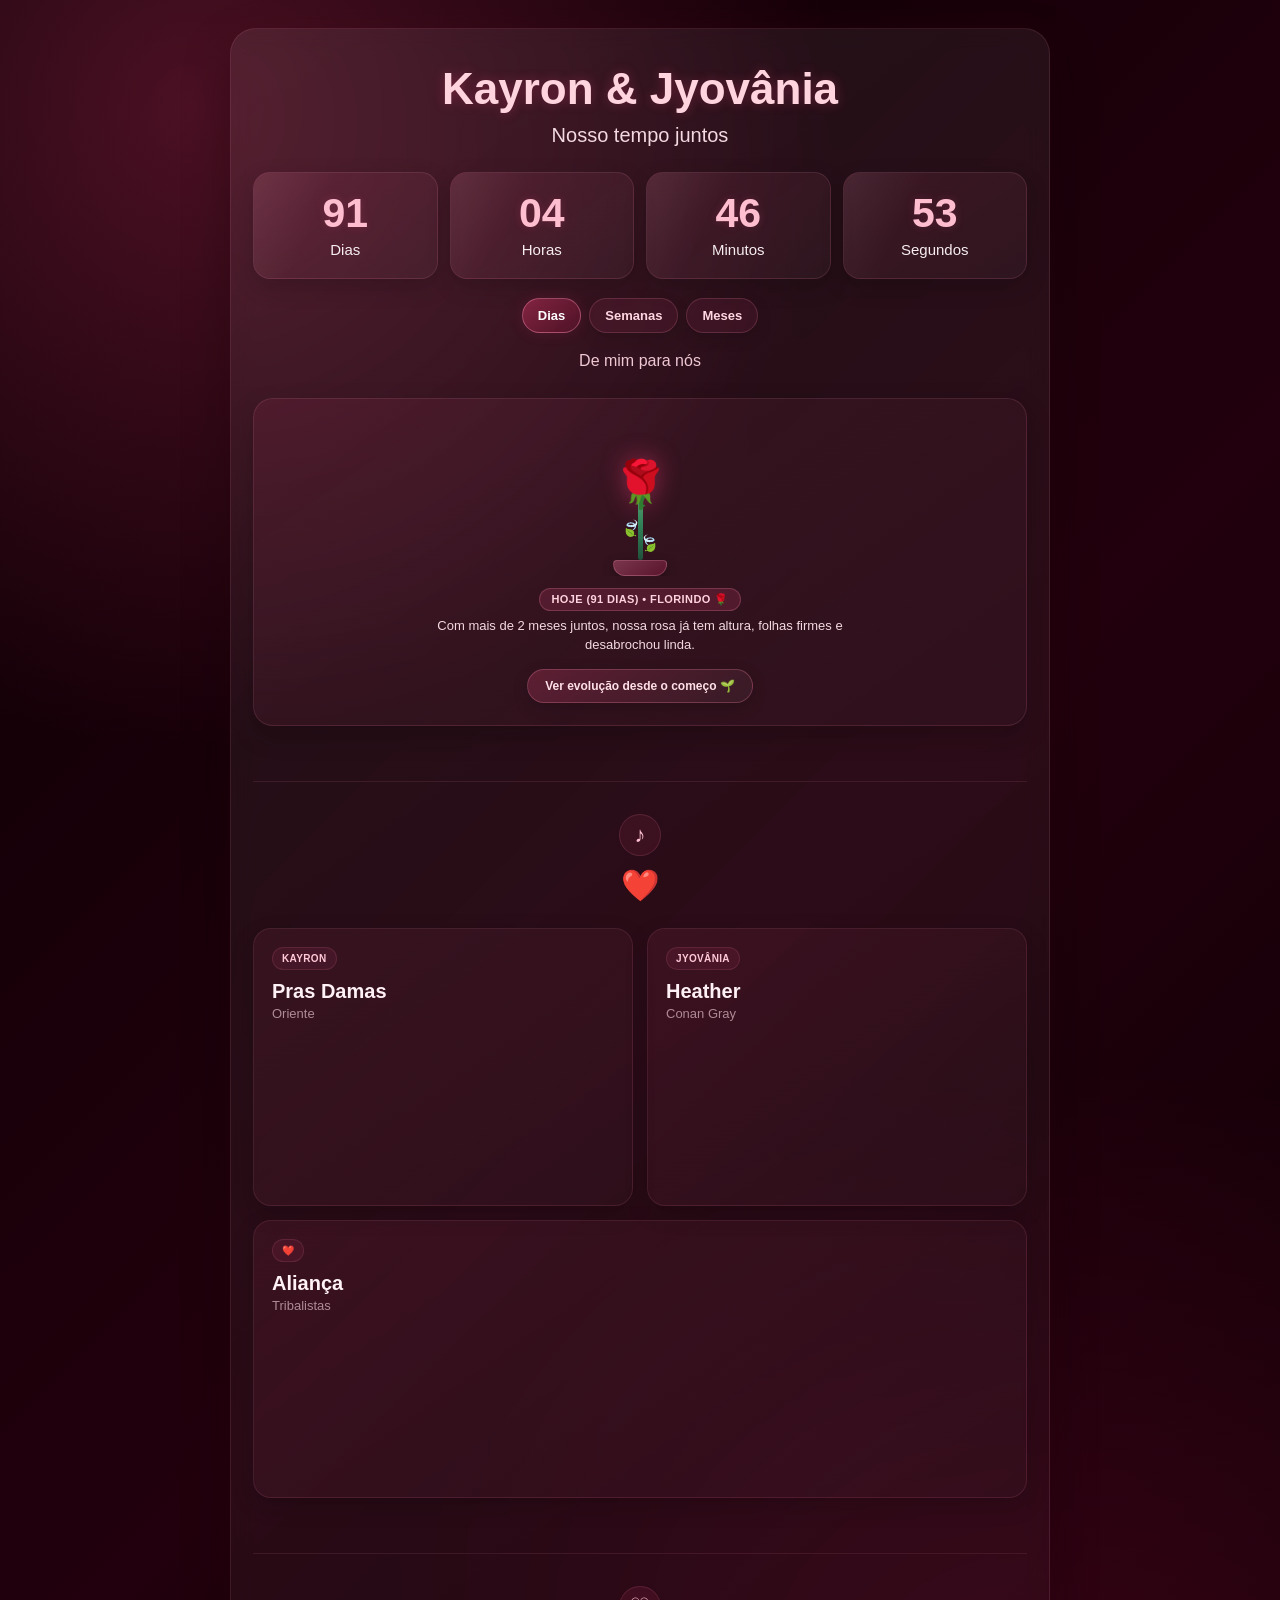
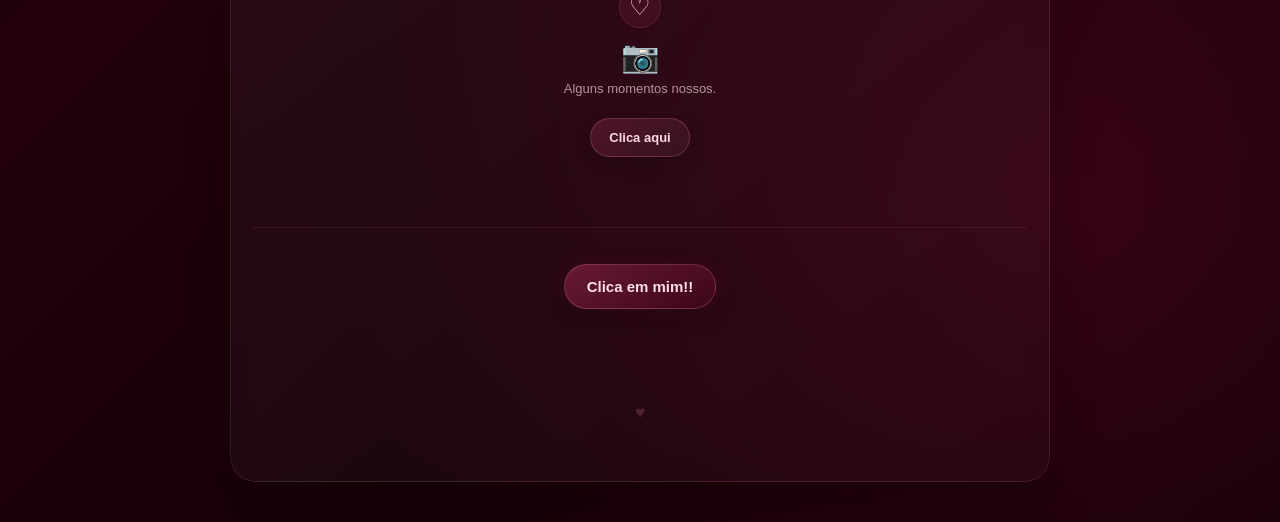
==== commit ec8f0dbc: "Add files via upload" ====
--- a/index.html
+++ b/index.html
@@ -1,857 +1,1687 @@
 <!DOCTYPE html>
 
+
+
 <html lang="pt-BR">
 
+
+
 <head>
 
+
+
     <meta charset="UTF-8">
 
+
+
     <meta name="viewport" content="width=device-width, initial-scale=1.0">
 
 
 
+
+
+
+
     <title>Kayron & Jyovânia ❤️</title>
 
 
 
+
+
+
+
     <style>
 
+
+
         * {
 
+
+
             margin: 0;
 
+
+
             padding: 0;
 
+
+
             box-sizing: border-box;
 
+
+
         }
 
 
 
+
+
+
+
         html,
 
+
+
         body {
 
+
+
             width: 100%;
 
+
+
             min-height: 100%;
 
+
+
         }
 
 
 
+
+
+
+
         body {
 
+
+
             min-height: 100vh;
 
 
 
+
+
+
+
             display: flex;
 
+
+
             justify-content: center;
 
+
+
             align-items: flex-start;
 
 
 
+
+
+
+
             padding: 28px 14px 40px;
 
 
 
+
+
+
+
             font-family: Arial, Helvetica, sans-serif;
 
 
 
+
+
+
+
             color: white;
 
+
+
             text-align: center;
 
 
 
+
+
+
+
             background:
 
+
+
                 radial-gradient(
 
+
+
                     circle at 15% 5%,
 
+
+
                     rgba(255, 65, 125, 0.25),
 
+
+
                     transparent 28%
 
+
+
                 ),
 
+
+
                 radial-gradient(
 
+
+
                     circle at 85% 85%,
 
+
+
                     rgba(255, 20, 100, 0.16),
 
+
+
                     transparent 35%
 
+
+
                 ),
 
+
+
                 linear-gradient(
 
+
+
                     135deg,
 
+
+
                     #0b0004,
 
+
+
                     #22000d 50%,
 
+
+
                     #090003
 
+
+
                 );
 
 
 
+
+
+
+
             overflow-x: hidden;
 
 
 
+
+
+
+
             position: relative;
 
+
+
         }
 
 
 
+
+
+
+
         /*
 
+
+
         ============================================
 
+
+
         CORAÇÕES DE FUNDO
 
+
+
         ============================================
 
+
+
         */
 
 
 
         .coracoes {
 
+
+
             position: fixed;
 
+
+
             inset: 0;
 
 
 
+
+
+
+
             width: 100%;
 
+
+
             height: 100%;
 
 
 
+
+
+
+
             pointer-events: none;
 
+
+
             overflow: hidden;
 
 
 
+
+
+
+
             z-index: 0;
 
+
+
         }
 
 
 
         .coracao {
 
+
+
             position: absolute;
 
 
 
+
+
+
+
             bottom: -60px;
 
 
 
+
+
+
+
             color: rgba(255, 125, 165, 0.48);
 
 
 
+
+
+
+
             filter:
 
+
+
                 drop-shadow(
 
+
+
                     0 0 7px
 
+
+
                     rgba(255, 70, 130, 0.25)
 
+
+
                 );
 
 
 
+
+
+
+
             animation:
 
+
+
                 subirCoracao linear infinite;
 
 
 
+
+
+
+
             user-select: none;
 
+
+
         }
 
 
 
+
+
+
+
         @keyframes subirCoracao {
 
 
 
+
+
+
+
             0% {
 
+
+
                 transform:
 
+
+
                     translateY(0)
 
+
+
                     translateX(0)
 
+
+
                     scale(0.8);
 
 
 
+
+
+
+
                 opacity: 0;
 
+
+
             }
 
 
 
+
+
+
+
             10% {
 
+
+
                 opacity: 0.6;
 
+
+
             }
 
 
 
+
+
+
+
             50% {
 
+
+
                 transform:
 
+
+
                     translateY(-50vh)
 
+
+
                     translateX(14px)
 
+
+
                     scale(1);
 
+
+
             }
 
 
 
+
+
+
+
             100% {
 
+
+
                 transform:
 
+
+
                     translateY(-115vh)
 
+
+
                     translateX(-12px)
 
+
+
                     scale(1.1);
 
 
 
+
+
+
+
                 opacity: 0;
 
+
+
             }
 
+
+
         }
 
 
 
 
 
+
+
+
+
+
+
         /*
 
+
+
         ============================================
 
+
+
         CONTAINER PRINCIPAL
 
+
+
         ============================================
 
+
+
         */
 
 
 
         .container {
 
+
+
             position: relative;
 
+
+
             z-index: 2;
 
 
 
+
+
+
+
             width: 100%;
 
+
+
             max-width: 820px;
 
 
 
+
+
+
+
             margin: 0 auto;
 
 
 
+
+
+
+
             padding: 34px 22px;
 
 
 
+
+
+
+
             border-radius: 26px;
 
 
 
+
+
+
+
             background:
 
+
+
                 linear-gradient(
 
+
+
                     145deg,
 
+
+
                     rgba(255, 255, 255, 0.07),
 
+
+
                     rgba(255, 255, 255, 0.02)
 
+
+
                 );
 
 
 
+
+
+
+
             border:
 
+
+
                 1px solid
 
+
+
                 rgba(255, 145, 180, 0.12);
 
 
 
+
+
+
+
             backdrop-filter: blur(10px);
 
 
 
+
+
+
+
             box-shadow:
 
+
+
                 0 20px 45px
 
+
+
                 rgba(0, 0, 0, 0.34),
 
+
+
                 0 0 35px
 
+
+
                 rgba(255, 20, 90, 0.05);
 
+
+
         }
 
 
 
+
+
+
+
         h1 {
 
+
+
             font-size: clamp(29px, 5vw, 44px);
 
 
 
+
+
+
+
             line-height: 1.2;
 
 
 
+
+
+
+
             margin-bottom: 8px;
 
 
 
+
+
+
+
             color: #ffd4df;
 
 
 
+
+
+
+
             text-shadow:
 
+
+
                 0 0 12px
 
+
+
                 rgba(255, 70, 130, 0.28);
 
+
+
         }
 
 
 
+
+
+
+
         .subtitulo {
 
+
+
             font-size: clamp(16px, 2.8vw, 20px);
 
 
 
+
+
+
+
             margin-bottom: 25px;
 
 
 
+
+
+
+
             color: #f3d9e1;
 
+
+
         }
 
 
 
 
 
+
+
+
+
+
+
         /*
 
+
+
         ============================================
 
+
+
         CONTADOR
 
+
+
         ============================================
 
+
+
         */
 
 
 
         .contador {
 
+
+
             width: 100%;
 
 
 
+
+
+
+
             display: grid;
 
 
 
+
+
+
+
             grid-template-columns:
 
+
+
                 repeat(4, minmax(0, 1fr));
 
 
 
+
+
+
+
             gap: 12px;
 
+
+
         }
 
 
 
+
+
+
+
         .caixa {
 
+
+
             position: relative;
 
 
 
+
+
+
+
             width: 100%;
 
 
 
+
+
+
+
             min-width: 0;
 
 
 
+
+
+
+
             padding: 20px 8px;
 
 
 
+
+
+
+
             border-radius: 17px;
 
 
 
+
+
+
+
             background:
 
+
+
                 linear-gradient(
 
+
+
                     145deg,
 
+
+
                     rgba(255, 95, 145, 0.105),
 
+
+
                     rgba(255, 255, 255, 0.03)
 
+
+
                 );
 
 
 
+
+
+
+
             border:
 
+
+
                 1px solid
 
+
+
                 rgba(255, 160, 195, 0.12);
 
 
 
+
+
+
+
             box-shadow:
 
+
+
                 0 8px 22px
 
+
+
                 rgba(0, 0, 0, 0.18);
 
 
 
+
+
+
+
             overflow: hidden;
 
+
+
         }
 
 
 
+
+
+
+
         .caixa::before {
 
+
+
             content: "";
 
 
 
+
+
+
+
             position: absolute;
 
 
 
+
+
+
+
             top: -50%;
 
+
+
             left: -45%;
 
 
 
+
+
+
+
             width: 75%;
 
+
+
             height: 190%;
 
 
 
+
+
+
+
             background:
 
+
+
                 linear-gradient(
 
+
+
                     90deg,
 
+
+
                     transparent,
 
+
+
                     rgba(255,255,255,0.06),
 
+
+
                     transparent
 
+
+
                 );
 
 
 
+
+
+
+
             transform: rotate(25deg);
 
 
 
+
+
+
+
             animation:
 
+
+
                 brilho 7s ease-in-out infinite;
 
+
+
         }
 
 
 
+
+
+
+
         @keyframes brilho {
 
 
 
+
+
+
+
             0%,
 
+
+
             100% {
 
+
+
                 transform:
 
+
+
                     translateX(-140%)
 
+
+
                     rotate(25deg);
 
+
+
             }
 
 
 
+
+
+
+
             50% {
 
+
+
                 transform:
 
+
+
                     translateX(300%)
 
+
+
                     rotate(25deg);
 
+
+
             }
 
+
+
         }
 
 
 
+
+
+
+
         .numero {
 
+
+
             position: relative;
 
+
+
             z-index: 1;
 
 
 
+
+
+
+
             display: block;
 
 
 
+
+
+
+
             font-size:
 
+
+
                 clamp(28px, 4.5vw, 41px);
 
 
 
+
+
+
+
             font-weight: bold;
 
 
 
+
+
+
+
             line-height: 1;
 
 
 
+
+
+
+
             color: #ffbdd0;
 
 
 
+
+
+
+
             text-shadow:
 
+
+
                 0 0 8px
 
+
+
                 rgba(255, 80, 140, 0.18);
 
+
+
         }
 
 
 
+
+
+
+
         .texto {
 
+
+
             position: relative;
 
+
+
             z-index: 1;
 
 
 
+
+
+
+
             margin-top: 7px;
 
 
 
+
+
+
+
             font-size:
 
+
+
                 clamp(12px, 1.8vw, 15px);
 
 
 
+
+
+
+
             color: #f7edf0;
 
+
+
         }
 
 
 
 
 
+
+
+
+
+
+
         /*
 
+
+
         ============================================
 
+
+
         BOTÕES
 
+
+
         ============================================
 
+
+
         */
 
 
 
         .botoes-contador {
 
+
+
             margin-top: 19px;
 
 
 
+
+
+
+
             display: flex;
 
+
+
             justify-content: center;
 
+
+
             align-items: center;
 
 
 
+
+
+
+
             gap: 8px;
 
 
 
+
+
+
+
             flex-wrap: wrap;
 
+
+
         }
 
 
 
+
+
+
+
         .botao-tempo {
 
+
+
             border:
 
+
+
                 1px solid
 
+
+
                 rgba(255, 145, 180, 0.18);
 
 
 
+
+
+
+
             outline: none;
 
 
 
+
+
+
+
             padding:
 
+
+
                 9px 15px;
 
 
 
+
+
+
+
             border-radius:
 
+
+
                 999px;
 
 
 
+
+
+
+
             cursor: pointer;
 
 
 
+
+
+
+
             font-size: 13px;
 
+
+
             font-weight: bold;
 
 
 
+
+
+
+
             color: #ffd7e2;
 
 
 
+
+
+
+
             background:
 
+
+
                 rgba(255, 85, 135, 0.08);
 
 
 
+
+
+
+
             box-shadow:
 
+
+
                 0 5px 15px
 
+
+
                 rgba(0, 0, 0, 0.15);
 
 
 
+
+
+
+
             transition:
 
+
+
                 0.25s ease;
 
+
+
         }
 
 
 
+
+
+
+
         .botao-tempo:hover {
 
+
+
             transform:
 
+
+
                 translateY(-2px);
 
 
 
+
+
+
+
             background:
 
+
+
                 rgba(255, 90, 145, 0.15);
 
+
+
         }
 
 
 
+
+
+
+
         .botao-tempo.ativo {
 
+
+
             color: white;
 
 
 
+
+
+
+
             background:
 
+
+
                 linear-gradient(
 
+
+
                     145deg,
 
+
+
                     rgba(255, 65, 120, 0.38),
 
+
+
                     rgba(155, 15, 60, 0.24)
 
+
+
                 );
 
 
 
+
+
+
+
             border-color:
 
+
+
                 rgba(255, 150, 185, 0.4);
 
 
 
+
+
+
+
             box-shadow:
 
+
+
                 0 0 16px
 
+
+
                 rgba(255, 40, 105, 0.12);
 
+
+
         }
 
 
 
+
+
+
+
         .desde {
 
+
+
             margin-top: 19px;
 
 
 
+
+
+
+
             font-size:
 
+
+
                 clamp(13px, 2vw, 16px);
 
 
 
+
+
+
+
             color: #efc8d4;
 
+
+
         }
 
 
 
 
 
+
+
+
+
+
+
         /*
 
+
+
         ============================================
 
+
+
         SEÇÃO DE MÚSICAS
 
+
+
         ============================================
 
+
+
         */
 
 
 
         .secao-musicas {
 
+
+
             width: 100%;
 
 
 
+
+
+
+
             margin-top: 55px;
 
 
 
+
+
+
+
             padding-top: 32px;
 
 
 
+
+
+
+
             border-top:
 
+
+
                 1px solid
 
+
+
                 rgba(255, 145, 180, 0.10);
 
+
+
         }
 
 
 
+
+
+
+
         .titulo-musicas {
 
+
+
             margin-bottom: 24px;
 
+
+
         }
 
 
 
+
+
+
+
         .icone-musica {
 
+
+
             display: flex;
 
+
+
             justify-content: center;
 
+
+
             align-items: center;
 
 
 
+
+
+
+
             width: 42px;
 
+
+
             height: 42px;
 
 
 
+
+
+
+
             margin:
 
+
+
                 0 auto 11px;
 
 
@@ -860,316 +1690,630 @@
 
 
 
+
+
+
+
             font-size: 22px;
 
 
 
+
+
+
+
             color: #ffc1d2;
 
 
 
+
+
+
+
             background:
 
+
+
                 rgba(255, 70, 125, 0.09);
 
 
 
+
+
+
+
             border:
 
+
+
                 1px solid
 
+
+
                 rgba(255, 145, 180, 0.14);
 
+
+
         }
 
 
 
+
+
+
+
         .titulo-musicas h2 {
 
+
+
             font-size:
 
+
+
                 clamp(23px, 4vw, 31px);
 
 
 
+
+
+
+
             color:
 
+
+
                 #ffd2df;
 
 
 
+
+
+
+
             margin-bottom:
 
+
+
                 6px;
 
+
+
         }
 
 
 
+
+
+
+
         .titulo-musicas p {
 
+
+
             font-size:
 
+
+
                 13px;
 
 
 
+
+
+
+
             color:
 
+
+
                 rgba(255, 220, 230, 0.66);
 
+
+
         }
 
 
 
+
+
+
+
         .lista-musicas {
 
+
+
             display:
 
+
+
                 grid;
 
 
 
+
+
+
+
             grid-template-columns:
 
+
+
                 repeat(2, minmax(0, 1fr));
 
 
 
+
+
+
+
             gap:
 
+
+
                 14px;
 
+
+
         }
 
 
 
+
+
+
+
         .card-musica {
 
+
+
             padding:
 
+
+
                 18px;
 
 
 
+
+
+
+
             border-radius:
 
+
+
                 18px;
 
 
 
+
+
+
+
             text-align:
 
+
+
                 left;
 
 
 
+
+
+
+
             background:
 
+
+
                 linear-gradient(
 
+
+
                     145deg,
 
+
+
                     rgba(255, 85, 135, 0.075),
 
+
+
                     rgba(255,255,255,0.02)
 
+
+
                 );
 
 
 
+
+
+
+
             border:
 
+
+
                 1px solid
 
+
+
                 rgba(255, 150, 185, 0.11);
 
 
 
+
+
+
+
             box-shadow:
 
+
+
                 0 8px 22px
 
+
+
                 rgba(0,0,0,0.18);
 
+
+
         }
 
 
 
+
+
+
+
         .musica-extra {
 
+
+
             grid-column:
 
+
+
                 1 / -1;
 
+
+
         }
 
 
 
+
+
+
+
         .tipo-musica {
 
+
+
             display:
 
+
+
                 inline-block;
 
 
 
+
+
+
+
             margin-bottom:
 
+
+
                 10px;
 
 
 
+
+
+
+
             padding:
 
+
+
                 5px 9px;
 
 
 
+
+
+
+
             border-radius:
 
+
+
                 999px;
 
 
 
+
+
+
+
             font-size:
 
+
+
                 10px;
 
 
 
+
+
+
+
             font-weight:
 
+
+
                 bold;
 
 
 
+
+
+
+
             text-transform:
 
+
+
                 uppercase;
 
 
 
+
+
+
+
             letter-spacing:
 
+
+
                 0.35px;
 
 
 
+
+
+
+
             color:
 
+
+
                 #ffc9d8;
 
 
 
+
+
+
+
             background:
 
+
+
                 rgba(255, 85, 135, 0.08);
 
 
 
+
+
+
+
             border:
 
+
+
                 1px solid
 
+
+
                 rgba(255, 140, 180, 0.12);
 
+
+
         }
 
 
 
+
+
+
+
         .card-musica h3 {
 
+
+
             font-size:
 
+
+
                 20px;
 
 
 
+
+
+
+
             margin-bottom:
 
+
+
                 3px;
 
 
 
+
+
+
+
             color:
 
+
+
                 #fff1f5;
 
+
+
         }
 
 
 
+
+
+
+
         .artista {
 
+
+
             margin-bottom:
 
+
+
                 14px;
 
 
 
+
+
+
+
             font-size:
 
+
+
                 13px;
 
 
 
+
+
+
+
             color:
 
+
+
                 rgba(255, 220, 230, 0.60);
 
+
+
         }
 
 
 
+
+
+
+
         .spotify-player {
 
+
+
             width:
 
+
+
                 100%;
 
 
 
+
+
+
+
             border-radius:
 
+
+
                 14px;
 
 
 
+
+
+
+
             overflow:
 
+
+
                 hidden;
 
+
+
         }
 
 
 
+
+
+
+
         .spotify-player iframe {
 
+
+
             display:
 
+
+
                 block;
 
 
 
+
+
+
+
             width:
 
+
+
                 100%;
 
+
+
         }
 
 
 
 
 
+
+
+
+
+
+
         /*
 
+
+
         ============================================
 
+
+
         TABLET
 
+
+
         ============================================
 
+
+
         */
 
 
@@ -1178,80 +2322,158 @@
 
 
 
+
+
+
+
             .container {
 
+
+
                 max-width: 560px;
 
 
 
+
+
+
+
                 padding:
 
+
+
                     28px 16px;
 
+
+
             }
 
 
 
+
+
+
+
             .contador {
 
+
+
                 grid-template-columns:
 
+
+
                     repeat(2, minmax(0, 1fr));
 
 
 
+
+
+
+
                 gap:
 
+
+
                     10px;
 
+
+
             }
 
 
 
+
+
+
+
             .caixa {
 
+
+
                 padding:
 
+
+
                     18px 8px;
 
+
+
             }
 
 
 
+
+
+
+
             .lista-musicas {
 
+
+
                 grid-template-columns:
 
+
+
                     1fr;
 
+
+
             }
 
 
 
+
+
+
+
             .musica-extra {
 
+
+
                 grid-column:
 
+
+
                     auto;
 
+
+
             }
 
 
 
+
+
+
+
         }
 
 
 
 
 
+
+
+
+
+
+
         /*
 
+
+
         ============================================
 
+
+
         CELULAR
 
+
+
         ============================================
 
+
+
         */
 
 
@@ -1260,370 +2482,738 @@
 
 
 
+
+
+
+
             body {
 
+
+
                 padding:
 
+
+
                     18px 10px 30px;
 
+
+
             }
 
 
 
+
+
+
+
             .container {
 
+
+
                 width:
 
+
+
                     100%;
 
 
 
+
+
+
+
                 padding:
 
+
+
                     23px 12px;
 
 
 
+
+
+
+
                 border-radius:
 
+
+
                     20px;
 
+
+
             }
 
 
 
+
+
+
+
             h1 {
 
+
+
                 font-size:
 
+
+
                     28px;
 
 
 
+
+
+
+
                 margin-bottom:
 
+
+
                     6px;
 
+
+
             }
 
 
 
+
+
+
+
             .subtitulo {
 
+
+
                 font-size:
 
+
+
                     15px;
 
 
 
+
+
+
+
                 margin-bottom:
 
+
+
                     20px;
 
+
+
             }
 
 
 
+
+
+
+
             .contador {
 
+
+
                 grid-template-columns:
 
+
+
                     repeat(2, 1fr);
 
 
 
+
+
+
+
                 gap:
 
+
+
                     8px;
 
+
+
             }
 
 
 
+
+
+
+
             .caixa {
 
+
+
                 padding:
 
+
+
                     15px 5px;
 
 
 
+
+
+
+
                 border-radius:
 
+
+
                     14px;
 
+
+
             }
 
 
 
+
+
+
+
             .numero {
 
+
+
                 font-size:
 
+
+
                     29px;
 
+
+
             }
 
 
 
+
+
+
+
             .texto {
 
+
+
                 margin-top:
 
+
+
                     5px;
 
 
 
+
+
+
+
                 font-size:
 
+
+
                     11px;
 
+
+
             }
 
 
 
+
+
+
+
             .botoes-contador {
 
+
+
                 margin-top:
 
+
+
                     15px;
 
 
 
+
+
+
+
                 gap:
 
+
+
                     6px;
 
+
+
             }
 
 
 
+
+
+
+
             .botao-tempo {
 
+
+
                 padding:
 
+
+
                     8px 11px;
 
 
 
+
+
+
+
                 font-size:
 
+
+
                     11px;
 
+
+
             }
 
 
 
+
+
+
+
             .desde {
 
+
+
                 margin-top:
 
+
+
                     15px;
 
 
 
+
+
+
+
                 font-size:
 
+
+
                     13px;
 
+
+
             }
 
 
 
+
+
+
+
             .secao-musicas {
 
+
+
                 margin-top:
 
+
+
                     42px;
 
 
 
+
+
+
+
                 padding-top:
 
+
+
                     28px;
 
+
+
             }
 
 
 
+
+
+
+
             .titulo-musicas {
 
+
+
                 margin-bottom:
 
+
+
                     19px;
 
+
+
             }
 
 
 
+
+
+
+
             .icone-musica {
 
+
+
                 width:
 
+
+
                     38px;
 
 
 
+
+
+
+
                 height:
 
+
+
                     38px;
 
 
 
+
+
+
+
                 font-size:
 
+
+
                     20px;
 
 
 
+
+
+
+
                 margin-bottom:
 
+
+
                     9px;
 
+
+
             }
 
 
 
+
+
+
+
             .titulo-musicas h2 {
 
+
+
                 font-size:
 
+
+
                     23px;
 
+
+
             }
 
 
 
+
+
+
+
             .titulo-musicas p {
 
+
+
                 font-size:
 
+
+
                     12px;
 
 
 
+
+
+
+
                 line-height:
 
+
+
                     1.4;
 
 
 
+
+
+
+
                 padding:
 
+
+
                     0 8px;
 
+
+
             }
 
 
 
+
+
+
+
             .lista-musicas {
 
+
+
                 gap:
 
+
+
                     10px;
 
+
+
             }
 
 
 
+
+
+
+
             .card-musica {
 
+
+
                 padding:
 
+
+
                     14px;
 
 
 
+
+
+
+
                 border-radius:
 
+
+
                     15px;
 
+
+
             }
 
 
 
+
+
+
+
             .card-musica h3 {
 
+
+
                 font-size:
 
+
+
                     18px;
 
+
+
             }
 
 
 
+
+
+
+
             .artista {
 
+
+
                 font-size:
 
+
+
                     12px;
 
 
 
+
+
+
+
                 margin-bottom:
 
+
+
                     11px;
 
+
+
             }
 
 
 
+
+
+
+
             .tipo-musica {
 
+
+
                 font-size:
 
+
+
                     9px;
 
 
 
+
+
+
+
                 padding:
 
+
+
                     4px 8px;
 
 
 
+
+
+
+
                 margin-bottom:
 
+
+
                     8px;
 
+
+
             }
 
 
 
+
+
+
+
             .spotify-player iframe {
 
+
+
                 height:
 
+
+
                     152px;
 
+
+
             }
 
 
 
+
+
+
+
             .coracao {
 
+
+
                 font-size:
 
+
+
                     15px;
 
+
+
             }
 
 
 
+
+
+
+
         }
 
 
 
 
 
+
+
+
+
+
+
         /*
 
+
+
         ============================================
 
+
+
         CELULARES MUITO PEQUENOS
 
+
+
         ============================================
 
+
+
         */
 
 
@@ -1632,1307 +3222,3632 @@
 
 
 
+
+
+
+
             .container {
 
+
+
                 padding:
 
+
+
                     20px 9px;
 
+
+
             }
 
 
 
+
+
+
+
             .contador {
 
+
+
                 gap:
 
+
+
                     7px;
 
+
+
             }
 
 
 
+
+
+
+
             .caixa {
 
+
+
                 padding:
 
+
+
                     14px 4px;
 
+
+
             }
 
 
 
+
+
+
+
             .numero {
 
+
+
                 font-size:
 
+
+
                     26px;
 
+
+
             }
 
 
 
+
+
+
+
             .botao-tempo {
 
+
+
                 padding:
 
+
+
                     7px 9px;
 
 
 
+
+
+
+
                 font-size:
 
+
+
                     10px;
 
+
+
             }
 
 
 
+
+
+
+
         }
 
+
+
         /* ============================================
 
+
+
    FOTOS
 
+
+
 ============================================ */
 
 
 
+
+
+
+
 .secao-fotos {
 
+
+
     width: 100%;
 
+
+
     margin-top: 55px;
 
+
+
     padding-top: 32px;
 
 
 
+
+
+
+
     border-top:
 
+
+
         1px solid
 
+
+
         rgba(255, 145, 180, 0.10);
 
+
+
 }
 
 
 
+
+
+
+
 .titulo-fotos {
 
+
+
     margin-bottom: 22px;
 
+
+
 }
 
 
 
+
+
+
+
 .icone-foto {
 
+
+
     display: flex;
 
+
+
     justify-content: center;
 
+
+
     align-items: center;
 
 
 
+
+
+
+
     width: 42px;
 
+
+
     height: 42px;
 
 
 
+
+
+
+
     margin: 0 auto 10px;
 
 
 
+
+
+
+
     border-radius: 50%;
 
 
 
+
+
+
+
     font-size: 24px;
 
 
 
+
+
+
+
     color: #ffc1d2;
 
 
 
+
+
+
+
     background:
 
+
+
         rgba(255, 70, 125, 0.09);
 
 
 
+
+
+
+
     border:
 
+
+
         1px solid
 
+
+
         rgba(255, 145, 180, 0.14);
 
+
+
 }
 
 
 
+
+
+
+
 .titulo-fotos h2 {
 
+
+
     font-size:
 
+
+
         clamp(23px, 4vw, 31px);
 
 
 
+
+
+
+
     color: #ffd2df;
 
 
 
+
+
+
+
     margin-bottom: 6px;
 
+
+
 }
 
 
 
+
+
+
+
 .titulo-fotos p {
 
+
+
     font-size: 13px;
 
 
 
+
+
+
+
     color:
 
+
+
         rgba(255, 220, 230, 0.66);
 
+
+
 }
 
 
 
 
 
+
+
+
+
+
+
 /* GALERIA */
 
 
 
+
+
+
+
 .galeria-fotos {
 
+
+
     display: grid;
 
 
 
+
+
+
+
     grid-template-columns:
 
+
+
         repeat(2, 1fr);
 
 
 
+
+
+
+
     gap: 10px;
 
+
+
 }
 
 
 
+
+
+
+
 .foto-card {
 
+
+
     width: 100%;
 
 
 
+
+
+
+
     aspect-ratio: 1 / 1;
 
 
 
+
+
+
+
     overflow: hidden;
 
 
 
+
+
+
+
     border-radius: 16px;
 
 
 
+
+
+
+
     border:
 
+
+
         1px solid
 
+
+
         rgba(255, 150, 185, 0.12);
 
 
 
+
+
+
+
     background:
 
+
+
         rgba(255,255,255,0.03);
 
 
 
+
+
+
+
     box-shadow:
 
+
+
         0 8px 22px
 
+
+
         rgba(0,0,0,0.20);
 
+
+
 }
 
 
 
+
+
+
+
 .foto-card img {
 
+
+
     width: 100%;
 
+
+
     height: 100%;
 
 
 
+
+
+
+
     display: block;
 
 
 
+
+
+
+
     object-fit: cover;
 
 
 
+
+
+
+
     transition:
 
+
+
         transform 0.35s ease;
 
+
+
 }
 
 
 
+
+
+
+
 .foto-card:hover img {
 
+
+
     transform:
 
+
+
         scale(1.04);
 
+
+
 }
 
 
 
 
 
+
+
+
+
+
+
 /* Foto vertical das alianças */
 
 
 
+
+
+
+
 .foto-alta {
 
+
+
     grid-row:
 
+
+
         span 2;
 
 
 
+
+
+
+
     aspect-ratio:
 
+
+
         auto;
 
 
 
+
+
+
+
     min-height:
 
+
+
         420px;
 
+
+
 }
 
 
 
 
 
+
+
+
+
+
+
 /* Última foto ocupa largura inteira */
 
 
 
+
+
+
+
 .foto-destaque {
 
+
+
     grid-column:
 
+
+
         1 / -1;
 
 
 
+
+
+
+
     aspect-ratio:
 
+
+
         16 / 9;
 
+
+
 }
 
 
 
 
 
+
+
+
+
+
+
 /* ============================================
 
+
+
    CELULAR
 
+
+
 ============================================ */
 
 
 
+
+
+
+
 @media (max-width: 480px) {
 
 
 
+
+
+
+
     .secao-fotos {
 
+
+
         margin-top:
 
+
+
             42px;
 
 
 
+
+
+
+
         padding-top:
 
+
+
             28px;
 
+
+
     }
 
 
 
+
+
+
+
     .galeria-fotos {
 
+
+
         grid-template-columns:
 
+
+
             repeat(2, 1fr);
 
 
 
+
+
+
+
         gap:
 
+
+
             7px;
 
+
+
     }
 
 
 
+
+
+
+
     .foto-card {
 
+
+
         border-radius:
 
+
+
             12px;
 
+
+
     }
 
 
 
+
+
+
+
     .foto-alta {
 
+
+
         min-height:
 
+
+
             320px;
 
+
+
     }
 
 
 
+
+
+
+
     .foto-destaque {
 
+
+
         grid-column:
 
+
+
             1 / -1;
 
+
+
     }
 
 
 
+
+
+
+
 }
 
+
+
 /* ============================================
 
+
+
    BOTÃO PARA REVELAR AS FOTOS
 
+
+
 ============================================ */
 
 
 
+
+
+
+
 .botao-revelar-fotos {
 
+
+
     border:
 
+
+
         1px solid
 
+
+
         rgba(255, 145, 180, 0.22);
 
 
 
+
+
+
+
     outline: none;
 
 
 
+
+
+
+
     padding:
 
+
+
         11px 18px;
 
 
 
+
+
+
+
     border-radius:
 
+
+
         999px;
 
 
 
+
+
+
+
     cursor: pointer;
 
 
 
+
+
+
+
     font-size: 13px;
 
+
+
     font-weight: bold;
 
 
 
+
+
+
+
     color: #ffd8e3;
 
 
 
+
+
+
+
     background:
 
+
+
         linear-gradient(
 
+
+
             145deg,
 
+
+
             rgba(255, 80, 135, 0.18),
 
+
+
             rgba(255, 255, 255, 0.04)
 
+
+
         );
 
 
 
+
+
+
+
     box-shadow:
 
+
+
         0 7px 20px
 
+
+
         rgba(0, 0, 0, 0.20);
 
 
 
+
+
+
+
     transition:
 
+
+
         transform 0.25s ease,
 
-        background 0.25s ease,
+
+
+        *background* 0.25s ease,
+
+
 
         box-shadow 0.25s ease;
 
+
+
 }
 
 
 
+
+
+
+
 .botao-revelar-fotos:hover {
 
+
+
     transform:
 
+
+
         translateY(-2px);
 
 
 
+
+
+
+
     background:
 
+
+
         linear-gradient(
 
+
+
             145deg,
 
+
+
             rgba(255, 80, 135, 0.27),
 
+
+
             rgba(255, 255, 255, 0.06)
 
+
+
         );
 
 
 
+
+
+
+
     box-shadow:
 
+
+
         0 10px 25px
 
+
+
         rgba(255, 40, 110, 0.10);
 
+
+
 }
 
 
 
 
 
+
+
+
+
+
+
 /* ============================================
 
+
+
    MOSTRAR / ESCONDER GALERIA
 
+
+
 ============================================ */
 
 
 
+
+
+
+
 .galeria-fotos {
 
+
+
     margin-top: 22px;
 
 
 
+
+
+
+
     transition:
 
+
+
         opacity 0.4s ease,
 
+
+
         transform 0.4s ease;
 
+
+
 }
 
 
 
+
+
+
+
 .galeria-fotos.escondida {
 
+
+
     display: none;
 
+
+
 }
 
 
 
+
+
+
+
 .galeria-fotos.aparecendo {
 
+
+
     animation:
 
+
+
         aparecerGaleria 0.5s ease;
 
+
+
 }
 
 
 
+
+
+
+
 @keyframes aparecerGaleria {
 
 
 
+
+
+
+
     from {
 
+
+
         opacity: 0;
 
 
 
+
+
+
+
         transform:
 
+
+
             translateY(15px);
 
+
+
     }
 
 
 
+
+
+
+
     to {
 
+
+
         opacity: 1;
 
 
 
+
+
+
+
         transform:
 
+
+
             translateY(0);
 
+
+
     }
 
+
+
 }
 
 
 
 
 
+
+
+
+
+
+
 /* ============================================
 
+
+
    FOTOS CLICÁVEIS
 
+
+
 ============================================ */
 
 
 
+
+
+
+
 .foto-card {
 
+
+
     cursor: pointer;
 
+
+
 }
 
 
 
+
+
+
+
 .foto-card img {
 
+
+
     cursor: zoom-in;
 
+
+
 }
 
 
 
 
 
+
+
+
+
+
+
 /* ============================================
+
+
+
    TELA CHEIA DAS FOTOS
+
+
+
 ============================================ */
 
+
+
 .visualizador-foto {
+
+
+
     position: fixed;
+
+
+
     inset: 0;
+
+
+
     width: 100%;
+
+
+
     height: 100dvh;
+
+
+
     display: none;
+
+
+
     background: rgba(0, 0, 0, 0.96);
+
+
+
     z-index: 99999;
+
+
+
     overflow-y: auto;
+
+
+
     overflow-x: hidden;
+
+
+
     -webkit-overflow-scrolling: touch;
+
+
+
     overscroll-behavior: contain;
+
+
+
     padding: 64px 12px 24px;
+
+
+
 }
 
+
+
 .visualizador-foto.ativo {
+
+
+
     display: flex;
+
+
+
     justify-content: center;
+
+
+
     align-items: flex-start;
+
+
+
     animation: aparecerVisualizador 0.22s ease;
+
+
+
 }
 
+
+
 @keyframes aparecerVisualizador {
+
+
+
     from { opacity: 0; }
+
+
+
     to { opacity: 1; }
+
+
+
 }
 
+
+
 .visualizador-foto img {
+
+
+
     display: block;
+
+
+
     width: auto;
+
+
+
     height: auto;
+
+
+
     max-width: min(96vw, 1100px);
+
+
+
     max-height: calc(100dvh - 88px);
+
+
+
     object-fit: contain;
+
+
+
     border-radius: 12px;
+
+
+
     box-shadow: 0 15px 60px rgba(0, 0, 0, 0.65);
+
+
+
     margin: auto;
+
+
+
 }
 
+
+
 .fechar-foto {
+
+
+
     position: fixed;
+
+
+
     top: 12px;
+
+
+
     right: 12px;
+
+
+
     width: 44px;
+
+
+
     height: 44px;
+
+
+
     display: flex;
+
+
+
     justify-content: center;
+
+
+
     align-items: center;
+
+
+
     border: 1px solid rgba(255, 255, 255, 0.20);
+
+
+
     border-radius: 50%;
+
+
+
     cursor: pointer;
+
+
+
     font-size: 20px;
+
+
+
     color: white;
+
+
+
     background: rgba(40, 40, 40, 0.78);
+
+
+
     backdrop-filter: blur(8px);
+
+
+
     z-index: 100000;
+
+
+
 }
 
+
+
 .fechar-foto:active {
+
+
+
     transform: scale(0.94);
+
+
+
 }
 
+
+
 @media (max-width: 480px) {
+
+
+
     .botao-revelar-fotos {
+
+
+
         padding: 10px 15px;
+
+
+
         font-size: 12px;
+
+
+
     }
 
+
+
     .visualizador-foto {
+
+
+
         padding: 62px 8px 18px;
+
+
+
     }
 
+
+
     .visualizador-foto img {
+
+
+
         width: 100%;
+
+
+
         height: auto;
+
+
+
         max-width: 100%;
+
+
+
         max-height: none;
+
+
+
         object-fit: contain;
+
+
+
         border-radius: 10px;
+
+
+
         margin: 0 auto;
+
+
+
     }
 
+
+
     .fechar-foto {
+
+
+
         width: 40px;
+
+
+
         height: 40px;
+
+
+
         font-size: 18px;
+
+
+
     }
+
+
+
 }
 
 
 
+
+
+
+
 /* ============================================
+
+
+
    SURPRESA FINAL
+
+
+
 ============================================ */
 
+
+
 .secao-surpresa {
+
+
+
     width: 100%;
+
+
+
     margin-top: 70px;
+
+
+
     padding-top: 36px;
+
+
+
     padding-bottom: 10px;
+
+
+
     border-top: 1px solid rgba(255, 145, 180, 0.10);
+
+
+
     text-align: center;
+
+
+
 }
 
+
+
 .botao-surpresa {
+
+
+
     border: 1px solid rgba(255, 145, 180, 0.24);
+
+
+
     outline: none;
+
+
+
     padding: 13px 22px;
+
+
+
     border-radius: 999px;
+
+
+
     cursor: pointer;
+
+
+
     font-size: 15px;
+
+
+
     font-weight: 800;
+
+
+
     color: #ffe0e8;
+
+
+
     background: linear-gradient(145deg, rgba(255, 70, 130, 0.30), rgba(120, 0, 45, 0.22));
+
+
+
     box-shadow: 0 8px 24px rgba(0, 0, 0, 0.24), 0 0 20px rgba(255, 50, 115, 0.10);
-    transition: transform 0.25s ease, background 0.25s ease, box-shadow 0.25s ease;
+
+
+
+    transition: transform 0.25s ease, *background* 0.25s ease, box-shadow 0.25s ease;
+
+
+
 }
 
+
+
 .botao-surpresa:hover {
+
+
+
     transform: translateY(-2px) scale(1.02);
+
+
+
     background: linear-gradient(145deg, rgba(255, 70, 130, 0.42), rgba(150, 0, 55, 0.28));
+
+
+
     box-shadow: 0 12px 30px rgba(0, 0, 0, 0.28), 0 0 24px rgba(255, 50, 115, 0.15);
+
+
+
 }
 
+
+
 .mensagem-surpresa {
+
+
+
     display: none;
+
+
+
     margin-top: 8px;
+
+
+
     padding: 24px 16px;
+
+
+
     border-radius: 20px;
+
+
+
     background: linear-gradient(145deg, rgba(255, 80, 135, 0.10), rgba(255, 255, 255, 0.025));
+
+
+
     border: 1px solid rgba(255, 150, 185, 0.13);
+
+
+
     box-shadow: 0 10px 28px rgba(0, 0, 0, 0.20);
+
+
+
 }
 
+
+
 .mensagem-surpresa.ativa {
+
+
+
     display: block;
+
+
+
     animation: aparecerMensagem 0.55s ease;
+
+
+
 }
 
+
+
 .mensagem-surpresa h2 {
+
+
+
     font-size: clamp(30px, 6vw, 46px);
+
+
+
     color: #ffc4d6;
+
+
+
     margin-bottom: 14px;
+
+
+
     text-shadow: 0 0 16px rgba(255, 70, 130, 0.28);
+
+
+
 }
 
+
+
 .mensagem-surpresa p {
+
+
+
     font-size: clamp(14px, 2.6vw, 18px);
+
+
+
     line-height: 1.6;
+
+
+
     color: #f7dce5;
+
+
+
 }
 
+
+
 .mensagem-surpresa strong {
+
+
+
     color: #ffbdd0;
+
+
+
 }
 
+
+
 @keyframes aparecerMensagem {
+
+
+
     from {
+
+
+
         opacity: 0;
+
+
+
         transform: translateY(14px) scale(0.98);
+
+
+
     }
+
+
+
     to {
+
+
+
         opacity: 1;
+
+
+
         transform: translateY(0) scale(1);
+
+
+
     }
+
+
+
 }
 
+
+
 .coracao-explosao {
+
+
+
     position: fixed;
+
+
+
     left: 50%;
+
+
+
     top: 50%;
+
+
+
     pointer-events: none;
+
+
+
     z-index: 100001;
+
+
+
     font-size: 22px;
+
+
+
     color: #ff8fb3;
+
+
+
     text-shadow: 0 0 10px rgba(255, 70, 130, 0.35);
+
+
+
     animation: explodirCoracao 1.7s ease-out forwards;
+
+
+
 }
 
+
+
 @keyframes explodirCoracao {
+
+
+
     0% {
+
+
+
         opacity: 0;
+
+
+
         transform: translate(-50%, -50%) scale(0.6);
+
+
+
     }
+
+
+
     12% {
+
+
+
         opacity: 1;
+
+
+
     }
+
+
+
     100% {
+
+
+
         opacity: 0;
+
+
+
         transform: translate(calc(-50% + var(--x)), calc(-50% + var(--y))) rotate(var(--r)) scale(1.3);
+
+
+
     }
+
+
+
 }
 
+
+
 @media (max-width: 480px) {
+
+
+
     .secao-surpresa {
+
+
+
         margin-top: 52px;
+
+
+
         padding-top: 30px;
+
+
+
     }
 
+
+
     .botao-surpresa {
+
+
+
         padding: 11px 18px;
+
+
+
         font-size: 13px;
+
+
+
     }
 
+
+
     .mensagem-surpresa {
+
+
+
         padding: 20px 13px;
+
+
+
         border-radius: 16px;
+
+
+
     }
 
+
+
     .mensagem-surpresa h2 {
+
+
+
         font-size: 31px;
+
+
+
     }
 
+
+
     .mensagem-surpresa p {
+
+
+
         font-size: 14px;
+
+
+
     }
+
+
+
 }
+
+
+
 /* ============================================
+
+
+
    EASTER EGG
+
+
+
 ============================================ */
 
+
+
 .easter-egg {
+
+
+
     width: 100%;
 
+
+
     margin-top: 80px;
+
+
+
     padding-bottom: 20px;
 
+
+
     text-align: center;
 
+
+
     position: relative;
+
+
+
 }
 
 
+
+
+
 /* CORAÇÃO ESCONDIDO */
 
+
+
 .botao-secreto {
+
+
+
     width: 28px;
+
+
+
     height: 28px;
 
+
+
     border: none;
 
+
+
     background: transparent;
 
+
+
     color: rgba(255, 170, 195, 0.18);
 
+
+
     font-size: 17px;
 
+
+
     cursor: pointer;
 
+
+
     transition:
+
+
+
         color 0.3s ease,
+
+
+
         transform 0.3s ease,
+
+
+
         text-shadow 0.3s ease;
+
+
+
 }
 
 
+
+
+
 /* Quando passa o mouse */
 
+
+
 .botao-secreto:hover {
+
+
+
     color: rgba(255, 160, 190, 0.50);
 
+
+
     transform: scale(1.15);
 
+
+
     text-shadow:
+
+
+
         0 0 10px
+
+
+
         rgba(255, 70, 130, 0.30);
+
+
+
 }
 
 
+
+
+
 /* MENSAGEM ESCONDIDA */
 
+
+
 .mensagem-secreta {
+
+
+
     display: none;
 
+
+
     margin-top: 25px;
 
+
+
     padding: 28px 18px;
 
+
+
     border-radius: 20px;
 
+
+
     background:
+
+
+
         linear-gradient(
+
+
+
             145deg,
+
+
+
             rgba(255, 80, 135, 0.11),
+
+
+
             rgba(255, 255, 255, 0.025)
+
+
+
         );
 
+
+
     border:
+
+
+
         1px solid
+
+
+
         rgba(255, 145, 180, 0.14);
 
+
+
     box-shadow:
+
+
+
         0 12px 35px
+
+
+
         rgba(0, 0, 0, 0.25);
+
+
+
 }
 
 
+
+
+
 /* QUANDO FOR DESBLOQUEADO */
 
+
+
 .mensagem-secreta.ativo {
+
+
+
     display: block;
 
+
+
     animation:
+
+
+
         revelarSegredo
+
+
+
         0.6s ease;
+
+
+
 }
 
 
+
+
+
 @keyframes revelarSegredo {
 
+
+
     from {
+
+
+
         opacity: 0;
 
+
+
         transform:
+
+
+
             translateY(15px)
+
+
+
             scale(0.98);
+
+
+
     }
 
+
+
     to {
+
+
+
         opacity: 1;
 
+
+
         transform:
+
+
+
             translateY(0)
+
+
+
             scale(1);
+
+
+
     }
 
+
+
 }
 
 
+
+
+
 .mensagem-secreta h2 {
+
+
+
     font-size:
+
+
+
         clamp(25px, 5vw, 34px);
 
+
+
     color: #ffd0df;
 
+
+
     margin-bottom: 10px;
 
+
+
     text-shadow:
+
+
+
         0 0 15px
+
+
+
         rgba(255, 60, 125, 0.25);
+
+
+
 }
 
 
+
+
+
 .mensagem-secreta p {
+
+
+
     color: #f3d9e1;
 
+
+
     font-size: 14px;
 
+
+
     margin-bottom: 20px;
+
+
+
 }
 
 
+
+
+
 /* BOTÃO PARA OUTRA PÁGINA */
 
+
+
 .botao-pagina-secreta {
+
+
+
     display: inline-block;
 
+
+
     padding: 11px 20px;
 
+
+
     border-radius: 999px;
 
+
+
     text-decoration: none;
 
+
+
     font-size: 13px;
+
+
+
     font-weight: bold;
 
+
+
     color: white;
 
+
+
     background:
+
+
+
         linear-gradient(
+
+
+
             145deg,
+
+
+
             rgba(255, 65, 120, 0.55),
+
+
+
             rgba(150, 10, 60, 0.45)
+
+
+
         );
 
+
+
     border:
+
+
+
         1px solid
+
+
+
         rgba(255, 155, 190, 0.32);
 
+
+
     box-shadow:
+
+
+
         0 7px 22px
+
+
+
         rgba(255, 40, 110, 0.12);
 
+
+
     transition:
+
+
+
         transform 0.25s ease,
+
+
+
         box-shadow 0.25s ease;
+
+
+
 }
 
 
+
+
+
 .botao-pagina-secreta:hover {
+
+
+
     transform:
+
+
+
         translateY(-2px)
+
+
+
         scale(1.03);
 
+
+
     box-shadow:
+
+
+
         0 10px 28px
+
+
+
         rgba(255, 40, 110, 0.20);
+
+
+
 }
 
 
+
+
+
 /* CELULAR */
 
+
+
 @media (max-width: 480px) {
 
+
+
     .easter-egg {
+
+
+
         margin-top: 65px;
+
+
+
     }
 
+
+
     .mensagem-secreta {
+
+
+
         padding: 24px 14px;
+
+
+
     }
 
+
+
 }
 
+
+
+/* ============================================
+
+
+
+   ESTILOS ADICIONAIS DA ROSA CRESCENTE
+
+
+
+============================================ */
+
+
+
+.secao-rosa {
+
+
+
+    margin-top: 28px;
+
+
+
+    padding: 22px 16px;
+
+
+
+    border-radius: 20px;
+
+
+
+    background: linear-gradient(145deg, rgba(255, 80, 135, 0.08), rgba(255, 255, 255, 0.02));
+
+
+
+    border: 1px solid rgba(255, 150, 185, 0.13);
+
+
+
+    box-shadow: 0 10px 26px rgba(0, 0, 0, 0.20);
+
+
+
+}
+
+
+
+.rosa-palco {
+
+
+
+    position: relative;
+
+
+
+    height: 155px;
+
+
+
+    display: flex;
+
+
+
+    flex-direction: column;
+
+
+
+    justify-content: flex-end;
+
+
+
+    align-items: center;
+
+
+
+    margin-bottom: 12px;
+
+
+
+    overflow: hidden;
+
+
+
+}
+
+
+
+.planta-wrapper {
+
+
+
+    display: flex;
+
+
+
+    flex-direction: column;
+
+
+
+    align-items: center;
+
+
+
+    transform-origin: bottom center;
+
+
+
+    transition: transform 1.6s cubic-bezier(0.22, 1, 0.36, 1), filter 1.6s ease;
+
+
+
+    animation: balancoSuave 4.5s ease-in-out infinite;
+
+
+
+}
+
+
+
+@keyframes balancoSuave {
+
+
+
+    0%, 100% { transform: rotate(-2deg); }
+
+
+
+    50% { transform: rotate(2deg); }
+
+
+
+}
+
+
+
+.rosa-flor {
+
+
+
+    font-size: 46px;
+
+
+
+    line-height: 1;
+
+
+
+    z-index: 2;
+
+
+
+    filter: drop-shadow(0 0 12px rgba(255, 65, 125, 0.45));
+
+
+
+    transition: transform 1.6s ease, font-size 1.6s ease;
+
+
+
+}
+
+
+
+.rosa-caule {
+
+
+
+    width: 5px;
+
+
+
+    height: 55px;
+
+
+
+    margin-top: -6px;
+
+
+
+    background: linear-gradient(to bottom, #38a169, #22543d);
+
+
+
+    border-radius: 4px;
+
+
+
+    position: relative;
+
+
+
+    transition: height 1.6s cubic-bezier(0.22, 1, 0.36, 1);
+
+
+
+}
+
+
+
+.rosa-folha {
+
+
+
+    position: absolute;
+
+
+
+    font-size: 16px;
+
+
+
+    line-height: 1;
+
+
+
+    transition: opacity 1.2s ease, transform 1.2s ease;
+
+
+
+}
+
+
+
+.rosa-folha.esq {
+
+
+
+    left: -16px;
+
+
+
+    top: 35%;
+
+
+
+    transform: scaleX(-1) rotate(-15deg);
+
+
+
+}
+
+
+
+.rosa-folha.dir {
+
+
+
+    right: -16px;
+
+
+
+    top: 60%;
+
+
+
+    transform: rotate(-15deg);
+
+
+
+}
+
+
+
+.rosa-vaso {
+
+
+
+    width: 54px;
+
+
+
+    height: 16px;
+
+
+
+    border-radius: 4px 4px 12px 12px;
+
+
+
+    background: linear-gradient(145deg, rgba(255, 120, 160, 0.35), rgba(140, 25, 65, 0.45));
+
+
+
+    border: 1px solid rgba(255, 165, 195, 0.25);
+
+
+
+    box-shadow: 0 4px 12px rgba(0, 0, 0, 0.3);
+
+
+
+    z-index: 3;
+
+
+
+}
+
+
+
+.rosa-info {
+
+
+
+    max-width: 440px;
+
+
+
+    margin: 0 auto 14px;
+
+
+
+}
+
+
+
+.rosa-estagio-badge {
+
+
+
+    display: inline-block;
+
+
+
+    padding: 4px 11px;
+
+
+
+    border-radius: 999px;
+
+
+
+    font-size: 11px;
+
+
+
+    font-weight: bold;
+
+
+
+    letter-spacing: 0.4px;
+
+
+
+    text-transform: uppercase;
+
+
+
+    color: #ffd2df;
+
+
+
+    background: rgba(255, 75, 130, 0.16);
+
+
+
+    border: 1px solid rgba(255, 150, 185, 0.22);
+
+
+
+    margin-bottom: 6px;
+
+
+
+}
+
+
+
+.rosa-descricao {
+
+
+
+    font-size: 13px;
+
+
+
+    line-height: 1.45;
+
+
+
+    color: #f3d9e1;
+
+
+
+    min-height: 38px;
+
+
+
+}
+
+
+
+.botao-evolucao {
+
+
+
+    border: 1px solid rgba(255, 145, 180, 0.25);
+
+
+
+    outline: none;
+
+
+
+    padding: 9px 17px;
+
+
+
+    border-radius: 999px;
+
+
+
+    cursor: pointer;
+
+
+
+    font-size: 12px;
+
+
+
+    font-weight: bold;
+
+
+
+    color: #ffe0e8;
+
+
+
+    background: linear-gradient(145deg, rgba(255, 75, 130, 0.22), rgba(255, 255, 255, 0.04));
+
+
+
+    box-shadow: 0 5px 16px rgba(0, 0, 0, 0.18);
+
+
+
+    transition: transform 0.25s ease, background 0.25s ease;
+
+
+
+}
+
+
+
+.botao-evolucao:hover:not(:disabled) {
+
+
+
+    transform: translateY(-2px);
+
+
+
+    background: linear-gradient(145deg, rgba(255, 75, 130, 0.34), rgba(255, 255, 255, 0.07));
+
+
+
+}
+
+
+
+.botao-evolucao:disabled {
+
+
+
+    opacity: 0.65;
+
+
+
+    cursor: default;
+
+
+
+}
+
+
+
 </style>
 
+
+
 </head>
 
 
 
+
+
+
+
 <body>
 
 
 
+
+
+
+
     <div
 
+
+
         class="coracoes"
 
+
+
         id="coracoes"
 
+
+
     ></div>
 
 
 
 
 
+
+
+
+
+
+
     <main class="container">
 
 
 
+
+
+
+
         <h1>
 
+
+
             Kayron & Jyovânia&#x20;
 
+
+
         </h1>
 
 
 
+
+
+
+
         <p class="subtitulo">
 
+
+
             Nosso tempo juntos
 
+
+
         </p>
 
 
 
 
 
+
+
+
+
+
+
         <section class="contador">
 
 
 
+
+
+
+
             <div class="caixa">
 
+
+
                 <span
 
+
+
                     class="numero"
 
+
+
                     id="valor1"
 
+
+
                 >
 
+
+
                     0
 
+
+
                 </span>
 
 
 
+
+
+
+
                 <p
 
+
+
                     class="texto"
 
+
+
                     id="texto1"
 
+
+
                 >
 
+
+
                     Dias
 
+
+
                 </p>
 
+
+
             </div>
 
 
 
 
 
+
+
+
+
+
+
             <div class="caixa">
 
+
+
                 <span
 
+
+
                     class="numero"
 
+
+
                     id="valor2"
 
+
+
                 >
 
+
+
                     00
 
+
+
                 </span>
 
 
 
+
+
+
+
                 <p
 
+
+
                     class="texto"
 
+
+
                     id="texto2"
 
+
+
                 >
 
+
+
                     Horas
 
+
+
                 </p>
 
+
+
             </div>
 
 
 
 
 
+
+
+
+
+
+
             <div class="caixa">
 
+
+
                 <span
 
+
+
                     class="numero"
 
+
+
                     id="valor3"
 
+
+
                 >
 
+
+
                     00
 
+
+
                 </span>
 
 
 
+
+
+
+
                 <p
 
+
+
                     class="texto"
 
+
+
                     id="texto3"
 
+
+
                 >
 
+
+
                     Minutos
 
+
+
                 </p>
 
+
+
             </div>
 
 
 
 
 
+
+
+
+
+
+
             <div class="caixa">
 
+
+
                 <span
 
+
+
                     class="numero"
 
+
+
                     id="valor4"
 
+
+
                 >
 
+
+
                     00
 
+
+
                 </span>
 
 
 
+
+
+
+
                 <p
 
+
+
                     class="texto"
 
+
+
                     id="texto4"
 
+
+
                 >
 
+
+
                     Segundos
 
+
+
                 </p>
 
+
+
             </div>
 
 
 
+
+
+
+
         </section>
 
 
 
 
 
+
+
+
+
+
+
         <div class="botoes-contador">
 
 
 
+
+
+
+
             <button
 
+
+
                 class="botao-tempo ativo"
 
+
+
                 id="botaoNormal"
 
+
+
                 type="button"
 
+
+
             >
 
+
+
                 Dias
 
+
+
             </button>
 
 
 
+
+
+
+
             <button
 
+
+
                 class="botao-tempo"
 
+
+
                 id="botaoSemanas"
 
+
+
                 type="button"
 
+
+
             >
 
+
+
                 Semanas
 
+
+
             </button>
 
 
 
+
+
+
+
             <button
 
+
+
                 class="botao-tempo"
 
+
+
                 id="botaoMeses"
 
+
+
                 type="button"
 
+
+
             >
 
+
+
                 Meses
 
+
+
             </button>
 
 
 
+
+
+
+
         </div>
 
 
 
 
 
+
+
+
+
+
+
         <p class="desde">
 
+
+
             De mim para nós
 
+
+
         </p>
 
 
 
 
+        <!-- SEÇÃO DA ROSA ADICIONADA AQUI -->
+
+
+
+        <section class="secao-rosa" aria-label="Nossa rosa crescendo">
+
+
+
+            <div class="rosa-palco">
+
+
+
+                <div class="planta-wrapper" id="plantaWrapper">
+
+
+
+                    <div class="rosa-flor" id="rosaFlor">🌹</div>
+
+
+
+                    <div class="rosa-caule" id="rosaCaule">
+
+
+
+                        <span class="rosa-folha esq" id="folhaEsq">🍃</span>
+
+
+
+                        <span class="rosa-folha dir" id="folhaDir">🍃</span>
+
+
+
+                    </div>
+
+
+
+                </div>
+
+
+
+                <div class="rosa-vaso"></div>
+
+
+
+            </div>
+
+
+
+            <div class="rosa-info">
+
+
+
+                <span class="rosa-estagio-badge" id="rosaEstagio">Carregando...</span>
+
+
+
+                <p class="rosa-descricao" id="rosaDescricao"></p>
+
+
+
+            </div>
+
+
+
+            <button class="botao-evolucao" id="botaoEvolucao" type="button">
+
+
+
+                Ver evolução desde o começo 🌱
+
+
+
+            </button>
+
+
+
+        </section>
+
+
+
+
+
+
 
         <!-- ========================================
 
+
+
              MÚSICAS
 
-        ========================================= -->
+
+
+========================================= -->
+
+
+
+
 
 
 
@@ -2940,116 +6855,230 @@
 
 
 
+
+
+
+
             <div class="titulo-musicas">
 
 
 
+
+
+
+
                 <span class="icone-musica">
 
+
+
                     ♪
 
+
+
                 </span>
 
 
 
+
+
+
+
                 <h2>
 
-                      ❤️
+
+
+                     ❤️
+
+
 
                 </h2>
 
 
 
+
+
+
+
                 <p>
 
 
 
+
+
+
+
                 </p>
 
 
 
+
+
+
+
             </div>
 
 
 
 
 
+
+
+
+
+
+
             <div class="lista-musicas">
 
 
 
 
 
+
+
+
+
+
+
                 <article class="card-musica">
 
 
 
+
+
+
+
                     <div class="tipo-musica">
 
+
+
                         Kayron
 
+
+
                     </div>
 
 
 
+
+
+
+
                     <h3>
 
+
+
                         Pras Damas
 
+
+
                     </h3>
 
 
 
+
+
+
+
                     <p class="artista">
 
+
+
                         Oriente
 
+
+
                     </p>
 
 
 
+
+
+
+
                     <div class="spotify-player">
 
 
 
+
+
+
+
                         <iframe
 
+
+
                             style="border-radius: 14px;"
 
+
+
                             src="https://open.spotify.com/embed/track/274REus0NhGTKYA09jvvbW?utm_source=generator"
 
+
+
                             width="100%"
 
+
+
                             height="152"
 
+
+
                             frameborder="0"
 
+
+
                             allowfullscreen=""
 
+
+
                             allow="
 
+
+
                                 autoplay;
 
+
+
                                 clipboard-write;
 
+
+
                                 encrypted-media;
 
+
+
                                 fullscreen;
 
+
+
                                 picture-in-picture
 
+
+
                             "
 
+
+
                             loading="lazy">
 
+
+
                         </iframe>
 
 
 
+
+
+
+
                     </div>
 
 
 
+
+
+
+
                 </article>
 
 
@@ -3058,76 +7087,154 @@
 
 
 
+
+
+
+
+
+
+
+
                 <article class="card-musica">
 
 
 
+
+
+
+
                     <div class="tipo-musica">
 
+
+
                         Jyovânia
 
+
+
                     </div>
 
 
 
+
+
+
+
                     <h3>
 
+
+
                         Heather
 
+
+
                     </h3>
 
 
 
+
+
+
+
                     <p class="artista">
 
+
+
                         Conan Gray
 
+
+
                     </p>
 
 
 
+
+
+
+
                     <div class="spotify-player">
 
 
 
+
+
+
+
                         <iframe
 
+
+
                             style="border-radius: 14px;"
 
+
+
                             src="https://open.spotify.com/embed/track/4xqrdfXkTW4T0RauPLv3WA?utm_source=generator"
 
+
+
                             width="100%"
 
+
+
                             height="152"
 
+
+
                             frameborder="0"
 
+
+
                             allowfullscreen=""
 
+
+
                             allow="
 
+
+
                                 autoplay;
 
+
+
                                 clipboard-write;
 
+
+
                                 encrypted-media;
 
+
+
                                 fullscreen;
 
+
+
                                 picture-in-picture
 
+
+
                             "
 
+
+
                             loading="lazy">
 
+
+
                         </iframe>
 
 
 
+
+
+
+
                     </div>
 
 
 
+
+
+
+
                 </article>
 
 
@@ -3136,218 +7243,438 @@
 
 
 
+
+
+
+
+
+
+
+
                 <article class="card-musica musica-extra">
 
 
 
+
+
+
+
                     <div class="tipo-musica">
 
+
+
                        ❤️
 
+
+
                     </div>
 
 
 
+
+
+
+
                     <h3>
 
+
+
                         Aliança
 
+
+
                     </h3>
 
 
 
+
+
+
+
                     <p class="artista">
 
+
+
                         Tribalistas
 
+
+
                     </p>
 
 
 
+
+
+
+
                     <div class="spotify-player">
 
 
 
+
+
+
+
                         <iframe
 
+
+
                             style="border-radius: 14px;"
 
+
+
                             src="https://open.spotify.com/embed/track/1DLKuppSYytOuxhtI6KBGu?utm_source=generator"
 
+
+
                             width="100%"
 
+
+
                             height="152"
 
+
+
                             frameborder="0"
 
+
+
                             allowfullscreen=""
 
+
+
                             allow="
 
+
+
                                 autoplay;
 
+
+
                                 clipboard-write;
 
+
+
                                 encrypted-media;
 
+
+
                                 fullscreen;
 
+
+
                                 picture-in-picture
 
+
+
                             "
 
+
+
                             loading="lazy">
 
+
+
                         </iframe>
 
 
 
+
+
+
+
                     </div>
 
 
 
+
+
+
+
                 </article>
 
 
 
+
+
+
+
             </div>
 
 
 
+
+
+
+
         </section>
 
+
+
     <section class="secao-fotos">
 
 
 
+
+
+
+
     <div class="titulo-fotos">
 
+
+
         <span class="icone-foto">♡</span>
 
 
 
+
+
+
+
         <h2>📷</h2>
 
 
 
+
+
+
+
         <p>Alguns momentos nossos.</p>
 
+
+
     </div>
 
 
 
+
+
+
+
     <button
 
+
+
         class="botao-revelar-fotos"
 
+
+
         id="botaoRevelarFotos"
 
+
+
         type="button"
 
+
+
     >
 
+
+
         Clica aqui
 
+
+
     </button>
 
 
 
 
 
+
+
+
+
+
+
     <div
 
+
+
         class="galeria-fotos escondida"
 
+
+
         id="galeriaFotos"
 
+
+
     >
 
 
 
+
+
+
+
         <div class="foto-card foto-alta">
 
+
+
             <img
 
+
+
                 src="imagens/foto1.jpeg"
 
+
+
                 alt="Nossa foto 1"
 
+
+
                 class="foto-galeria"
 
+
+
             >
 
+
+
         </div>
 
 
 
+
+
+
+
         <div class="foto-card">
 
+
+
             <img
 
+
+
                 src="imagens/foto2.jpeg"
 
+
+
                 alt="Nossa foto 2"
 
+
+
                 class="foto-galeria"
 
+
+
             >
 
+
+
         </div>
 
 
 
+
+
+
+
         <div class="foto-card">
 
+
+
             <img
 
+
+
                 src="imagens/foto3.jpeg"
 
+
+
                 alt="Nossa foto 3"
 
+
+
                 class="foto-galeria"
 
+
+
             >
 
+
+
         </div>
 
 
 
+
+
+
+
         <div class="foto-card">
 
+
+
             <img
 
+
+
                 src="imagens/foto4.jpeg"
 
+
+
                 alt="Nossa foto 4"
 
+
+
                 class="foto-galeria"
 
+
+
             >
 
+
+
         </div>
 
 
 
+
+
+
+
         <div class="foto-card foto-destaque">
 
+
+
             <img
 
+
+
                 src="imagens/foto5.jpeg"
 
+
+
                 alt="Nossa foto 5"
 
+
+
                 class="foto-galeria"
 
+
+
             >
 
+
+
         </div>
 
 
 
+
+
+
+
     </div>
 
 
 
+
+
+
+
 </section>
 
 
@@ -3356,1117 +7683,2930 @@
 
 
 
+
+
+
+
+
+
+
+
 <section class="secao-surpresa" id="secaoSurpresa">
+
+
+
     <button class="botao-surpresa" id="botaoSurpresa" type="button">
+
+
+
         Clica em mim!!
+
+
+
     </button>
 
+
+
     <div class="mensagem-surpresa" id="mensagemSurpresa">
+
+
+
         <h2>EU TE AMO!!!!! ❤️</h2>
+
+
+
         <p>
+
+
+
             Se você me ama, diga <strong>"Chocolate"</strong> no WhatsApp.
+
+
+
         </p>
+
+
+
     </div>
+
+
+
 </section>
 
 
+
+
+
 <!-- FOTO EM TELA CHEIA -->
 
 
 
+
+
+
+
 <div
 
+
+
     class="visualizador-foto"
 
+
+
     id="visualizadorFoto"
 
+
+
 >
 
 
 
+
+
+
+
     <button
 
+
+
         class="fechar-foto"
 
+
+
         id="fecharFoto"
 
+
+
         type="button"
 
+
+
         aria-label="Fechar foto"
 
+
+
     >
 
+
+
         ✕
 
+
+
     </button>
 
 
 
+
+
+
+
     <img
 
+
+
         src=""
 
+
+
         alt="Foto ampliada"
 
+
+
         id="fotoAmpliada"
 
+
+
     >
 
 
 
+
+
+
+
 </div>
 
+
+
+<!-- EASTER EGG -->
+
+
+
+<section class="easter-egg">
+
+
+
+    <!-- Botão escondido -->
+
+
+
+    <button
+
+
+
+        id="botaoSecreto"
+
+
+
+        class="botao-secreto"
+
+
+
+        type="button"
+
+
+
+        aria-label="Segredo"
+
+
+
+    >
+
+
+
+        ♥
+
+
+
+    </button>
+
+
+
+
+
+    <!-- Conteúdo que só aparece depois -->
+
+
+
+    <div
+
+
+
+        id="mensagemSecreta"
+
+
+
+        class="mensagem-secreta"
+
+
+
+    >
+
+
+
+        <h2>Eu te amo ❤️</h2>
+
+
+
+        <p>
+
+
+
+            Se você me ama, clica nesse botão:
+
+
+
+        </p>
+
+
+
+        <a
+
+
+
+            href="segredo.html"
+
+
+
+            class="botao-pagina-secreta"
+
+
+
+        >
+
+
+
+            Clica aqui ❤️
+
+
+
+        </a>
+
+
+
+    </div>
+
+
+
+</section>
+
+
+
     </main>
 
 
 
 
 
+
+
+
+
+
+
     <script>
 
 
 
+
+
+
+
         document.addEventListener(
 
+
+
             "DOMContentLoaded",
 
+
+
             function () {
 
 
 
+
+
+
+
                 const valor1 =
 
+
+
                     document.getElementById("valor1");
 
 
 
+
+
+
+
                 const valor2 =
 
+
+
                     document.getElementById("valor2");
 
 
 
+
+
+
+
                 const valor3 =
 
+
+
                     document.getElementById("valor3");
 
 
 
+
+
+
+
                 const valor4 =
 
+
+
                     document.getElementById("valor4");
 
 
 
 
 
+
+
+
+
+
+
                 const texto1 =
 
+
+
                     document.getElementById("texto1");
 
 
 
+
+
+
+
                 const texto2 =
 
+
+
                     document.getElementById("texto2");
 
 
 
+
+
+
+
                 const texto3 =
 
+
+
                     document.getElementById("texto3");
 
 
 
+
+
+
+
                 const texto4 =
 
+
+
                     document.getElementById("texto4");
 
 
 
 
 
+
+
+
+
+
+
                 const botaoNormal =
 
+
+
                     document.getElementById(
 
+
+
                         "botaoNormal"
 
+
+
                     );
 
 
 
+
+
+
+
                 const botaoSemanas =
 
+
+
                     document.getElementById(
 
+
+
                         "botaoSemanas"
 
+
+
                     );
 
 
 
+
+
+
+
                 const botaoMeses =
 
+
+
                     document.getElementById(
 
+
+
                         "botaoMeses"
 
+
+
                     );
 
 
 
 
 
+
+
+
+
+
+
                 const dataInicial =
 
+
+
                     new Date(
 
+
+
                         2026,
 
+
+
                         8,
 
+
+
                         6,
 
+
+
                         0,
 
+
+
                         0,
 
+
+
                         0
 
+
+
                     );
 
 
 
 
 
+
+
+
+
+
+
                 let modoAtual =
 
+
+
                     "dias";
 
 
 
 
 
+
+
+
+
+
+
                 function atualizarBotaoAtivo() {
 
 
 
+
+
+
+
                     botaoNormal.classList.remove("ativo");
 
+
+
                     botaoSemanas.classList.remove("ativo");
 
+
+
                     botaoMeses.classList.remove("ativo");
 
 
 
 
 
+
+
+
+
+
+
                     if (modoAtual === "dias") {
 
+
+
                         botaoNormal.classList.add("ativo");
 
+
+
                     }
 
 
 
 
 
+
+
+
+
+
+
                     if (modoAtual === "semanas") {
 
+
+
                         botaoSemanas.classList.add("ativo");
 
+
+
                     }
 
 
 
 
 
+
+
+
+
+
+
                     if (modoAtual === "meses") {
 
+
+
                         botaoMeses.classList.add("ativo");
 
+
+
                     }
 
 
 
+
+
+
+
                 }
 
 
 
 
 
+
+
+
+
+
+
                 function obterTempo() {
 
 
 
+
+
+
+
                     const agora =
 
+
+
                         new Date();
 
 
 
 
 
+
+
+
+
+
+
                     const diferenca =
 
+
+
                         agora.getTime()
 
+
+
                         -
 
+
+
                         dataInicial.getTime();
 
 
 
 
 
+
+
+
+
+
+
                     if (diferenca < 0) {
 
 
 
+
+
+
+
                         return {
 
+
+
                             dias: 0,
 
+
+
                             horas: 0,
 
+
+
                             minutos: 0,
 
+
+
                             segundos: 0
 
+
+
                         };
 
 
 
+
+
+
+
                     }
 
 
 
 
 
+
+
+
+
+
+
                     const totalSegundos =
 
+
+
                         Math.floor(
 
+
+
                             diferenca / 1000
 
+
+
                         );
 
 
 
 
 
+
+
+
+
+
+
                     return {
 
 
 
+
+
+
+
                         dias:
 
+
+
                             Math.floor(
 
+
+
                                 totalSegundos
 
+
+
                                 / 86400
 
+
+
                             ),
 
 
 
+
+
+
+
                         horas:
 
+
+
                             Math.floor(
 
+
+
                                 (
 
+
+
                                     totalSegundos
 
+
+
                                     % 86400
 
+
+
                                 )
 
+
+
                                 / 3600
 
+
+
                             ),
 
 
 
+
+
+
+
                         minutos:
 
+
+
                             Math.floor(
 
+
+
                                 (
 
+
+
                                     totalSegundos
 
+
+
                                     % 3600
 
+
+
                                 )
 
+
+
                                 / 60
 
+
+
                             ),
 
 
 
+
+
+
+
                         segundos:
 
+
+
                             totalSegundos
 
+
+
                             % 60
 
 
 
+
+
+
+
                     };
 
 
 
+
+
+
+
                 }
 
 
 
 
 
+
+
+
+
+
+
                 function atualizarContador() {
 
 
 
+
+
+
+
                     const tempo =
 
+
+
                         obterTempo();
 
 
 
 
 
+
+
+
+
+
+
                     if (modoAtual === "dias") {
 
 
 
+
+
+
+
                         valor1.textContent =
 
+
+
                             tempo.dias;
 
 
 
+
+
+
+
                         texto1.textContent =
 
+
+
                             tempo.dias === 1
 
+
+
                                 ? "Dia"
 
+
+
                                 : "Dias";
 
 
 
 
 
+
+
                         valor2.textContent =
 
+
+
                             String(
 
+
+
                                 tempo.horas
 
+
+
                             ).padStart(2, "0");
 
 
 
+
+
+
+
                         texto2.textContent =
 
+
+
                             "Horas";
 
 
 
 
 
+
+
                         valor3.textContent =
 
+
+
                             String(
 
+
+
                                 tempo.minutos
 
+
+
                             ).padStart(2, "0");
 
 
 
+
+
+
+
                         texto3.textContent =
 
+
+
                             "Minutos";
 
 
 
 
 
+
+
                         valor4.textContent =
 
+
+
                             String(
 
+
+
                                 tempo.segundos
 
+
+
                             ).padStart(2, "0");
 
 
 
+
+
+
+
                         texto4.textContent =
 
+
+
                             "Segundos";
 
 
 
+
+
+
+
                     }
 
 
 
 
 
+
+
+
+
+
+
                     if (modoAtual === "semanas") {
 
 
 
+
+
+
+
                         const semanas =
 
+
+
                             Math.floor(
 
+
+
                                 tempo.dias / 7
 
+
+
                             );
 
 
 
 
 
+
+
                         const diasRestantes =
 
+
+
                             tempo.dias % 7;
 
 
 
 
 
+
+
                         valor1.textContent =
 
+
+
                             semanas;
 
 
 
+
+
+
+
                         texto1.textContent =
 
+
+
                             semanas === 1
 
+
+
                                 ? "Semana"
 
+
+
                                 : "Semanas";
 
 
 
 
 
+
+
                         valor2.textContent =
 
+
+
                             diasRestantes;
 
 
 
+
+
+
+
                         texto2.textContent =
 
+
+
                             diasRestantes === 1
 
+
+
                                 ? "Dia"
 
+
+
                                 : "Dias";
 
 
 
 
 
+
+
                         valor3.textContent =
 
+
+
                             String(
 
+
+
                                 tempo.horas
 
+
+
                             ).padStart(2, "0");
 
 
 
+
+
+
+
                         texto3.textContent =
 
+
+
                             "Horas";
 
 
 
 
 
+
+
                         valor4.textContent =
 
+
+
                             String(
 
+
+
                                 tempo.minutos
 
+
+
                             ).padStart(2, "0");
 
 
 
+
+
+
+
                         texto4.textContent =
 
+
+
                             "Minutos";
 
 
 
+
+
+
+
                     }
 
 
 
 
 
+
+
+
+
+
+
                     if (modoAtual === "meses") {
 
 
 
+
+
+
+
                         const meses =
 
+
+
                             Math.floor(
 
+
+
                                 tempo.dias / 30
 
+
+
                             );
 
 
 
 
 
+
+
                         const diasRestantes =
 
+
+
                             tempo.dias % 30;
 
 
 
 
 
+
+
                         valor1.textContent =
 
+
+
                             meses;
 
 
 
+
+
+
+
                         texto1.textContent =
 
+
+
                             meses === 1
 
+
+
                                 ? "Mês"
 
+
+
                                 : "Meses";
 
 
 
 
 
+
+
                         valor2.textContent =
 
+
+
                             diasRestantes;
 
 
 
+
+
+
+
                         texto2.textContent =
 
+
+
                             diasRestantes === 1
 
+
+
                                 ? "Dia"
 
+
+
                                 : "Dias";
 
 
 
 
 
+
+
                         valor3.textContent =
 
+
+
                             String(
 
+
+
                                 tempo.horas
 
+
+
                             ).padStart(2, "0");
 
 
 
+
+
+
+
                         texto3.textContent =
 
+
+
                             "Horas";
 
 
 
 
 
+
+
                         valor4.textContent =
 
+
+
                             String(
 
+
+
                                 tempo.minutos
 
+
+
                             ).padStart(2, "0");
 
 
 
+
+
+
+
                         texto4.textContent =
 
+
+
                             "Minutos";
 
 
 
+
+
+
+
                     }
 
 
 
+
+
+
+
                 }
 
 
 
 
 
+
+
+
+
+
+
                 botaoNormal.addEventListener(
 
+
+
                     "click",
 
+
+
                     function () {
 
 
 
+
+
+
+
                         modoAtual =
 
+
+
                             "dias";
 
 
 
+
+
+
+
                         atualizarBotaoAtivo();
 
+
+
                         atualizarContador();
 
 
 
+
+
+
+
                     }
 
+
+
                 );
 
 
 
 
 
+
+
+
+
+
+
                 botaoSemanas.addEventListener(
 
+
+
                     "click",
 
+
+
                     function () {
 
 
 
+
+
+
+
                         modoAtual =
 
+
+
                             "semanas";
 
 
 
+
+
+
+
                         atualizarBotaoAtivo();
 
+
+
                         atualizarContador();
 
 
 
+
+
+
+
                     }
 
+
+
                 );
 
 
 
 
 
+
+
+
+
+
+
                 botaoMeses.addEventListener(
 
+
+
                     "click",
 
+
+
                     function () {
 
 
 
+
+
+
+
                         const tempo =
 
+
+
                             obterTempo();
 
 
 
 
 
+
+
                         if (tempo.dias < 30) {
 
+
+
                             return;
 
+
+
                         }
 
 
 
 
 
+
+
                         modoAtual =
 
+
+
                             "meses";
 
 
 
+
+
+
+
                         atualizarBotaoAtivo();
 
+
+
                         atualizarContador();
 
 
 
+
+
+
+
                     }
 
+
+
                 );
 
 
 
 
 
+
+
+
+
+
+
                 atualizarContador();
 
 
 
+
+
+
+
                 setInterval(
 
+
+
                     atualizarContador,
 
+
+
                     1000
 
+
+
                 );
 
 
 
 
 
+
+
+
+
+
+
                 /*
 
+
+
                 ========================================
 
+
+
                 CORAÇÕES
 
+
+
                 ========================================
 
+
+
                 */
 
 
 
+
+
+
+
                 const areaCoracoes =
 
+
+
                     document.getElementById(
 
+
+
                         "coracoes"
 
+
+
                     );
 
 
 
 
 
+
+
                 const quantidadeCoracoes =
 
+
+
                     window.innerWidth <= 480
 
+
+
                     ? 15
 
+
+
                     : 26;
 
 
 
 
 
+
+
                 for (
 
+
+
                     let i = 0;
 
+
+
                     i < quantidadeCoracoes;
 
+
+
                     i++
 
+
+
                 ) {
 
 
 
+
+
+
+
                     const coracao =
 
+
+
                         document.createElement(
 
+
+
                             "span"
 
+
+
                         );
 
 
 
 
 
+
+
                     coracao.classList.add(
 
+
+
                         "coracao"
 
+
+
                     );
 
 
 
 
 
+
+
                     coracao.innerHTML =
 
+
+
                         "♥";
 
 
 
 
 
+
+
                     coracao.style.left =
 
+
+
                         Math.random()
 
+
+
                         * 100
 
+
+
                         + "%";
 
 
 
 
 
+
+
                     coracao.style.fontSize =
 
+
+
                         (
 
+
+
                             Math.random()
 
+
+
                             * 14
 
+
+
                             + 10
 
+
+
                         )
 
+
+
                         + "px";
 
 
 
 
 
+
+
                     coracao.style.animationDuration =
 
+
+
                         (
 
+
+
                             Math.random()
 
+
+
                             * 10
 
+
+
                             + 13
 
+
+
                         )
 
+
+
                         + "s";
 
 
 
 
 
+
+
                     coracao.style.animationDelay =
 
+
+
                         (
 
+
+
                             Math.random()
 
+
+
                             * -18
 
+
+
                         )
 
+
+
                         + "s";
 
 
 
 
 
+
+
                     areaCoracoes.appendChild(
 
+
+
                         coracao
 
+
+
                     );
 
 
 
+
+
+
+
                 }
 
 
 
+
+
+
+
             }
 
+
+
         );
 
 
 
+
+
+
+
         /* ========================================
-   GALERIA DE FOTOS
-======================================== */
-
-const botaoRevelarFotos = document.getElementById("botaoRevelarFotos");
-const galeriaFotos = document.getElementById("galeriaFotos");
-const fotosGaleria = document.querySelectorAll(".foto-galeria");
-const visualizadorFoto = document.getElementById("visualizadorFoto");
-const fotoAmpliada = document.getElementById("fotoAmpliada");
-const fecharFoto = document.getElementById("fecharFoto");
-
-if (botaoRevelarFotos && galeriaFotos) {
-    botaoRevelarFotos.addEventListener("click", function () {
-        const estaEscondida = galeriaFotos.classList.contains("escondida");
-
-        if (estaEscondida) {
-            galeriaFotos.classList.remove("escondida");
-            galeriaFotos.classList.add("aparecendo");
-            botaoRevelarFotos.textContent = "Esconder nossas fotos ❤️";
-        } else {
-            galeriaFotos.classList.add("escondida");
-            galeriaFotos.classList.remove("aparecendo");
-            botaoRevelarFotos.textContent = "Clica aqui";
+
+
+
+           GALERIA DE FOTOS
+
+
+
+        ======================================== */
+
+
+
+        const botaoRevelarFotos = document.getElementById("botaoRevelarFotos");
+
+
+
+        const galeriaFotos = document.getElementById("galeriaFotos");
+
+
+
+        const fotosGaleria = document.querySelectorAll(".foto-galeria");
+
+
+
+        const visualizadorFoto = document.getElementById("visualizadorFoto");
+
+
+
+        const fotoAmpliada = document.getElementById("fotoAmpliada");
+
+
+
+        const fecharFoto = document.getElementById("fecharFoto");
+
+
+
+        if (botaoRevelarFotos && galeriaFotos) {
+
+
+
+            botaoRevelarFotos.addEventListener("click", function () {
+
+
+
+                const estaEscondida = galeriaFotos.classList.contains("escondida");
+
+
+
+
+
+
+
+                if (estaEscondida) {
+
+
+
+                    galeriaFotos.classList.remove("escondida");
+
+
+
+                    galeriaFotos.classList.add("aparecendo");
+
+
+
+                    botaoRevelarFotos.textContent = "Esconder nossas fotos ❤️";
+
+
+
+                } else {
+
+
+
+                    galeriaFotos.classList.add("escondida");
+
+
+
+                    galeriaFotos.classList.remove("aparecendo");
+
+
+
+                    botaoRevelarFotos.textContent = "Clica aqui";
+
+
+
+                }
+
+
+
+            });
+
+
+
         }
-    });
-}
-
-function abrirVisualizador(foto) {
-    if (!visualizadorFoto || !fotoAmpliada) return;
-
-    fotoAmpliada.src = foto.currentSrc || foto.src;
-    fotoAmpliada.alt = foto.alt || "Foto ampliada";
-    visualizadorFoto.classList.add("ativo");
-    visualizadorFoto.scrollTop = 0;
-}
-
-function fecharVisualizador() {
-    if (!visualizadorFoto || !fotoAmpliada) return;
-
-    visualizadorFoto.classList.remove("ativo");
-    fotoAmpliada.removeAttribute("src");
-}
-
-fotosGaleria.forEach(function (foto) {
-    foto.addEventListener("click", function () {
-        abrirVisualizador(foto);
-    });
-});
-
-if (fecharFoto) {
-    fecharFoto.addEventListener("click", function (evento) {
-        evento.stopPropagation();
-        fecharVisualizador();
-    });
-}
-
-if (visualizadorFoto) {
-    visualizadorFoto.addEventListener("click", function (evento) {
-        if (evento.target === visualizadorFoto) {
-            fecharVisualizador();
+
+
+
+        function abrirVisualizador(foto) {
+
+
+
+            if (!visualizadorFoto || !fotoAmpliada) return;
+
+
+
+
+
+
+
+            fotoAmpliada.src = foto.currentSrc || foto.src;
+
+
+
+            fotoAmpliada.alt = foto.alt || "Foto ampliada";
+
+
+
+            visualizadorFoto.classList.add("ativo");
+
+
+
+            visualizadorFoto.scrollTop = 0;
+
+
+
         }
-    });
-}
-
-if (fotoAmpliada) {
-    fotoAmpliada.addEventListener("click", function (evento) {
-        evento.stopPropagation();
-    });
-}
-
-document.addEventListener("keydown", function (evento) {
-    if (evento.key === "Escape" && visualizadorFoto && visualizadorFoto.classList.contains("ativo")) {
-        fecharVisualizador();
-    }
-});
-
-
-
-/* ========================================
-   SURPRESA FINAL
-======================================== */
-
-const botaoSurpresa = document.getElementById("botaoSurpresa");
-const mensagemSurpresa = document.getElementById("mensagemSurpresa");
-
-function criarExplosaoDeCoracoes() {
-    const quantidade = window.innerWidth <= 480 ? 26 : 38;
-
-    for (let i = 0; i < quantidade; i++) {
-        const coracao = document.createElement("span");
-        coracao.className = "coracao-explosao";
-        coracao.textContent = Math.random() > 0.25 ? "♥" : "♡";
-
-        const angulo = Math.random() * Math.PI * 2;
-        const distancia = (window.innerWidth <= 480 ? 120 : 180) + Math.random() * 170;
-        const x = Math.cos(angulo) * distancia;
-        const y = Math.sin(angulo) * distancia;
-        const rotacao = (Math.random() * 100 - 50) + "deg";
-
-        coracao.style.setProperty("--x", x + "px");
-        coracao.style.setProperty("--y", y + "px");
-        coracao.style.setProperty("--r", rotacao);
-        coracao.style.fontSize = (14 + Math.random() * 22) + "px";
-        coracao.style.animationDelay = (Math.random() * 0.15) + "s";
-
-        document.body.appendChild(coracao);
-
-        setTimeout(function () {
-            coracao.remove();
-        }, 2100);
-    }
-}
-
-if (botaoSurpresa && mensagemSurpresa) {
-    botaoSurpresa.addEventListener("click", function () {
-        botaoSurpresa.style.display = "none";
-        mensagemSurpresa.classList.add("ativa");
-        criarExplosaoDeCoracoes();
-
-        setTimeout(function () {
-            mensagemSurpresa.scrollIntoView({
-                behavior: "smooth",
-                block: "center"
+
+
+
+        function fecharVisualizador() {
+
+
+
+            if (!visualizadorFoto || !fotoAmpliada) return;
+
+
+
+
+
+
+
+            visualizadorFoto.classList.remove("ativo");
+
+
+
+            fotoAmpliada.removeAttribute("src");
+
+
+
+        }
+
+
+
+        fotosGaleria.forEach(function (foto) {
+
+
+
+            foto.addEventListener("click", function () {
+
+
+
+                abrirVisualizador(foto);
+
+
+
             });
-        }, 120);
-    });
-}
-
-/*
-========================================
-EASTER EGG
-========================================
-*/
-
-const botaoSecreto =
-    document.getElementById(
-        "botaoSecreto"
-    );
-
-const mensagemSecreta =
-    document.getElementById(
-        "mensagemSecreta"
-    );
-
-
-botaoSecreto.addEventListener(
-    "click",
-    function () {
-
-        /* some o botão secreto */
-
-        botaoSecreto.style.display =
-            "none";
-
-
-        /* revela a mensagem */
-
-        mensagemSecreta
-            .classList
-            .add("ativo");
-
-    }
-);
-</script>
+
+
+
+        });
+
+
+
+        if (fecharFoto) {
+
+
+
+            fecharFoto.addEventListener("click", function (evento) {
+
+
+
+                evento.stopPropagation();
+
+
+
+                fecharVisualizador();
+
+
+
+            });
+
+
+
+        }
+
+
+
+        if (visualizadorFoto) {
+
+
+
+            visualizadorFoto.addEventListener("click", function (evento) {
+
+
+
+                if (evento.target === visualizadorFoto) {
+
+
+
+                    fecharVisualizador();
+
+
+
+                }
+
+
+
+            });
+
+
+
+        }
+
+
+
+        if (fotoAmpliada) {
+
+
+
+            fotoAmpliada.addEventListener("click", function (evento) {
+
+
+
+                evento.stopPropagation();
+
+
+
+            });
+
+
+
+        }
+
+
+
+        document.addEventListener("keydown", function (evento) {
+
+
+
+            if (evento.key === "Escape" && visualizadorFoto && visualizadorFoto.classList.contains("ativo")) {
+
+
+
+                fecharVisualizador();
+
+
+
+            }
+
+
+
+        });
+
+
+
+
+
+
+
+        /* ========================================
+
+
+
+           SURPRESA FINAL
+
+
+
+        ======================================== */
+
+
+
+        const botaoSurpresa = document.getElementById("botaoSurpresa");
+
+
+
+        const mensagemSurpresa = document.getElementById("mensagemSurpresa");
+
+
+
+        function criarExplosaoDeCoracoes() {
+
+
+
+            const quantidade = window.innerWidth <= 480 ? 26 : 38;
+
+
+
+
+
+
+
+            for (let i = 0; i < quantidade; i++) {
+
+
+
+                const coracao = document.createElement("span");
+
+
+
+                coracao.className = "coracao-explosao";
+
+
+
+                coracao.textContent = Math.random() > 0.25 ? "♥" : "♡";
+
+
+
+
+
+
+
+                const angulo = Math.random() * Math.PI * 2;
+
+
+
+                const distancia = (window.innerWidth <= 480 ? 120 : 180) + Math.random() * 170;
+
+
+
+                const x = Math.cos(angulo) * distancia;
+
+
+
+                const y = Math.sin(angulo) * distancia;
+
+
+
+                const rotacao = (Math.random() * 100 - 50) + "deg";
+
+
+
+
+
+
+
+                coracao.style.setProperty("--x", x + "px");
+
+
+
+                coracao.style.setProperty("--y", y + "px");
+
+
+
+                coracao.style.setProperty("--r", rotacao);
+
+
+
+                coracao.style.fontSize = (14 + Math.random() * 22) + "px";
+
+
+
+                coracao.style.animationDelay = (Math.random() * 0.15) + "s";
+
+
+
+
+
+
+
+                document.body.appendChild(coracao);
+
+
+
+
+
+
+
+                setTimeout(function () {
+
+
+
+                    coracao.remove();
+
+
+
+                }, 2100);
+
+
+
+            }
+
+
+
+        }
+
+
+
+        if (botaoSurpresa && mensagemSurpresa) {
+
+
+
+            botaoSurpresa.addEventListener("click", function () {
+
+
+
+                botaoSurpresa.style.display = "none";
+
+
+
+                mensagemSurpresa.classList.add("ativa");
+
+
+
+                criarExplosaoDeCoracoes();
+
+
+
+
+
+
+
+                setTimeout(function () {
+
+
+
+                    mensagemSurpresa.scrollIntoView({
+
+
+
+                        behavior: "smooth",
+
+
+
+                        block: "center"
+
+
+
+                    });
+
+
+
+                }, 120);
+
+
+
+            });
+
+
+
+        }
+
+
+
+        /*
+
+
+
+        ========================================
+
+
+
+        EASTER EGG
+
+
+
+        ========================================
+
+
+
+        */
+
+
+
+        const botaoSecreto =
+
+
+
+            document.getElementById(
+
+
+
+                "botaoSecreto"
+
+
+
+            );
+
+
+
+        const mensagemSecreta =
+
+
+
+            document.getElementById(
+
+
+
+                "mensagemSecreta"
+
+
+
+            );
+
+
+
+
+
+        botaoSecreto.addEventListener(
+
+
+
+            "click",
+
+
+
+            function () {
+
+
+
+                /* some o botão secreto */
+
+
+
+                botaoSecreto.style.display =
+
+
+
+                    "none";
+
+
+
+                /* revela a mensagem */
+
+
+
+                mensagemSecreta
+
+
+
+                    .classList
+
+
+
+                    .add("ativo");
+
+
+
+            }
+
+
+
+        );
+
+
+
+        /* ========================================
+
+
+
+           LÓGICA DA ROSA CRESCENTE (ADICIONADA)
+
+
+
+        ======================================== */
+
+
+
+        document.addEventListener("DOMContentLoaded", function () {
+
+
+
+            const rosaFlor = document.getElementById("rosaFlor");
+
+
+
+            const rosaCaule = document.getElementById("rosaCaule");
+
+
+
+            const folhaEsq = document.getElementById("folhaEsq");
+
+
+
+            const folhaDir = document.getElementById("folhaDir");
+
+
+
+            const rosaEstagio = document.getElementById("rosaEstagio");
+
+
+
+            const rosaDescricao = document.getElementById("rosaDescricao");
+
+
+
+            const botaoEvolucao = document.getElementById("botaoEvolucao");
+
+
+
+            let simulandoEvolucao = false;
+
+
+
+            const dataInicioRelacionamento = new Date(2026, 8, 6, 0, 0, 0);
+
+
+
+            function calcularDiasJuntos() {
+
+
+
+                const agora = new Date();
+
+
+
+                const diff = agora.getTime() - dataInicioRelacionamento.getTime();
+
+
+
+                return diff < 0 ? 0 : Math.floor(diff / (1000 * 60 * 60 * 24));
+
+
+
+            }
+
+
+
+            function obterEstagioPlanta(dias) {
+
+
+
+                if (dias < 7) {
+
+
+
+                    return {
+
+
+
+                        titulo: "Dia 1 • A Semente 🌱",
+
+
+
+                        descricao: "Onde tudo começou: pequena, cheia de carinho e pronta para criar raízes.",
+
+
+
+                        emoji: "🌱",
+
+
+
+                        tamanhoFlor: 24,
+
+
+
+                        alturaCaule: 8,
+
+
+
+                        folhaEsq: 0,
+
+
+
+                        folhaDir: 0
+
+
+
+                    };
+
+
+
+                } else if (dias < 30) {
+
+
+
+                    return {
+
+
+
+                        titulo: "15+ Dias • O Broto 🌿",
+
+
+
+                        descricao: "Ganhou força, criou raiz e começou a crescer a cada conversa nossa.",
+
+
+
+                        emoji: "🌿",
+
+
+
+                        tamanhoFlor: 30,
+
+
+
+                        alturaCaule: 26,
+
+
+
+                        folhaEsq: 1,
+
+
+
+                        folhaDir: 0
+
+
+
+                    };
+
+
+
+                } else if (dias < 60) {
+
+
+
+                    return {
+
+
+
+                        titulo: "1 Mês • Primeiras Folhas 🌷",
+
+
+
+                        descricao: "O caule ficou firme, nasceram folhas e o botão começou a se abrir.",
+
+
+
+                        emoji: "🌷",
+
+
+
+                        tamanhoFlor: 38,
+
+
+
+                        alturaCaule: 42,
+
+
+
+                        folhaEsq: 1,
+
+
+
+                        folhaDir: 1
+
+
+
+                    };
+
+
+
+                } else {
+
+
+
+                    const alturaExtra = Math.min(20, Math.floor((dias - 60) / 6));
+
+
+
+                    return {
+
+
+
+                        titulo: `Hoje (${dias} dias) • Florindo 🌹`,
+
+
+
+                        descricao: "Com mais de 2 meses juntos, nossa rosa já tem altura, folhas firmes e desabrochou linda.",
+
+
+
+                        emoji: "🌹",
+
+
+
+                        tamanhoFlor: 46,
+
+
+
+                        alturaCaule: 54 + alturaExtra,
+
+
+
+                        folhaEsq: 1,
+
+
+
+                        folhaDir: 1
+
+
+
+                    };
+
+
+
+                }
+
+
+
+            }
+
+
+
+            function renderizarPlanta(dias, textoPersonalizado) {
+
+
+
+                const estagio = obterEstagioPlanta(dias);
+
+
+
+                rosaFlor.textContent = estagio.emoji;
+
+
+
+                rosaFlor.style.fontSize = estagio.tamanhoFlor + "px";
+
+
+
+                rosaCaule.style.height = estagio.alturaCaule + "px";
+
+
+
+                folhaEsq.style.opacity = estagio.folhaEsq;
+
+
+
+                folhaDir.style.opacity = estagio.folhaDir;
+
+
+
+                rosaEstagio.textContent = textoPersonalizado || estagio.titulo;
+
+
+
+                rosaDescricao.textContent = estagio.descricao;
+
+
+
+            }
+
+
+
+            function atualizarRosaTempoReal() {
+
+
+
+                if (simulandoEvolucao) return;
+
+
+
+                renderizarPlanta(calcularDiasJuntos());
+
+
+
+            }
+
+
+
+            atualizarRosaTempoReal();
+
+
+
+            setInterval(atualizarRosaTempoReal, 60000);
+
+
+
+            if (botaoEvolucao) {
+
+
+
+                botaoEvolucao.addEventListener("click", function () {
+
+
+
+                    if (simulandoEvolucao) return;
+
+
+
+                    simulandoEvolucao = true;
+
+
+
+                    botaoEvolucao.disabled = true;
+
+
+
+                    botaoEvolucao.textContent = "Mostrando nossa história... ✨";
+
+
+
+                    const diasReais = calcularDiasJuntos();
+
+
+
+                    const etapas = [
+
+
+
+                        { dias: 0, label: "Começo (Dia 1) • A Semente 🌱" },
+
+
+
+                        { dias: 15, label: "2 Semanas • O Broto 🌿" },
+
+
+
+                        { dias: 35, label: "1 Mês • Primeiras Folhas 🌷" },
+
+
+
+                        { dias: diasReais, label: `Hoje (${diasReais} dias) • Nossa Rosa 🌹` }
+
+
+
+                    ];
+
+
+
+                    etapas.forEach(function (etapa, index) {
+
+
+
+                        setTimeout(function () {
+
+
+
+                            renderizarPlanta(etapa.dias, etapa.label);
+
+
+
+                            if (index === etapas.length - 1) {
+
+
+
+                                setTimeout(function () {
+
+
+
+                                    simulandoEvolucao = false;
+
+
+
+                                    botaoEvolucao.disabled = false;
+
+
+
+                                    botaoEvolucao.textContent = "Ver evolução desde o começo 🌱";
+
+
+
+                                    atualizarRosaTempoReal();
+
+
+
+                                }, 2200);
+
+
+
+                            }
+
+
+
+                        }, index * 2100);
+
+
+
+                    });
+
+
+
+                });
+
+
+
+            }
+
+
+
+        });
+
+
+
+    </script>
+
+
+
+
 
 
 
 </body>
 
-</html>
+
+
+</html>
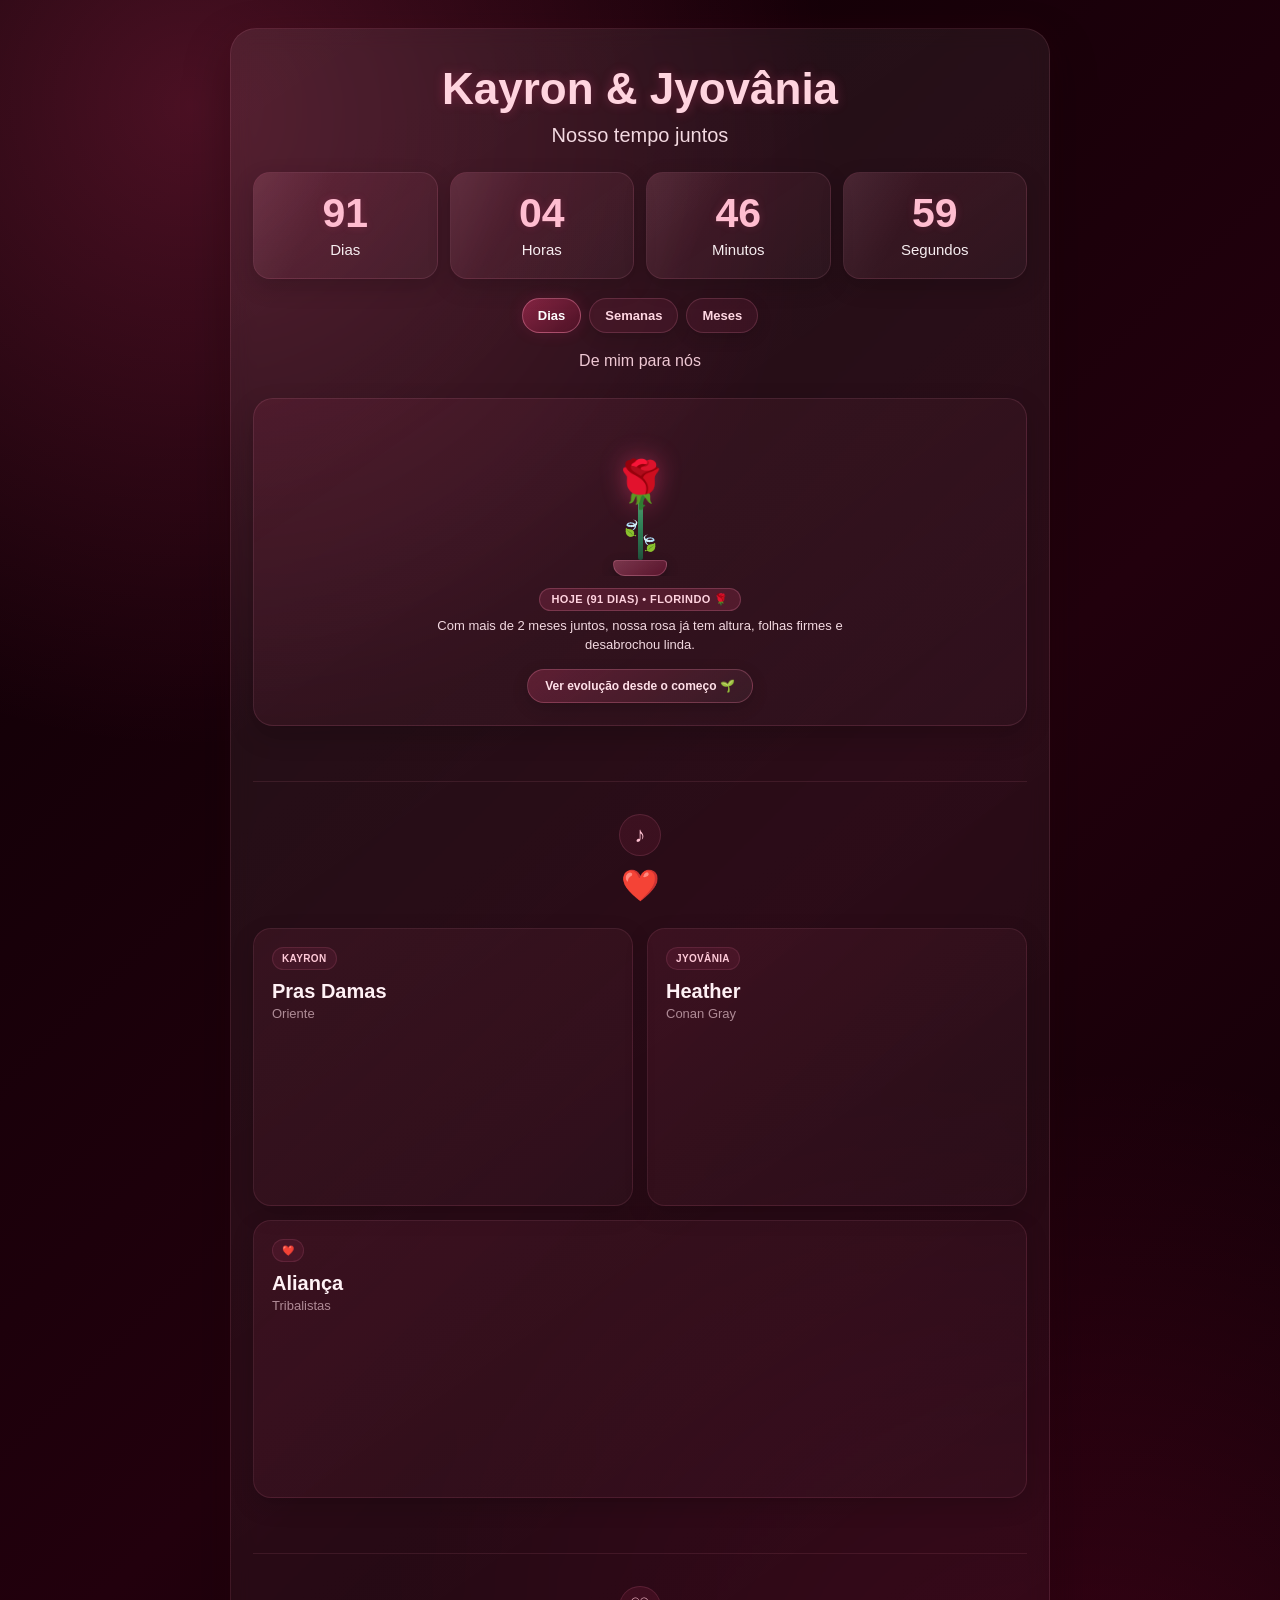
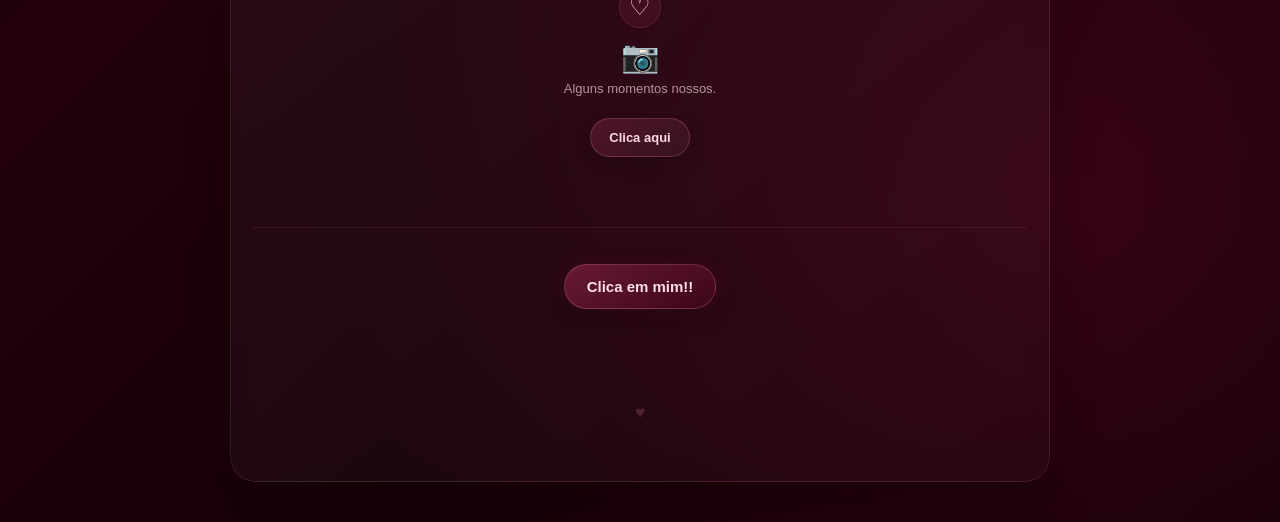
==== commit f7b87339: "Add files via upload" ====
--- a/index.html
+++ b/index.html
@@ -7915,7 +7915,7 @@
 
 
 
-            href="segredo.html"
+            href="coelho.html"
 
 
 
